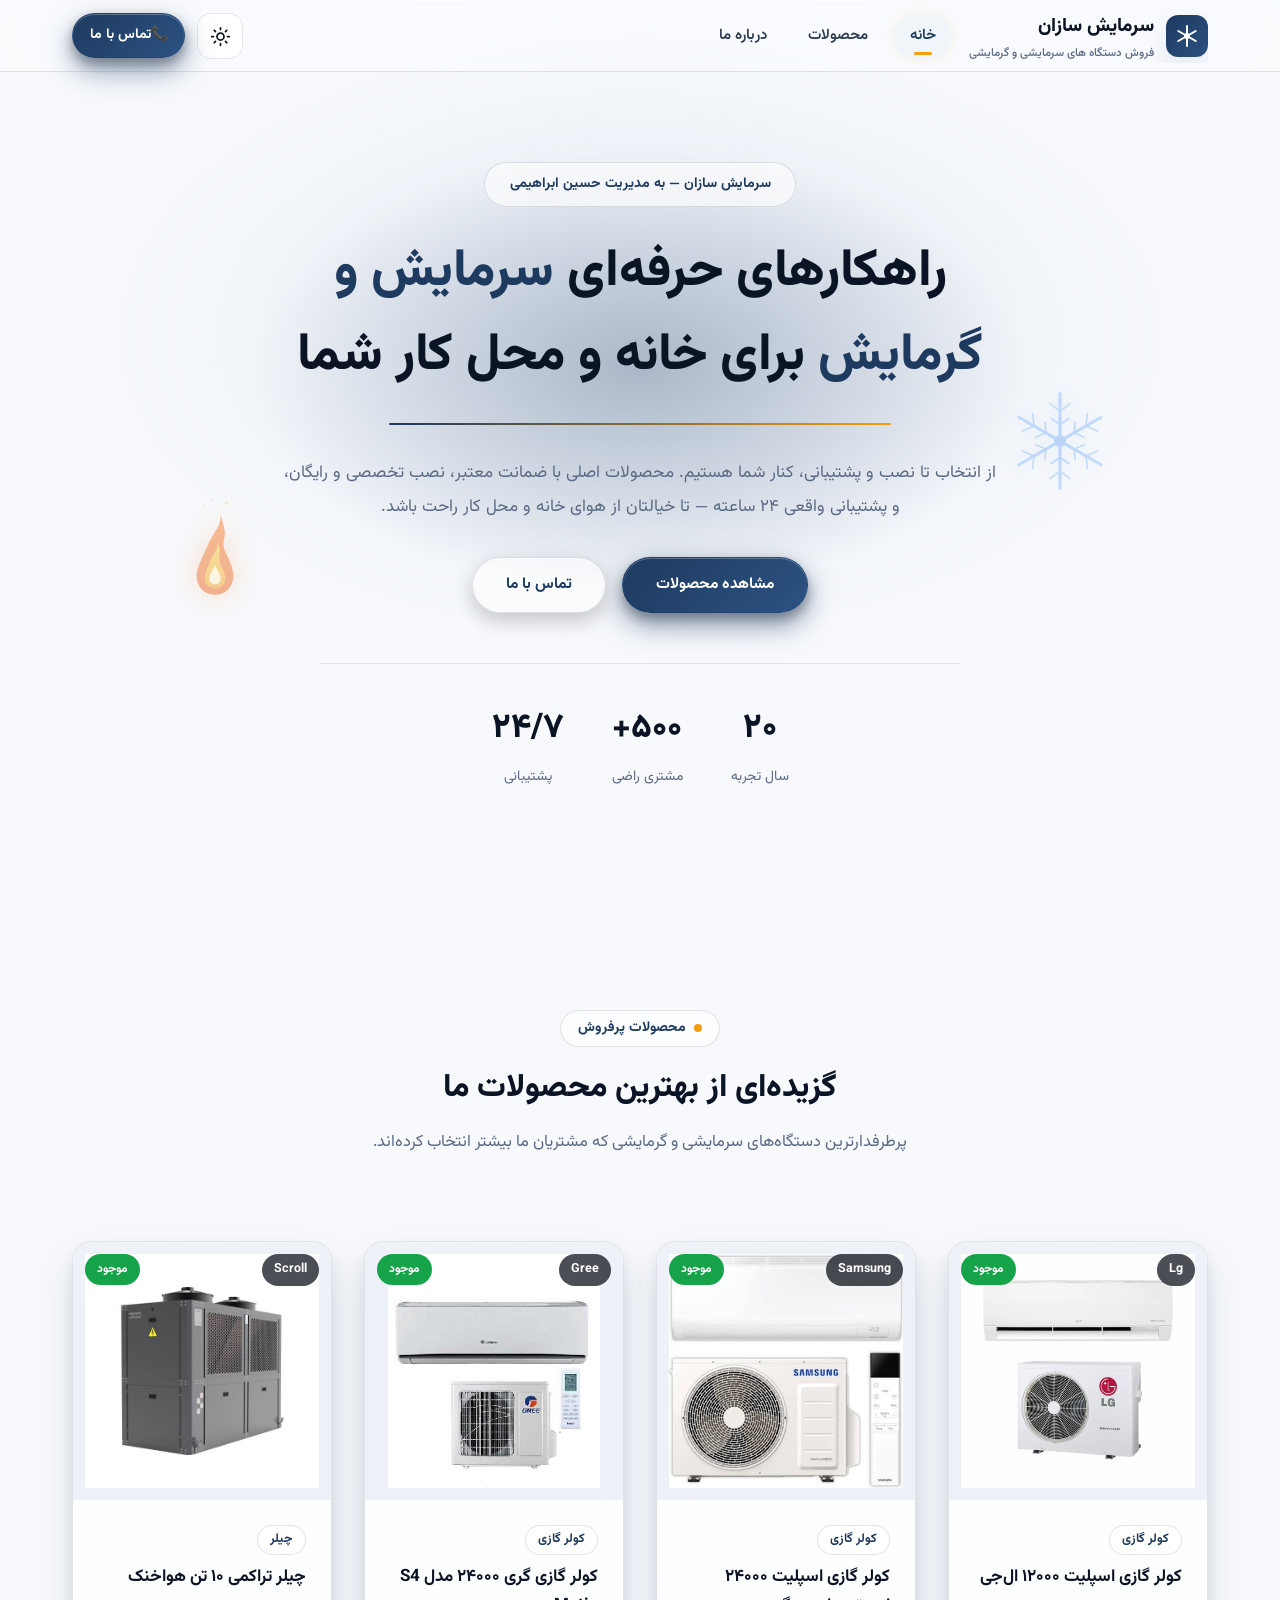
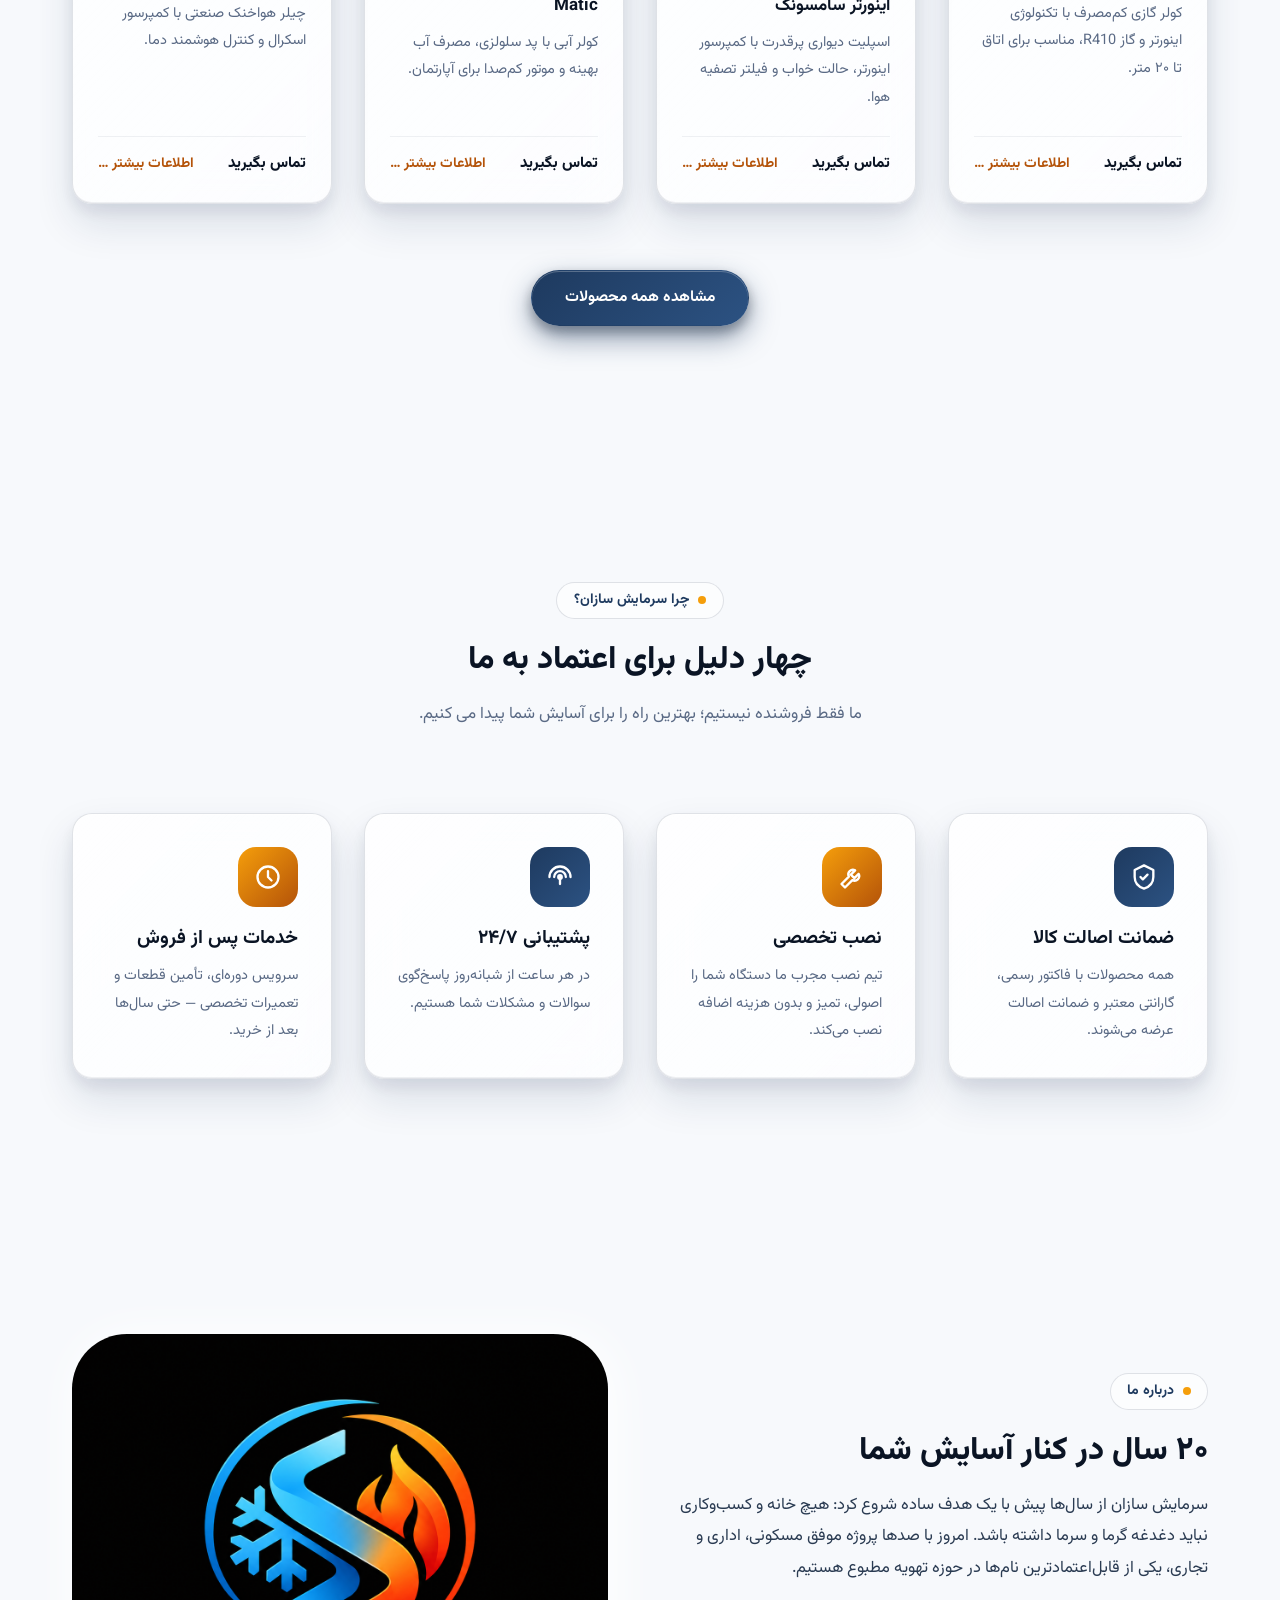
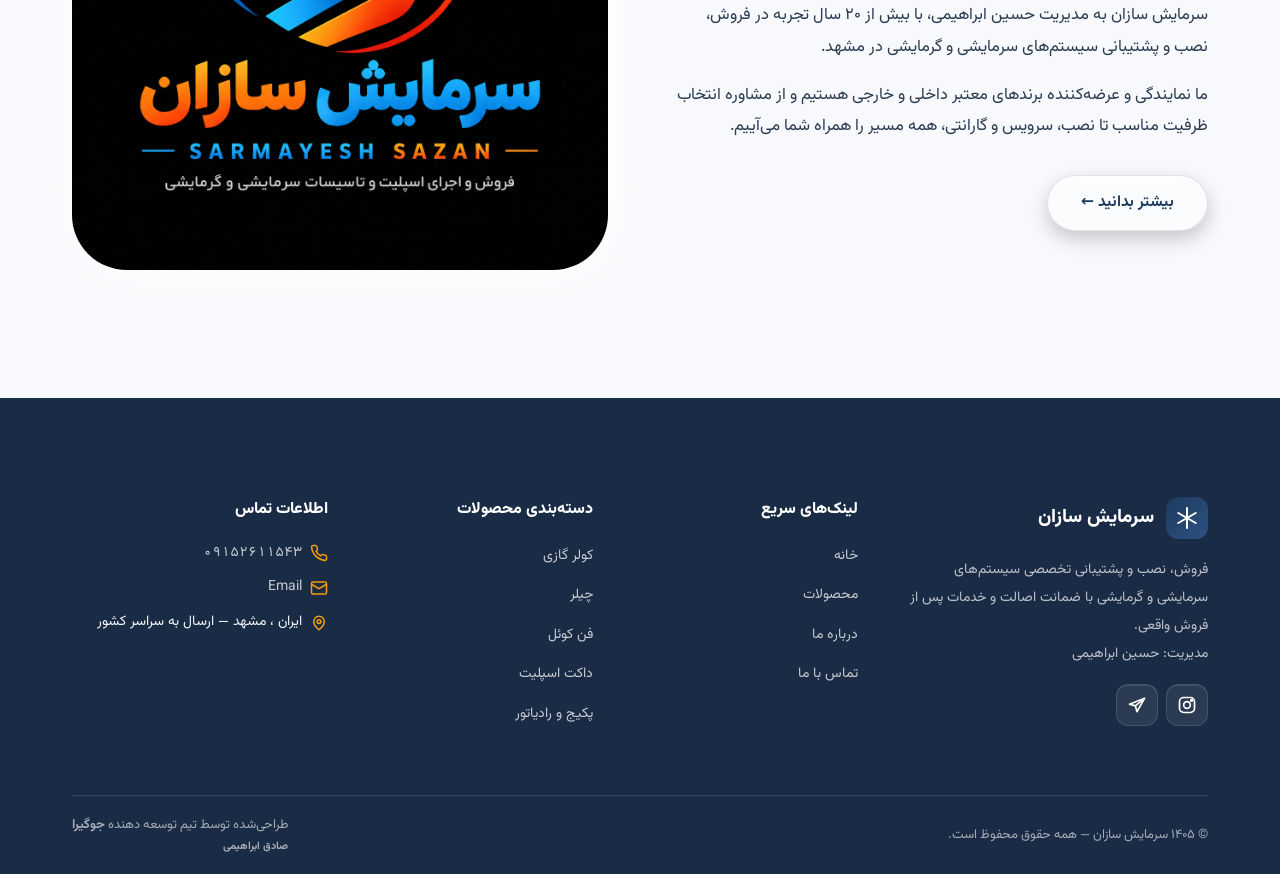
==== index.html @ de9384f1 "Add files via upload" ====
<!DOCTYPE html>
<html lang="fa" dir="rtl" data-theme="light">
<head>
  <meta charset="UTF-8">
  <meta name="viewport" content="width=device-width, initial-scale=1.0">
  <title>سرمایش سازان | حسین ابراهیمی — فروش و نصب کولر گازی، چیلر و فن کوئل در مشهد</title>
  <meta name="description" content="سرمایش سازان به مدیریت حسین ابراهیمی — بیش از ۲۰ سال تجربه در فروش، نصب و پشتیبانی کولر گازی، چیلر، فن کوئل، داکت اسپلیت و پکیج در مشهد. مشاوره رایگان، ضمانت اصالت، نصب تخصصی.">
  <meta name="keywords" content="سرمایش سازان, حسین ابراهیمی, کولر گازی مشهد, چیلر مشهد, فن کوئل, داکت اسپلیت, پکیج شوفاژ, رادیاتور, تهویه مطبوع, نصب کولر گازی">
  <meta name="author" content="حسین ابراهیمی">
  <link rel="canonical" href="https://sarmayeshsazan.ir/index.html">
  <meta property="og:type" content="website">
  <meta property="og:locale" content="fa_IR">
  <meta property="og:title" content="سرمایش سازان | حسین ابراهیمی — فروش و نصب کولر گازی، چیلر و فن کوئل در مشهد">
  <meta property="og:description" content="سرمایش سازان به مدیریت حسین ابراهیمی — بیش از ۲۰ سال تجربه در فروش، نصب و پشتیبانی کولر گازی، چیلر، فن کوئل، داکت اسپلیت و پکیج در مشهد.">
  <meta property="og:url" content="https://sarmayeshsazan.ir/">
  <meta name="theme-color" content="#ffffff" media="(prefers-color-scheme: light)">
  <meta name="theme-color" content="#060a12" media="(prefers-color-scheme: dark)">
  <link rel="icon" type="image/svg+xml" href="./img/favicon.svg">
  <link rel="preconnect" href="https://fonts.googleapis.com">
  <link rel="preconnect" href="https://fonts.gstatic.com" crossorigin>
  <link href="https://fonts.googleapis.com/css2?family=Vazirmatn:wght@400;500;600;700;800&display=swap" rel="stylesheet">
  <script>
    (function(){try{var t=localStorage.getItem('sarmayesh-theme');if(!t){t=window.matchMedia('(prefers-color-scheme: dark)').matches?'dark':'light';}document.documentElement.setAttribute('data-theme',t);}catch(e){}})();
  </script>
  <link rel="stylesheet" href="./css/tokens.css">
  <link rel="stylesheet" href="./css/reset.css">
  <link rel="stylesheet" href="./css/base.css">
  <link rel="stylesheet" href="./css/layout.css">
  <link rel="stylesheet" href="./css/navbar.css">
   <link rel="stylesheet" href="./css/hero.css">
  <link rel="stylesheet" href="./css/buttons.css">
  <link rel="stylesheet" href="./css/cards.css">
  <link rel="stylesheet" href="./css/forms.css">
  <link rel="stylesheet" href="./css/footer.css">
  <link rel="stylesheet" href="./css/theme-toggle.css">
  <link rel="stylesheet" href="./css/motion.css">
  <link rel="stylesheet" href="./css/animations.css">
  <link rel="stylesheet" href="./css/pages.css">
  <link rel="stylesheet" href="./css/hovers.css">
  <link rel="stylesheet" href="./css/liquid-glass.css">
  <link rel="stylesheet" href="./css/print.css">
  <script type="application/ld+json">
  {
    "@context": "https://schema.org",
    "@type": "HVACBusiness",
    "name": "سرمایش سازان",
    "alternateName": "Sarmayesh Sazan",
    "founder": {
      "@type": "Person",
      "name": "حسین ابراهیمی",
      "jobTitle": "مدیر"
    },
    "description": "فروش، نصب و پشتیبانی تخصصی سیستم‌های سرمایشی و گرمایشی — کولر گازی، چیلر، فن کوئل، داکت اسپلیت و پکیج در مشهد.",
    "url": "https://sarmayeshsazan.ir",
    "telephone": "+989152611543",
    "email": "info@sarmayeshsazan.ir",
    "address": {
      "@type": "PostalAddress",
      "addressLocality": "Mashhad",
      "addressRegion": "Razavi Khorasan",
      "addressCountry": "IR"
    },
    "areaServed": { "@type": "City", "name": "Mashhad" },
    "priceRange": "$$",
    "openingHours": "Mo-Sa 09:00-19:00",
    "keywords": "سرمایش سازان, حسین ابراهیمی, کولر گازی مشهد, چیلر, فن کوئل, تهویه مطبوع"
  }
  </script>
</head>
<body>
  <a class="skip-link" href="#main">پرش به محتوای اصلی</a>
  <header class="navbar active" id="navbar">
    <div class="container navbar__inner">
      <a href="./index.html" class="brand" aria-label="سرمایش سازان — صفحه اصلی">
        <span class="brand__icon" aria-hidden="true">
          <svg viewBox="0 0 24 24" fill="none" stroke="currentColor" stroke-width="2" stroke-linecap="round"><line x1="12" y1="2" x2="12" y2="22"/><line x1="3.3" y1="7" x2="20.7" y2="17"/><line x1="20.7" y1="7" x2="3.3" y2="17"/><circle cx="12" cy="12" r="2" fill="currentColor"/></svg>
        </span>
        <span class="brand__text">سرمایش سازان<small>فروش دستگاه های سرمایشی و گرمایشی</small></span>
      </a>
      <nav class="nav-links" id="navLinks" aria-label="ناوبری اصلی">
        <a href="./index.html" class="active" data-spy="home">خانه</a>
        <a href="./products.html" data-spy="products">محصولات</a>
        <a href="./about.html" data-spy="about">درباره ما</a>
        <div class="nav-links__cta">
          <a href="tel:+989152611543" class="btn btn--primary btn--phone">تماس با ما 📞</a>
        </div>
      </nav>
      <div class="navbar__actions">
        <button class="theme-toggle" id="themeToggle" aria-label="تغییر حالت روشن/تیره">
          <svg class="icon-sun" viewBox="0 0 24 24" fill="none" stroke="currentColor" stroke-width="2" stroke-linecap="round"><circle cx="12" cy="12" r="4"/><path d="M12 2v2M12 20v2M4.9 4.9l1.4 1.4M17.7 17.7l1.4 1.4M2 12h2M20 12h2M4.9 19.1l1.4-1.4M17.7 6.3l1.4-1.4"/></svg>
          <svg class="icon-moon" viewBox="0 0 24 24" fill="none" stroke="currentColor" stroke-width="2" stroke-linecap="round" stroke-linejoin="round"><path d="M21 12.8A9 9 0 1 1 11.2 3a7 7 0 0 0 9.8 9.8z"/></svg>
        </button>
        <a href="tel:+989152611543" class="btn btn--primary btn--sm btn--phone navbar__cta">تماس با ما📞</a>
        <button class="nav-toggle" id="navToggle" aria-label="باز کردن منو" aria-expanded="false" aria-controls="navLinks">
          <span></span><span></span><span></span>
        </button>
      </div>
    </div>
  </header>

  <main id="main">
    <section class="hero" id="home">
      <span class="hero__glow" aria-hidden="true"></span>
      <div class="container hero__grid">
        <div class="hero__text">
          <span class="hero__kicker" data-stagger style="--stagger-delay:.05s">سرمایش سازان — به مدیریت حسین ابراهیمی</span>
          <h1 data-stagger style="--stagger-delay:.15s">راهکارهای حرفه‌ای<span class="hl"> سرمایش و گرمایش </span>برای خانه و محل کار شما </h1>
          <span class="hero__rule" aria-hidden="true"></span>
          <br>
          <p class="lead" data-stagger style="--stagger-delay:.25s">از انتخاب تا نصب و پشتیبانی، کنار شما هستیم. محصولات اصلی با ضمانت معتبر، نصب تخصصی و رایگان، و پشتیبانی واقعی ۲۴ ساعته — تا خیالتان از هوای خانه و محل کار راحت باشد.</p>
          <div class="hero__btns" data-stagger style="--stagger-delay:.35s">
            <a href="./products.html" class="btn btn--primary">مشاهده محصولات</a>
            <a href="#contact" class="btn btn--ghost">تماس با ما</a>
          </div>
          <div class="hero__stats" data-stagger style="--stagger-delay:.45s">
            <div class="hero__stat"><b>۲۰<span></span><span></span></b><span>سال تجربه</span></div>
            <div class="hero__stat"><b>۵۰۰+<span></span><span></span></b><span>مشتری راضی</span></div>
            <div class="hero__stat"><b>۲۴/۷</b><span>پشتیبانی</span></div>
          </div>
        </div>
      </div>
      <span class="hero__icon hero__icon--cold" aria-hidden="true">
        <svg viewBox="0 0 96 96" fill="none" stroke-linecap="round">
          <defs>
            <linearGradient id="snowGrad" gradientUnits="userSpaceOnUse" x1="8" y1="8" x2="88" y2="88">
              <stop offset="0" stop-color="#93c5fd"/>
              <stop offset="1" stop-color="#3b82f6"/>
            </linearGradient>
            <g id="snowArm">
              <line x1="48" y1="48" x2="48" y2="10" stroke="url(#snowGrad)" stroke-width="2.5"/>
              <path d="M48 24l-8-6M48 24l8-6" stroke="url(#snowGrad)" stroke-width="1.25"/>
              <path d="M48 35l-7-5M48 35l7-5" stroke="url(#snowGrad)" stroke-width="1.25"/>
            </g>
          </defs>
          <use href="#snowArm"/>
          <use href="#snowArm" transform="rotate(60 48 48)"/>
          <use href="#snowArm" transform="rotate(120 48 48)"/>
          <use href="#snowArm" transform="rotate(180 48 48)"/>
          <use href="#snowArm" transform="rotate(240 48 48)"/>
          <use href="#snowArm" transform="rotate(300 48 48)"/>
          <polygon points="53,48 50.5,52.3 45.5,52.3 43,48 45.5,43.7 50.5,43.7" fill="url(#snowGrad)"/>
        </svg>
      </span>
      <span class="hero__icon hero__icon--warm" aria-hidden="true">
        <svg viewBox="0 0 96 96">
          <defs>
            <linearGradient id="flameOuter" x1="0" y1="0" x2="0" y2="1">
              <stop offset="0" stop-color="#f97316"/>
              <stop offset="1" stop-color="#ea580c"/>
            </linearGradient>
            <linearGradient id="flameInner" x1="0" y1="0" x2="0" y2="1">
              <stop offset="0" stop-color="#fbbf24"/>
              <stop offset="1" stop-color="#f59e0b"/>
            </linearGradient>
          </defs>
          <g fill="#fdba74">
            <circle cx="58" cy="8" r="1.8" opacity="0.5"/>
            <circle cx="46" cy="5" r="1.4" opacity="0.35"/>
            <circle cx="63" cy="4" r="1.1" opacity="0.25"/>
            <circle cx="38" cy="10" r="1.2" opacity="0.3"/>
          </g>
          <path fill="url(#flameOuter)" d="M52 14C56 26 46 34 42 44 36 58 32 64 32 72a16 16 0 0 0 32 0C64 62 58 54 56 48 54 42 58 36 56 30 55 24 53 19 52 14Z"/>
          <path fill="url(#flameInner)" d="M50 40C52 48 46 52 44 58 41 66 39 69 39 74a9 9 0 0 0 18 0C57 68 53 63 52 59 51 55 53 51 52 47 51 44 50 42 50 40Z"/>
          <ellipse cx="48" cy="83" rx="12" ry="3" fill="#ea580c" opacity="0.35"/>
          <path fill="#fef3c7" d="M48 62C50 67 53 70 53 74a5 5 0 0 1-10 0C43 70 46 67 48 62Z"/>
        </svg>
      </span>
    </section>

    <section class="section section--soft" id="featured">
      <div class="container">
        <div class="text-center reveal">
          <span class="section-label">محصولات پرفروش</span>
          <h2 class="section-title">گزیده‌ای از بهترین محصولات ما</h2>
          <p class="section-sub" style="margin-inline:auto">پرطرفدارترین دستگاه‌های سرمایشی و گرمایشی که مشتریان ما بیشتر انتخاب کرده‌اند.</p>
          <br>
        </div>
        <div class="cards cards--4" id="featuredGrid" aria-live="polite">
          <div class="skeleton" aria-hidden="true"><div class="skeleton__media shimmer"></div><div class="skeleton__line shimmer"></div><div class="skeleton__line shimmer" style="width:60%"></div></div>
          <div class="skeleton" aria-hidden="true"><div class="skeleton__media shimmer"></div><div class="skeleton__line shimmer"></div><div class="skeleton__line shimmer" style="width:60%"></div></div>
          <div class="skeleton" aria-hidden="true"><div class="skeleton__media shimmer"></div><div class="skeleton__line shimmer"></div><div class="skeleton__line shimmer" style="width:60%"></div></div>
          <div class="skeleton" aria-hidden="true"><div class="skeleton__media shimmer"></div><div class="skeleton__line shimmer"></div><div class="skeleton__line shimmer" style="width:60%"></div></div>
        </div>
        <div class="text-center reveal" style="margin-top:var(--space-8)">
          <a href="./products.html" class="btn btn--primary">مشاهده همه محصولات</a>
        </div>
      </div>
    </section>

    <section class="section" id="why">
      <div class="container">
        <div class="text-center reveal">
          <span class="section-label">چرا سرمایش سازان؟</span>
          <h2 class="section-title">چهار دلیل برای اعتماد به ما</h2>
          <p class="section-sub" style="margin-inline:auto">ما فقط فروشنده نیستیم؛ بهترین راه را برای آسایش  شما پیدا می کنیم.</p>
          <br>
        </div>
        <div class="cards cards--4">
          <article class="value-card reveal" style="--reveal-delay:0s">
            <div class="value-card__icon" aria-hidden="true"><svg viewBox="0 0 24 24" fill="none" stroke="currentColor" stroke-width="2" stroke-linecap="round" stroke-linejoin="round"><path d="M12 2l8 4v6c0 5-3.5 8.5-8 10-4.5-1.5-8-5-8-10V6z"/><path d="M9 12l2 2 4-4"/></svg></div>
            <h3>ضمانت اصالت کالا</h3><p>همه محصولات با فاکتور رسمی، گارانتی معتبر و ضمانت اصالت عرضه می‌شوند.</p>
          </article>
          <article class="value-card reveal" style="--reveal-delay:.1s">
            <div class="value-card__icon value-card__icon--amber" aria-hidden="true"><svg viewBox="0 0 24 24" fill="none" stroke="currentColor" stroke-width="2" stroke-linecap="round" stroke-linejoin="round"><path d="M14.7 6.3a4 4 0 0 0-5.4 5.4L3 18l3 3 6.3-6.3a4 4 0 0 0 5.4-5.4L14 13l-3-3z"/></svg></div>
            <h3>نصب تخصصی</h3><p>تیم نصب مجرب ما دستگاه شما را اصولی، تمیز و بدون هزینه اضافه نصب می‌کند.</p>
          </article>
          <article class="value-card reveal" style="--reveal-delay:.2s">
            <div class="value-card__icon" aria-hidden="true"><svg viewBox="0 0 24 24" fill="none" stroke="currentColor" stroke-width="2" stroke-linecap="round" stroke-linejoin="round"><path d="M3 12a9 9 0 0 1 18 0"/><path d="M7 12a5 5 0 0 1 10 0"/><circle cx="12" cy="12" r="1.5" fill="currentColor"/><path d="M12 13.5V18"/></svg></div>
            <h3>پشتیبانی ۲۴/۷</h3><p>در هر ساعت از شبانه‌روز پاسخ‌گوی سوالات و مشکلات شما هستیم.</p>
          </article>
          <article class="value-card reveal" style="--reveal-delay:.3s">
            <div class="value-card__icon value-card__icon--amber" aria-hidden="true"><svg viewBox="0 0 24 24" fill="none" stroke="currentColor" stroke-width="2" stroke-linecap="round" stroke-linejoin="round"><circle cx="12" cy="12" r="9"/><path d="M12 7v5l3 3"/></svg></div>
            <h3>خدمات پس از فروش</h3><p>سرویس دوره‌ای، تأمین قطعات و تعمیرات تخصصی — حتی سال‌ها بعد از خرید.</p>
          </article>
        </div>
      </div>
    </section>

    <section class="section section--soft" id="about-snippet">
      <div class="container split">
        <div class="reveal">
          <span class="section-label">درباره ما</span>
          <h2 class="section-title">۲۰ سال در کنار آسایش شما</h2>
          <p>سرمایش سازان از سال‌ها پیش با یک هدف ساده شروع کرد: هیچ خانه و کسب‌وکاری نباید دغدغه گرما و سرما داشته باشد. امروز با صدها پروژه موفق مسکونی، اداری و تجاری، یکی از قابل‌اعتمادترین نام‌ها در حوزه تهویه مطبوع هستیم.</p>
          <p style="margin-top:var(--space-4)">سرمایش سازان به مدیریت حسین ابراهیمی، با بیش از ۲۰ سال تجربه در فروش، نصب و پشتیبانی سیستم‌های سرمایشی و گرمایشی در مشهد.</p>
          <p style="margin-top:var(--space-4)">ما نمایندگی و عرضه‌کننده برندهای معتبر داخلی و خارجی هستیم و از مشاوره انتخاب ظرفیت مناسب تا نصب، سرویس و گارانتی، همه مسیر را همراه شما می‌آییم.</p>
          <div style="margin-top:var(--space-6)"><a href="./about.html" class="btn btn--ghost">بیشتر بدانید ←</a></div>
        </div>
        <div class="reveal" style="--reveal-delay:.15s">
          <img class="aks" src="img/Sarmyesh Sazan HVAC Emblem.png" alt="">
        </div>
      </div>
    </section>  
  </main>

  <footer class="footer">
    <div class="container">
      <div class="footer__grid">
        <div>
          <div class="footer__brand"><span class="brand__icon" aria-hidden="true"><svg viewBox="0 0 24 24" fill="none" stroke="currentColor" stroke-width="2" stroke-linecap="round" width="24" height="24"><line x1="12" y1="2" x2="12" y2="22"/><line x1="3.3" y1="7" x2="20.7" y2="17"/><line x1="20.7" y1="7" x2="3.3" y2="17"/></svg></span>سرمایش سازان</div>
          <p>فروش، نصب و پشتیبانی تخصصی سیستم‌های سرمایشی و گرمایشی با ضمانت اصالت و خدمات پس از فروش واقعی.<br>مدیریت: حسین ابراهیمی</p>
          <div class="socials">
            <a href="https://instagram.com/XXXXXXXX" target="_blank" rel="noopener" aria-label="اینستاگرام"><svg viewBox="0 0 24 24" fill="none" stroke="currentColor" stroke-width="2"><rect x="3" y="3" width="18" height="18" rx="5"/><circle cx="12" cy="12" r="4"/><circle cx="17.5" cy="6.5" r="1" fill="currentColor"/></svg></a>
            <a href="https://t.me/XXXXXXXX" target="_blank" rel="noopener" aria-label="تلگرام"><svg viewBox="0 0 24 24" fill="none" stroke="currentColor" stroke-width="2" stroke-linejoin="round"><path d="M21 4L3 11l7 2 2 7z"/><path d="M21 4L10 13"/></svg></a>          </div>
        </div>
        <div>
          <h4>لینک‌های سریع</h4>
          <ul><li><a href="./index.html">خانه</a></li><li><a href="./products.html">محصولات</a></li><li><a href="./about.html">درباره ما</a></li><li><a href="#contact">تماس با ما</a></li></ul>
        </div>
        <div>
          <h4>دسته‌بندی محصولات</h4>
          <ul><li><a href="./products.html?cat=split-ac">کولر گازی</a></li><li><a href="./products.html?cat=chiller">چیلر</a></li><li><a href="./products.html?cat=fan-coil">فن کوئل</a></li><li><a href="./products.html?cat=duct-split">داکت اسپلیت</a></li><li><a href="./products.html?cat=package">پکیج و رادیاتور</a></li></ul>
        </div>
        <div>
          <h4>اطلاعات تماس</h4>
          <ul class="contact-list">
            <li><svg viewBox="0 0 24 24" fill="none" stroke="currentColor" stroke-width="2"><path d="M22 16.9v3a2 2 0 0 1-2.2 2A19.8 19.8 0 0 1 2.1 4.2 2 2 0 0 1 4.1 2h3a2 2 0 0 1 2 1.7c.13.96.36 1.9.7 2.8a2 2 0 0 1-.45 2.1L8.1 9.9a16 16 0 0 0 6 6l1.3-1.25a2 2 0 0 1 2.1-.45c.9.34 1.84.57 2.8.7a2 2 0 0 1 1.7 2z"/></svg><a href="tel:+989152611543" class="btn--phone">۰۹۱۵۲۶۱۱۵۴۳</a></li>
            <li><svg viewBox="0 0 24 24" fill="none" stroke="currentColor" stroke-width="2"><rect x="2" y="4" width="20" height="16" rx="2"/><path d="M2 7l10 6 10-6"/></svg><a href="mailto:hoseinebrahimi160@gmail.com">Email</a></li>
            <li><svg viewBox="0 0 24 24" fill="none" stroke="currentColor" stroke-width="2"><path d="M12 21s7-5.5 7-11a7 7 0 1 0-14 0c0 5.5 7 11 7 11z"/><circle cx="12" cy="10" r="2.5"/></svg><span>ایران ، مشهد — ارسال به سراسر کشور</span></li>
          </ul>
        </div>
      </div>
      <div class="footer__bottom"><span>© ۱۴۰۵ سرمایش سازان — همه حقوق محفوظ است.</span><span>طراحی‌شده توسط تیم توسعه دهنده <b>جوگیرا</b><h5>صادق ابراهیمی</h5></span></div>
    </div>
  </footer>

  <button class="backtop" id="backtop" aria-label="بازگشت به بالا"><svg viewBox="0 0 24 24" fill="none" stroke="currentColor" stroke-width="2.5" stroke-linecap="round" stroke-linejoin="round"><path d="M12 19V5M5 12l7-7 7 7"/></svg></button>
  <script type="module" src="./js/main.js"></script>
</body>
</html>
---- css/tokens.css ----
:root {
  --space-1: 0.25rem;
  --space-2: 0.5rem;
  --space-3: 0.75rem;
  --space-4: 1rem;
  --space-5: 1.5rem;
  --space-6: 2rem;
  --space-7: 3rem;
  --space-8: 4rem;
  --space-9: 6rem;
  --space-10: 8rem;

  --section-pad: clamp(72px, 10vw, 128px);
  --section-title-gap: clamp(32px, 4vw, 56px);
  --card-gap: clamp(20px, 3vw, 32px);
  --grid-gap: 24px;
  --hero-top-space: clamp(80px, 12vw, 160px);

  --primary-50: #f0f5fa;
  --primary-100: #d9e6f2;
  --primary-300: #6b96c4;
  --primary-500: #1e3a5f;
  --primary-700: #0f2942;
  --primary-gradient: linear-gradient(135deg, #1e3a5f 0%, #2c5282 100%);
  --primary-gradient-soft: linear-gradient(135deg, rgba(30,58,95,0.08) 0%, rgba(44,82,130,0.08) 100%);

  --accent-500: #f59e0b;
  --accent-700: #b45309;
  --accent-soft: rgba(245, 158, 11, 0.12);

  --bg: #f7f9fc;
  --bg-soft: #f5f7fb;
  --surface: #ffffff;
  --surface-2: #eef2f8;

  --surface-3: #e2e8f0;
  --text: #0a1424;
  --body: #2a3b52;
  --muted: #5a6a85;
  --faint: #94a3b8;
  --border: rgba(15, 30, 60, 0.10);
  --border-soft: rgba(15, 30, 60, 0.06);
  --border-strong: rgba(15, 30, 60, 0.16);

  --success: #16a34a;
  --danger: #dc2626;
  --warning: #f59e0b;

  --shadow-sm: 0 1px 3px rgba(20, 40, 80, 0.07);
  --shadow-md: 0 10px 30px rgba(20, 40, 80, 0.10);
  --shadow-lg: 0 24px 60px rgba(20, 40, 80, 0.14);

  --glass-bg: rgba(247, 249, 252, 0.8);
  --glass-bg-scrolled: rgba(247, 249, 252, 0.92);

  --radius-sm: 8px;
  --radius-md: 14px;
  --radius-lg: 20px;
  --radius-xl: 28px;
  --radius-full: 999px;

  --font-main: "Vazirmatn", "IRANSans", "Segoe UI", Tahoma, system-ui, sans-serif;
  --fs-base: 16.5px;
  --lh-base: 1.9;
  --h1-size: clamp(30px, 5vw, 52px);
  --h2-size: clamp(22px, 3.2vw, 32px);
  --h3-size: 19px;

  --container-max: 1200px;
  --container-pad: clamp(20px, 4vw, 32px);
  --nav-height: 72px;

  --ease-out: cubic-bezier(0.22, 1, 0.36, 1);
  --dur-fast: 0.2s;
  --dur-base: 0.3s;
  --dur-slow: 0.6s;

  /* Liquid glass layer (tints only — no theme color changes) */
  --glass-tint: rgba(255, 255, 255, 0.55);
  --glass-tint-soft: rgba(255, 255, 255, 0.30);
  --glass-sheen: linear-gradient(135deg, rgba(255, 255, 255, 0.65) 0%, rgba(255, 255, 255, 0.30) 100%);
  --glass-line: rgba(15, 30, 60, 0.12);
  --glass-line-bright: rgba(15, 30, 60, 0.22);
  --glass-hi-line: rgba(255, 255, 255, 0.55);
  --glass-blur: blur(24px) saturate(160%);
  --glass-blur-hover: blur(28px) saturate(180%);
  --glass-shadow: inset 0 1px 0 rgba(255, 255, 255, 0.60), inset 0 -1px 0 rgba(15, 30, 60, 0.06), 0 20px 40px rgba(20, 40, 80, 0.12), 0 8px 16px rgba(20, 40, 80, 0.08);
  --glass-shadow-hover: inset 0 1px 0 rgba(255, 255, 255, 0.65), inset 0 -1px 0 rgba(15, 30, 60, 0.06), 0 28px 56px rgba(20, 40, 80, 0.18), 0 12px 24px rgba(20, 40, 80, 0.12);
}

[data-theme="dark"] {
  --bg: #060a12;
  --bg-soft: #0a1220;
  --surface: #0f1a2e;
  --surface-2: #16233b;
  --surface-3: #1e2d48;
  --text: #f1f5f9;
  --body: #cbd5e1;
  --muted: #94a3b8;
  --faint: #64748b;
  --border: rgba(148, 163, 184, 0.12);
  --border-soft: rgba(148, 163, 184, 0.08);
  --border-strong: rgba(148, 163, 184, 0.2);

  --primary-500: #3b82f6;
  --primary-700: #2563eb;
  --primary-300: #93c5fd;
  --primary-50: #0f1a2e;
  --primary-100: #16233b;
  --primary-gradient: linear-gradient(135deg, #1e3a5f 0%, #3b82f6 100%);

  --accent-500: #fbbf24;
  --accent-700: #f59e0b;
  --accent-soft: rgba(251, 191, 36, 0.12);

  --shadow-sm: 0 1px 3px rgba(0, 0, 0, 0.4);
  --shadow-md: 0 10px 30px rgba(0, 0, 0, 0.5);
  --shadow-lg: 0 24px 60px rgba(0, 0, 0, 0.6);

  --glass-bg: rgba(10, 18, 32, 0.75);
  --glass-bg-scrolled: rgba(10, 18, 32, 0.92);

  /* Liquid glass layer (dark — deep glass) */
  --glass-tint: rgba(20, 30, 50, 0.55);
  --glass-tint-soft: rgba(20, 30, 50, 0.35);
  --glass-sheen: linear-gradient(135deg, rgba(255, 255, 255, 0.08) 0%, rgba(255, 255, 255, 0.02) 100%);
  --glass-line: rgba(255, 255, 255, 0.14);
  --glass-line-bright: rgba(255, 255, 255, 0.22);
  --glass-hi-line: rgba(255, 255, 255, 0.35);
  --glass-blur: blur(28px) saturate(180%);
  --glass-blur-hover: blur(32px) saturate(180%);
  --glass-shadow: inset 0 1px 0 rgba(255, 255, 255, 0.10), inset 0 -1px 0 rgba(0, 0, 0, 0.20), 0 20px 40px rgba(0, 0, 0, 0.35), 0 8px 16px rgba(0, 0, 0, 0.20);
  --glass-shadow-hover: inset 0 1px 0 rgba(255, 255, 255, 0.12), inset 0 -1px 0 rgba(0, 0, 0, 0.20), 0 28px 56px rgba(0, 0, 0, 0.45), 0 12px 24px rgba(0, 0, 0, 0.28);
}

@media (max-width: 1024px) {
  :root {
    --section-pad: clamp(56px, 8vw, 96px);
  }
}

@media (max-width: 640px) {
  :root {
    --section-pad: clamp(48px, 10vw, 72px);
    --nav-height: 64px;
  }
}
---- css/base.css ----
html {
  font-size: var(--fs-base);
  background-color: var(--bg);
  color-scheme: light dark;
  overflow-x: clip;
}

body {
  font-family: var(--font-main);
  font-size: var(--fs-base);
  line-height: var(--lh-base);
  color: var(--body);
  background-color: var(--bg);
  transition: background-color var(--dur-base) ease, color var(--dur-base) ease;
  overflow-x: clip;
  overflow-x: hidden;
  max-width: 100vw;
}

h1, h2, h3, h4 {
  color: var(--text);
  line-height: 1.6;
  font-weight: 800;
}

h1 { font-size: var(--h1-size); font-weight: 800; }
h2 { font-size: var(--h2-size); font-weight: 800; }
h3 { font-size: var(--h3-size); font-weight: 700; }

p { margin-bottom: var(--space-4); }
p:last-child { margin-bottom: 0; }

.lead {
  font-size: 17px;
  color: var(--muted);
  max-width: 62ch;
  line-height: 2;
}

a {
  text-decoration: none;
  transition: color var(--dur-fast) ease;
}

::selection {
  background: var(--primary-500);
  color: #fff;
}

.skip-link {
  position: absolute;
  top: -100px;
  right: var(--space-4);
  z-index: 2000;
  background: var(--primary-500);
  color: #fff;
  padding: var(--space-2) var(--space-4);
  border-radius: var(--radius-md);
  font-weight: 700;
  transition: top var(--dur-fast) ease;
}
.skip-link:focus { top: var(--space-3); color: #fff; }

:focus-visible {
  outline: 3px solid var(--accent-500);
  outline-offset: 3px;
  border-radius: 4px;
}

.section-label {
  display: inline-flex;
  align-items: center;
  gap: var(--space-2);
  font-size: 14px;
  font-weight: 700;
  color: var(--primary-500);
  background: var(--primary-50);
  border: 1px solid var(--border);
  padding: var(--space-1) var(--space-4);
  border-radius: var(--radius-full);
  margin-bottom: var(--space-4);
}
[data-theme="dark"] .section-label { background: var(--surface-2); }

.section-label::before {
  content: "";
  width: 8px;
  height: 8px;
  border-radius: 50%;
  background: var(--accent-500);
  flex-shrink: 0;
}

.section-title { margin-bottom: var(--space-3); }
.section-sub {
  color: var(--muted);
  max-width: 62ch;
  margin-bottom: var(--section-title-gap);
}

.text-center { text-align: center; }
.text-center .section-sub { margin-inline: auto; }
---- css/layout.css ----
.container {
  width: 100%;
  max-width: var(--container-max);
  margin-inline: auto;
  padding-inline: var(--container-pad);
  min-width: 0;
  overflow-x: clip;
}

.section {
  padding-block: var(--section-pad);
  overflow-x: clip;
}

.section--soft { background: var(--bg); }
.section--tight { padding-block: clamp(40px, 6vw, 72px); }

.split {
  display: grid;
  grid-template-columns: 1fr 1fr;
  gap: clamp(32px, 5vw, 72px);
  align-items: center;
}
@media (max-width: 900px) {
  .split { grid-template-columns: 1fr; }
}

.grid { display: grid; gap: var(--grid-gap); }
.grid--2 { grid-template-columns: repeat(2, 1fr); }
.grid--3 { grid-template-columns: repeat(3, 1fr); }
.grid--4 { grid-template-columns: repeat(4, 1fr); }

@media (max-width: 1024px) {
  .grid--4 { grid-template-columns: repeat(2, 1fr); }
  .grid--3 { grid-template-columns: repeat(2, 1fr); }
}
@media (max-width: 640px) {
  .grid--2, .grid--3, .grid--4 { grid-template-columns: 1fr; }
}

.stack > * + * { margin-top: var(--space-4); }
.stack-lg > * + * { margin-top: var(--space-6); }

main { display: block; overflow-x: clip; }

.navbar .container { overflow: visible; }
---- css/navbar.css ----
.navbar {
  position: fixed;
  inset-inline: 0;
  top: 0;
  z-index: 1000;
  height: var(--nav-height);
  background: var(--glass-bg);
  backdrop-filter: blur(16px);
  -webkit-backdrop-filter: blur(16px);
  border-bottom: 1px solid transparent;
  transition: background-color var(--dur-base) ease, box-shadow var(--dur-base) ease, border-color var(--dur-base) ease;
}
.navbar.scrolled {
  background: var(--glass-bg-scrolled);
  border-bottom-color: var(--border);
  box-shadow: var(--shadow-md);
}

.navbar__inner {
  height: var(--nav-height);
  display: flex;
  align-items: center;
  justify-content: space-between;
  gap: var(--space-4);
  min-width: 0;
}

.brand {
  display: flex;
  align-items: center;
  gap: var(--space-3);
  font-weight: 800;
  font-size: 19px;
  color: var(--text);
  white-space: nowrap;
  min-width: 0;
  overflow: hidden;
  flex-shrink: 1;
}
.brand__icon {
  width: 42px;
  height: 42px;
  border-radius: 12px;
  background: var(--primary-gradient);
  display: grid;
  place-items: center;
  color: #fff;
  flex-shrink: 0;
  box-shadow: var(--shadow-md);
}
.brand__icon svg { width: 24px; height: 24px; }
.brand__text {
  min-width: 0;
  overflow: hidden;
  text-overflow: ellipsis;
}
.brand small {
  display: block;
  font-size: 11.5px;
  font-weight: 500;
  color: var(--muted);
  line-height: 1.5;
}

.nav-links { display: flex; align-items: center; gap: var(--space-2); }
.nav-links a {
  position: relative;
  padding: var(--space-2) var(--space-4);
  font-weight: 600;
  font-size: 15px;
  color: var(--body);
  border-radius: var(--radius-full);
  transition: color var(--dur-fast) ease, background var(--dur-fast) ease;
}
.nav-links a:hover { color: var(--primary-500); background: var(--primary-50); }
.nav-links a.active { color: var(--primary-500); background: var(--primary-50); }
.nav-links a.active::after {
  content: "";
  position: absolute;
  bottom: 4px;
  right: 50%;
  transform: translateX(50%);
  width: 18px;
  height: 3px;
  border-radius: 99px;
  background: var(--accent-500);
}

.navbar__actions { display: flex; align-items: center; gap: var(--space-3); flex-shrink: 0; margin-inline-start: auto; }

.nav-toggle {
  display: none;
  width: 44px;
  height: 44px;
  border-radius: 12px;
  border: 1px solid var(--border);
  background: var(--surface);
  place-items: center;
  flex-direction: column;
  gap: 5px;
}
.nav-toggle span {
  display: block;
  width: 20px;
  height: 2.5px;
  border-radius: 99px;
  background: var(--text);
  transition: transform var(--dur-base) var(--ease-out), opacity var(--dur-fast) ease;
}
.nav-toggle[aria-expanded="true"] span:nth-child(1) { transform: translateY(7.5px) rotate(45deg); }
.nav-toggle[aria-expanded="true"] span:nth-child(2) { opacity: 0; }
.nav-toggle[aria-expanded="true"] span:nth-child(3) { transform: translateY(-7.5px) rotate(-45deg); }

@media (max-width: 900px) {
  .navbar__inner { gap: 12px; }
  .brand { font-size: 17px; gap: 10px; }
  .brand__icon { width: 38px; height: 38px; border-radius: 11px; }
  .brand__icon svg { width: 21px; height: 21px; }
  .brand small { font-size: 11px; }
  .navbar__actions { gap: 10px; }
  .nav-links {
    position: fixed;
    top: calc(var(--nav-height) + 8px);
    inset-inline: 16px;
    flex-direction: column;
    align-items: stretch;
    background: var(--surface);
    border: 1px solid var(--border);
    border-radius: var(--radius-lg);
    box-shadow: var(--shadow-lg);
    padding: var(--space-4);
    padding-bottom: calc(var(--space-4) + env(safe-area-inset-bottom, 0px));
    padding-inline-start: calc(var(--space-4) + env(safe-area-inset-right, 0px));
    padding-inline-end: calc(var(--space-4) + env(safe-area-inset-left, 0px));
    gap: var(--space-1);
    opacity: 0;
    transform: translateY(-12px);
    pointer-events: none;
    transition: opacity var(--dur-base) var(--ease-out), transform var(--dur-base) var(--ease-out);
    max-height: calc(100dvh - var(--nav-height) - 24px);
    max-height: calc(100vh - var(--nav-height) - 24px);
    overflow-y: auto;
    overscroll-behavior: contain;
    -webkit-overflow-scrolling: touch;
  }
  .nav-links.open { opacity: 1; transform: none; pointer-events: auto; }
  .nav-links a { padding: var(--space-3) var(--space-4); font-size: 16px; }
  .nav-links__cta {
    display: flex;
    width: 100%;
    margin-top: var(--space-3);
    padding-top: var(--space-3);
    border-top: 1px solid var(--border-soft);
  }
  .nav-links__cta .btn { width: 100%; }
  .nav-toggle { display: grid; flex-shrink: 0; }
  .theme-toggle { flex-shrink: 0; }
  .navbar__cta { display: none; }
}

.nav-links__cta { display: none; }

@media (max-width: 767px) {
  .navbar__inner { overflow: hidden; }
  .brand { flex-shrink: 1; min-width: 0; }
  .brand__text {
    font-size: 13px;
    max-width: 32vw;
    overflow: hidden;
    text-overflow: ellipsis;
    white-space: nowrap;
  }
  .brand small { display: none; }
}

@media (max-width: 480px) {
  .navbar__inner { gap: 8px; overflow: hidden; }
  .brand { font-size: 15.5px; gap: 8px; }
  .brand__text { display: none; }
  .brand__icon { width: 34px; height: 34px; border-radius: 10px; }
  .brand__icon svg { width: 19px; height: 19px; }
  .navbar__actions { gap: 8px; }
  .theme-toggle { width: 42px; height: 42px; border-radius: 12px; }
  .nav-toggle { width: 42px; height: 42px; border-radius: 12px; }
  .nav-links { inset-inline: 12px; }
}

@media (max-width: 360px) {
  .brand { font-size: 14.5px; }
  .brand__icon { width: 32px; height: 32px; }
  .brand__icon svg { width: 18px; height: 18px; }
  .theme-toggle, .nav-toggle { width: 40px; height: 40px; }
}

@media (prefers-reduced-motion: reduce) {
  .nav-links { transition: none; }
}
---- css/hero.css ----
.hero {
  padding-top: calc(var(--nav-height) + clamp(48px, 7vw, 110px));
  padding-bottom: clamp(56px, 7vw, 96px);
  position: relative;
  background-color: var(--bg);
}

.hero__grid {
  display: block;
  max-width: 900px;
  margin-inline: auto;
  text-align: center;
}

.hero__text {
  max-width: 900px;
  margin-inline: auto;
  text-align: center;
}

.hero__kicker {
  display: inline-flex;
  align-items: center;
  gap: var(--space-2);
  font-size: 14px;
  font-weight: 700;
  color: var(--primary-500);
  background: var(--primary-50);
  border: 1px solid var(--border);
  padding: var(--space-2) var(--space-5);
  border-radius: var(--radius-full);
  margin-bottom: var(--space-5);
}

[data-theme="dark"] .hero__kicker { background: var(--surface-2); }

.hero h1 {
  margin-bottom: var(--space-5);
  text-wrap: balance;
}
.hero h1 .hl {
  color: var(--primary-500);
}
[data-theme="dark"] .hero h1 .hl { color: var(--primary-300); }

.hero .lead {
  max-width: 720px;
  margin-inline: auto;
  margin-bottom: var(--space-6);
}

.hero__btns {
  display: flex;
  gap: var(--space-4);
  justify-content: center;
  align-items: center;
  flex-wrap: wrap;
  margin-bottom: var(--space-7);
}

@media (max-width: 380px) {
  .hero__btns { gap: var(--space-3); }
  .hero__btns .btn { flex: 1 1 auto; white-space: normal; text-align: center; }
}

.hero__stats {
  display: flex;
  gap: clamp(24px, 4vw, 48px);
  justify-content: center;
  align-items: flex-start;
  flex-wrap: wrap;
  padding-top: var(--space-6);
  border-top: 1px solid var(--border);
  max-width: 640px;
  margin-inline: auto;
}
.hero__stat b { display: block; font-size: clamp(24px, 3vw, 34px); font-weight: 800; color: var(--text); }
.hero__stat span { font-size: 14px; color: var(--muted); }

.page-hero {
  padding-top: calc(var(--nav-height) + clamp(48px, 7vw, 96px));
  padding-bottom: clamp(40px, 6vw, 72px);
  background: var(--bg);
  border-bottom: 1px solid transparent;
  text-align: center;
}
.page-hero h1 { margin-bottom: var(--space-4); }
.page-hero .lead { margin-inline: auto; }
.breadcrumb {
  display: inline-flex;
  align-items: center;
  gap: var(--space-2);
  font-size: 14px;
  color: var(--muted);
  margin-bottom: var(--space-4);
  background: var(--surface);
  border: 1px solid var(--border);
  padding: var(--space-1) var(--space-4);
  border-radius: var(--radius-full);
}
.breadcrumb a:hover { color: var(--primary-500); }
.breadcrumb .sep { color: var(--faint); }


.aks{
  border-radius: 55px;
  box-shadow: white 5px 2px 50px 1px;

}

.hero__icon {
  position: absolute;
  z-index: 0;
  pointer-events: none;
}
.hero__icon svg {
  display: block;
  width: 100%;
  height: auto;
}

.hero__icon--cold {
  right: clamp(60px, 14vw, 160px);
  top: 50%;
  width: clamp(72px, 11vw, 120px);
  margin-top: calc(clamp(72px, 11vw, 120px) / -2);
  opacity: 0.55;
}
.hero__icon--cold svg {
  filter: drop-shadow(0 0 14px rgba(147, 197, 253, 0.55));
  animation: hero-spin-cw 28s linear infinite;
}
.hero__icon--warm {
  left: clamp(60px, 14vw, 160px);
  top: 56%;
  width: clamp(64px, 10vw, 110px);
  opacity: 0.6;
  animation: hero-wobble 4s ease-in-out infinite;
}
.hero__icon--warm svg {
  filter: drop-shadow(0 0 14px rgba(251, 146, 60, 0.6));
  animation: hero-spin-ccw 32s linear infinite;
}

.hero__glow {
  position: absolute;
  left: 50%;
  top: 42%;
  width: 60%;
  height: 50%;
  translate: -50% -50%;
  z-index: 0;
  pointer-events: none;
  background: radial-gradient(closest-side, color-mix(in srgb, var(--primary-500) 28%, transparent), transparent);
  animation: hero-breathe 6s ease-in-out infinite;
}

.hero__rule {
  display: block;
  width: 60%;
  max-width: 60%;
  height: 2px;
  margin: 24px auto 0;
  border-radius: 999px;
  background: linear-gradient(90deg, var(--primary-500), var(--accent-500));
  animation: hero-rule-grow 0.8s ease-out 0.45s backwards;
}

@media (max-width: 767px) {
  .hero__icon--cold {
    top: 84px;
    right: 16px;
    width: clamp(48px, 12vw, 72px);
    margin-top: 0;
    opacity: 0.5;
  }
  .hero__icon--cold svg {
    filter: drop-shadow(0 0 8px rgba(147, 197, 253, 0.45));
  }
  .hero__icon--warm {
    top: 84px;
    left: 16px;
    width: clamp(44px, 11vw, 68px);
    opacity: 0.5;
  }
}

[data-theme="light"] .hero__icon--cold { opacity: 0.4; }
[data-theme="light"] .hero__icon--cold svg { filter: drop-shadow(0 0 8px rgba(147, 197, 253, 0.35)); }
[data-theme="light"] .hero__icon--warm { opacity: 0.45; }

@media (prefers-reduced-motion: reduce) {
  .hero__icon,
  .hero__icon svg { animation: none; }
  .hero__glow { animation: none; opacity: 0.2; }
  .hero__rule { animation: none; width: 60%; }
}
---- css/buttons.css ----
.btn {
  position: relative;
  display: inline-flex;
  align-items: center;
  justify-content: center;
  gap: var(--space-2);
  padding: var(--space-3) var(--space-6);
  border-radius: var(--radius-full);
  font-weight: 700;
  font-size: 15.5px;
  border: 1.5px solid transparent;
  overflow: hidden;
  white-space: nowrap;
  transition: transform 0.25s ease, box-shadow 0.25s ease, background 0.25s ease, color 0.25s ease, border-color 0.25s ease;
  will-change: transform;
}
.btn:hover { transform: translateY(-2px); }
.btn:active { transform: scale(0.98); }

.btn::after {
  content: "";
  position: absolute;
  top: 0;
  bottom: 0;
  width: 60px;
  background: linear-gradient(105deg, transparent, rgba(255,255,255,0.45), transparent);
  right: -80px;
  transform: skewX(-20deg);
  transition: right 0.6s ease;
  pointer-events: none;
}
.btn:hover::after { right: calc(100% + 80px); }

.btn--primary {
  background: var(--primary-gradient);
  color: #fff;
  box-shadow: var(--shadow-md);
}
.btn--primary:hover { box-shadow: var(--shadow-lg), 0 0 24px color-mix(in srgb, var(--accent-500) 35%, transparent); }

.btn--ghost {
  background: var(--surface);
  color: var(--primary-500);
  border-color: var(--border-strong);
}
[data-theme="dark"] .btn--ghost { color: var(--text); }
.btn--ghost:hover { border-color: var(--primary-500); box-shadow: var(--shadow-md), 0 0 18px color-mix(in srgb, var(--primary-500) 25%, transparent); }

.btn--light {
  background: #fff;
  color: var(--primary-700);
}
.btn--light:hover { box-shadow: 0 12px 30px rgba(0,0,0,0.25), 0 0 18px rgba(255,255,255,0.35); }

.btn--outline-light {
  border-color: rgba(255,255,255,0.5);
  color: #fff;
}
.btn--outline-light:hover { background: rgba(255,255,255,0.14); box-shadow: 0 0 18px rgba(255,255,255,0.25); }

.btn--sm { padding: var(--space-2) var(--space-4); font-size: 14px; }
.btn--phone { direction: ltr; font-variant-numeric: tabular-nums; }

.backtop {
  position: fixed;
  bottom: 28px;
  left: 28px;
  width: 52px;
  height: 52px;
  border-radius: 16px;
  background: var(--primary-gradient);
  color: #fff;
  display: grid;
  place-items: center;
  box-shadow: var(--shadow-lg);
  opacity: 0;
  transform: translateY(16px);
  pointer-events: none;
  transition: opacity 0.25s ease, transform 0.25s ease, box-shadow 0.25s ease;
  z-index: 900;
}
.backtop.show { opacity: 1; transform: none; pointer-events: auto; }
.backtop.show:hover { transform: translateY(-2px); box-shadow: var(--shadow-lg), 0 0 20px color-mix(in srgb, var(--accent-500) 35%, transparent); }
.backtop.show:active { transform: scale(0.98); }
.backtop svg { width: 22px; height: 22px; }

@media (hover: none), (pointer: coarse) {
  .btn:hover, .backtop.show:hover { transform: none; box-shadow: var(--shadow-md); }
  .btn::after { display: none; }
  .btn:active, .backtop.show:active { transform: scale(0.98); }
}

@media (prefers-reduced-motion: reduce) {
  .btn, .backtop { transition: none; }
  .btn:hover, .backtop.show:hover { transform: none; }
  .btn::after { display: none; }
  .btn:active, .backtop.show:active { transform: none; }
}
---- css/cards.css ----
.cards {
  display: grid;
  gap: var(--card-gap);
  grid-auto-rows: 1fr;
  align-items: stretch;
}
.cards--4 { grid-template-columns: repeat(4, 1fr); }
.cards--3 { grid-template-columns: repeat(3, 1fr); }

@media (max-width: 1024px) {
  .cards--4 { grid-template-columns: repeat(2, 1fr); }
  .cards--3 { grid-template-columns: repeat(2, 1fr); }
}
@media (max-width: 640px) {
  .cards--3 { grid-template-columns: 1fr; }
}


.card {
  background: var(--glass-bg-scrolled);
  -webkit-backdrop-filter: blur(14px) saturate(140%);
  backdrop-filter: blur(14px) saturate(140%);
  border: 1px solid var(--border);
  border-radius: var(--radius-lg);
  box-shadow: var(--shadow-sm), inset 0 1px 0 rgba(255,255,255,0.06);
  display: flex;
  flex-direction: column;
  overflow: hidden;
  height: 100%;
  min-width: 0;
  transition: transform var(--dur-base) var(--ease-out), box-shadow var(--dur-base) ease, border-color var(--dur-base) ease;
  will-change: transform;
}
.card:hover {
  transform: translateY(-4px);
  box-shadow: var(--shadow-lg), inset 0 1px 0 rgba(255,255,255,0.08);
  border-color: var(--border-strong);
}
@supports not ((backdrop-filter: blur(1px)) or (-webkit-backdrop-filter: blur(1px))) {
  .card { background: var(--surface); }
}

.card__media {
  position: relative;
  display: flex;
  align-items: center;
  justify-content: center;
  aspect-ratio: 4 / 4;
  padding: 12px;
  overflow: hidden;
  background: var(--surface-2);
  border-radius: var(--radius-lg) var(--radius-lg) 0 0;
}

.card__media img {
  display: block;
  width: 100%;
  height: 100%;
  max-width: 100%;
  max-height: 100%;
  object-fit: contain;
  object-position: center;
}

@media (prefers-reduced-motion: no-preference) {
  .card__media img { transition: transform 0.6s var(--ease-out); }
  .card:hover .card__media img { transform: scale(1.03); }
}


.card__brand {
  position: absolute;
  top: 12px;
  right: 12px;
  background: rgba(6,10,18,0.72);
  -webkit-backdrop-filter: blur(8px);
  backdrop-filter: blur(8px);
  color: #fff;
  font-size: 12.5px;
  font-weight: 700;
  padding: 4px 12px;
  border-radius: var(--radius-full);
  z-index: 2;
}
.card__stock {
  position: absolute;
  top: 12px;
  left: 12px;
  background: var(--success);
  color: #fff;
  font-size: 12px;
  font-weight: 700;
  padding: 4px 12px;
  border-radius: var(--radius-full);
  z-index: 2;
}

.card__body {
  padding: var(--space-5);
  display: flex;
  flex-direction: column;
  flex: 1;
  gap: var(--space-2);
}
.card__cat {
  font-size: 12.5px;
  font-weight: 700;
  color: var(--primary-500);
  background: var(--primary-50);
  border-radius: var(--radius-full);
  padding: 2px 12px;
  align-self: flex-start;
}
[data-theme="dark"] .card__cat { background: var(--surface-2); }

.card__body h3 {
  font-size: 17px;
  line-height: 1.7;
  display: -webkit-box;
  -webkit-line-clamp: 2;
  -webkit-box-orient: vertical;
  overflow: hidden;
  overflow-wrap: anywhere;
}
.card__body p {
  font-size: 14.5px;
  color: var(--muted);
  line-height: 1.9;
  flex: 1;
  display: -webkit-box;
  -webkit-line-clamp: 3;
  -webkit-box-orient: vertical;
  overflow: hidden;
  overflow-wrap: anywhere;
}

.card__foot {
  margin-top: auto;
  padding-top: var(--space-3);
  border-top: 1px solid var(--border-soft);
  display: flex;
  align-items: center;
  justify-content: space-between;
  gap: var(--space-3);
}
.card__price { font-weight: 800; font-size: 15px; color: var(--text); }
.card__link {
  font-weight: 700;
  font-size: 14px;
  color: var(--accent-700);
  display: inline-flex;
  align-items: center;
  gap: 6px;
  transition: color 0.25s ease;
}
[data-theme="dark"] .card__link { color: var(--accent-500); }
.card__link:hover { color: var(--primary-500); }
[data-theme="dark"] .card__link:hover { color: var(--accent-700); }


.value-card {
  background: var(--glass-bg-scrolled);
  -webkit-backdrop-filter: blur(14px) saturate(140%);
  backdrop-filter: blur(14px) saturate(140%);
  border: 1px solid var(--border);
  border-radius: var(--radius-lg);
  padding: var(--space-6);
  box-shadow: var(--shadow-sm), inset 0 1px 0 rgba(255,255,255,0.06);
  transition: transform var(--dur-base) var(--ease-out), box-shadow var(--dur-base) ease;
}
.value-card:hover {
  transform: translateY(-4px);
  box-shadow: var(--shadow-md), inset 0 1px 0 rgba(255,255,255,0.08);
}
@supports not ((backdrop-filter: blur(1px)) or (-webkit-backdrop-filter: blur(1px))) {
  .value-card { background: var(--surface); }
}
.value-card__icon {
  width: 60px;
  height: 60px;
  border-radius: 18px;
  background: var(--primary-gradient);
  color: #fff;
  display: grid;
  place-items: center;
  margin-bottom: var(--space-4);
}
.value-card__icon svg { width: 28px; height: 28px; }
.value-card__icon--amber { background: linear-gradient(135deg, var(--accent-500), var(--accent-700)); }
.value-card h3 { margin-bottom: var(--space-2); }
.value-card p { font-size: 14.5px; color: var(--muted); margin: 0; }


.skeleton {
  border-radius: var(--radius-lg);
  background: var(--surface);
  border: 1px solid var(--border);
  overflow: hidden;
  height: 100%;
  min-width: 0;
}
.skeleton__media { aspect-ratio: 4/3; }
.skeleton__line { height: 14px; border-radius: 99px; margin: var(--space-3) var(--space-5); }
.skeleton .shimmer {
  background: linear-gradient(90deg, var(--surface-2) 25%, var(--surface-3) 50%, var(--surface-2) 75%);
  background-size: 200% 100%;
  animation: shimmer 1.4s infinite linear;
}

#featuredGrid { grid-template-columns: repeat(4, 1fr); }

@media (max-width: 1024px) and (min-width: 641px) {
  #featuredGrid { grid-template-columns: repeat(2, 1fr); }
  #featuredGrid .card__body { padding: var(--space-5); }
}

@media (max-width: 640px) {
  #featuredGrid {
    grid-template-columns: repeat(2, 1fr);
    gap: 12px;
  }
  #featuredGrid .card__media {
    aspect-ratio: 1 / 1;
    padding: 6px;
  }
  #featuredGrid .card__media img {
    object-fit: contain;
  }
  #featuredGrid .card__brand { top: 6px; right: 6px; font-size: 10.5px; padding: 2px 8px; }
  #featuredGrid .card__stock { top: 6px; left: 6px; font-size: 10.5px; padding: 2px 8px; }
  #featuredGrid .card__body { padding: 10px; gap: 5px; }
  #featuredGrid .card__cat { font-size: 10.5px; padding: 1px 8px; }
  #featuredGrid .card__body h3 { font-size: 13px; line-height: 1.65; -webkit-line-clamp: 2; min-height: 2.6em; }
  #featuredGrid .card__body p { font-size: 11.5px; line-height: 1.8; -webkit-line-clamp: 2; }
  #featuredGrid .card__foot {
    padding-top: 8px;
    gap: 6px;
    flex-direction: column;
    align-items: stretch;
    text-align: center;
  }
  #featuredGrid .card__price { font-size: 12px; }
  #featuredGrid .card__link { font-size: 12px; justify-content: center; }
  #featuredGrid .skeleton__media { aspect-ratio: 1 / 1; }
}


@media (max-width: 360px) {
  #featuredGrid { gap: 8px; }
  #featuredGrid .card__body { padding: 8px; }
  #featuredGrid .card__body h3 { font-size: 12px; }
  #featuredGrid .card__body p { font-size: 11px; -webkit-line-clamp: 2; }
  #featuredGrid .card__brand,
  #featuredGrid .card__stock { font-size: 9.5px; padding: 1px 6px; }
}


#productsGrid .card__media {
  aspect-ratio: 4 / 3;
  padding: 12px;
}
#productsGrid .card__media img { object-fit: contain; }

@media (max-width: 640px) {
  #productsGrid {
    grid-template-columns: 1fr;
    gap: 14px;
  }
  #productsGrid .card__media {
    aspect-ratio: 16 / 10;
    padding: 8px;
  }
  #productsGrid .card__body { padding: 14px; }
}


@media (prefers-reduced-motion: reduce) {
  .card, .value-card { transition: none; }
  .card:hover, .value-card:hover { transform: none; }
  .card__link { transition: none; }
  .card__media img { transition: none; }
  .card:hover .card__media img { transform: none; }
}
---- css/forms.css ----
.filterbar {
  position: sticky;
  top: var(--nav-height);
  z-index: 500;
  background: var(--glass-bg-scrolled);
  backdrop-filter: blur(14px);
  -webkit-backdrop-filter: blur(14px);
  border-block: 1px solid var(--border);
  padding-block: var(--space-4);
  margin-bottom: var(--space-7);
}

.filterbar__row {
  display: flex;
  flex-wrap: wrap;
  gap: var(--space-3);
  align-items: center;
}

.cat-tabs { display: flex; flex-wrap: wrap; gap: var(--space-2); flex: 1; }
.cat-tab {
  padding: var(--space-2) var(--space-4);
  border-radius: var(--radius-full);
  border: 1px solid var(--border);
  background: var(--surface);
  font-size: 14px;
  font-weight: 600;
  color: var(--body);
  transition: transform 0.25s ease, border-color 0.25s ease, color 0.25s ease, box-shadow 0.25s ease, background 0.25s ease;
}
.cat-tab:hover { border-color: var(--primary-500); color: var(--primary-500); transform: translateY(-2px); box-shadow: 0 0 14px color-mix(in srgb, var(--primary-500) 25%, transparent); }
.cat-tab:active { transform: scale(0.98); }
.cat-tab.active { background: var(--primary-gradient); color: #fff; border-color: transparent; box-shadow: var(--shadow-md); }
@media (hover: none), (pointer: coarse) {
  .cat-tab:hover { transform: none; box-shadow: none; }
}
@media (prefers-reduced-motion: reduce) {
  .cat-tab { transition: none; }
  .cat-tab:hover, .cat-tab:active { transform: none; }
}

.searchbox { position: relative; min-width: 220px; flex: 0 1 260px; }
.searchbox svg {
  position: absolute;
  left: 14px;
  top: 50%;
  transform: translateY(-50%);
  width: 18px;
  height: 18px;
  color: var(--faint);
  pointer-events: none;
}
.searchbox input {
  width: 100%;
  padding: var(--space-2) var(--space-4);
  padding-left: 40px;
  border-radius: var(--radius-full);
  border: 1.5px solid var(--border);
  background: var(--surface);
  font-size: 14.5px;
  transition: border-color var(--dur-fast) ease, box-shadow var(--dur-fast) ease;
}
.searchbox input:focus { outline: none; border-color: var(--primary-500); box-shadow: 0 0 0 4px rgba(59,130,246,0.12); }

.sortbox select {
  padding: var(--space-2) var(--space-4);
  border-radius: var(--radius-full);
  border: 1.5px solid var(--border);
  background: var(--surface);
  font-size: 14px;
  font-weight: 600;
  cursor: pointer;
}
.sortbox select:focus { outline: none; border-color: var(--primary-500); }

.result-count { font-size: 13.5px; color: var(--muted); }

@media (max-width: 640px) {
  .filterbar__row { gap: var(--space-2); }
  .cat-tabs { flex: 1 1 100%; }
  .cat-tab { font-size: 13px; padding: 6px 14px; }
  .searchbox { flex: 1 1 100%; min-width: 0; }
  .sortbox { flex: 1 1 100%; }
  .sortbox select { width: 100%; }
}

.empty-state {
  text-align: center;
  padding: var(--space-9) var(--space-5);
  border: 1.5px dashed var(--border-strong);
  border-radius: var(--radius-lg);
  background: var(--surface);
}
.empty-state svg { width: 64px; height: 64px; margin: 0 auto var(--space-4); color: var(--faint); }
.empty-state h3 { margin-bottom: var(--space-2); }
.empty-state p { color: var(--muted); font-size: 14.5px; }
---- css/footer.css ----
.footer {
  background: #1a2b45;
  color: #f1f5f9;
  padding-top: var(--space-9);
  margin-top: 0;
}
[data-theme="dark"] .footer { background: #04070e; border-top: 1px solid var(--border); }

.footer__grid {
  display: grid;
  grid-template-columns: 1.4fr 1fr 1fr 1.2fr;
  gap: clamp(28px, 4vw, 56px);
  padding-bottom: var(--space-8);
}
@media (max-width: 900px) { .footer__grid { grid-template-columns: 1fr 1fr; } }
@media (max-width: 560px) { .footer__grid { grid-template-columns: 1fr; } }

.footer h4 { color: #fff; font-size: 16px; margin-bottom: var(--space-4); }
.footer p { font-size: 14px; line-height: 2; color: rgba(255,255,255,0.7); }
.footer ul { display: grid; gap: var(--space-2); }
.footer ul a { font-size: 14px; color: rgba(255,255,255,0.75); transition: color var(--dur-fast) ease, padding var(--dur-fast) ease; }
.footer ul a:hover { color: var(--accent-500); padding-right: 6px; }

.footer__brand { display: flex; align-items: center; gap: var(--space-3); margin-bottom: var(--space-4); color: #fff; font-weight: 800; font-size: 19px; }
.footer__brand .brand__icon { box-shadow: none; }

.socials { display: flex; gap: var(--space-2); margin-top: var(--space-4); }
.socials a {
  width: 42px; height: 42px;
  border-radius: 12px;
  display: grid; place-items: center;
  background: rgba(255,255,255,0.1);
  color: #fff;
  transition: background var(--dur-fast) ease, transform var(--dur-fast) ease;
}
.socials a:hover { background: var(--accent-500); transform: translateY(-3px); }
.socials svg { width: 20px; height: 20px; }

.contact-list { display: grid; gap: var(--space-3); font-size: 14px; }
.contact-list li { display: flex; align-items: center; gap: var(--space-2); }
.contact-list svg { width: 18px; height: 18px; color: var(--accent-500); flex-shrink: 0; }
.contact-list a:hover { color: var(--accent-500); }

.footer__bottom {
  border-top: 1px solid rgba(255,255,255,0.12);
  padding-block: var(--space-4);
  display: flex;
  justify-content: space-between;
  align-items: center;
  gap: var(--space-3);
  flex-wrap: wrap;
  font-size: 13px;
  color: rgba(255,255,255,0.6);
}
---- css/theme-toggle.css ----
.theme-toggle {
  position: relative;
  width: 46px;
  height: 46px;
  border-radius: 14px;
  border: 1px solid var(--border);
  background: var(--surface);
  display: grid;
  place-items: center;
  color: var(--text);
  overflow: hidden;
  transition: border-color 0.25s ease, transform 0.25s ease, background 0.25s ease, box-shadow 0.25s ease;
}
.theme-toggle:hover { border-color: var(--accent-500); transform: translateY(-2px); box-shadow: 0 0 16px color-mix(in srgb, var(--accent-500) 30%, transparent); }
.theme-toggle:active { transform: scale(0.98); }
.theme-toggle svg { width: 21px; height: 21px; position: absolute; transition: transform 0.45s var(--ease-out), opacity 0.3s ease; }
.theme-toggle .icon-sun { transform: translateY(0) rotate(0); opacity: 1; }
.theme-toggle .icon-moon { transform: translateY(28px) rotate(90deg); opacity: 0; }
[data-theme="dark"] .theme-toggle .icon-sun { transform: translateY(-28px) rotate(-90deg); opacity: 0; }
[data-theme="dark"] .theme-toggle .icon-moon { transform: translateY(0) rotate(0); opacity: 1; }

@media (hover: none), (pointer: coarse) {
  .theme-toggle:hover { transform: none; box-shadow: none; }
  .theme-toggle:active { transform: scale(0.98); }
}

@media (prefers-reduced-motion: reduce) {
  .theme-toggle { transition: none; }
  .theme-toggle:hover, .theme-toggle:active { transform: none; }
  .theme-toggle svg { transition: none; }
}
---- css/motion.css ----
.reveal {
  opacity: 0;
  transform: translateY(28px);
  transition: opacity 0.7s var(--ease-out), transform 0.7s var(--ease-out);
  transition-delay: var(--reveal-delay, 0s);
  will-change: opacity, transform;
}
.reveal.visible { opacity: 1; transform: none; }

.hero [data-stagger] { opacity: 0; transform: translateY(24px); animation: fadeUp 0.8s var(--ease-out) forwards; animation-delay: var(--stagger-delay, 0s); }

@media (prefers-reduced-motion: reduce) {
  .reveal { opacity: 1; transform: none; transition: none; }
  .hero [data-stagger] { opacity: 1; transform: none; animation: none; }
}
---- css/animations.css ----
@keyframes fadeUp {
  from { opacity: 0; transform: translateY(24px); }
  to { opacity: 1; transform: translateY(0); }
}

@keyframes shimmer {
  from { background-position: 200% 0; }
  to { background-position: -200% 0; }
}

@keyframes hero-spin-cw {
  to { transform: rotate(360deg); }
}

@keyframes hero-spin-ccw {
  to { transform: rotate(-360deg); }
}

@keyframes hero-wobble {
  0%, 100% { transform: scale(1); }
  50% { transform: scale(1.08); }
}

@keyframes hero-breathe {
  0%, 100% { opacity: 0.15; }
  50% { opacity: 0.25; }
}

@keyframes hero-rule-grow {
  from { width: 0; }
  to { width: 60%; }
}

@media (prefers-reduced-motion: reduce) {
  .float-slow, .pulse-dot { animation: none; }
}
---- css/pages.css ----
.cta-band {
  background: var(--primary-gradient);
  border-radius: var(--radius-xl);
  padding: clamp(48px, 6vw, 80px) clamp(28px, 5vw, 72px);
  text-align: center;
  color: #fff;
  position: relative;
  overflow: hidden;
  box-shadow: var(--shadow-lg);
}
.cta-band::before {
  content: "";
  position: absolute;
  inset: 0;
  background:
    radial-gradient(circle at 85% 20%, rgba(245,158,11,0.35) 0%, transparent 45%),
    radial-gradient(circle at 10% 90%, rgba(147,197,253,0.25) 0%, transparent 50%);
  pointer-events: none;
}
.cta-band h2 { color: #fff; margin-bottom: var(--space-3); position: relative; }
.cta-band p { color: rgba(255,255,255,0.85); margin-bottom: var(--space-6); position: relative; }
.cta-band__btns { display: flex; gap: var(--space-4); justify-content: center; flex-wrap: wrap; position: relative; }

.cta-strip {
  background: var(--glass-bg-scrolled);
  -webkit-backdrop-filter: blur(14px) saturate(140%);
  backdrop-filter: blur(14px) saturate(140%);
  border: 1px solid var(--border);
  border-radius: var(--radius-lg);
  box-shadow: var(--shadow-sm), inset 0 1px 0 rgba(255,255,255,0.06);
  padding: var(--space-7) var(--space-6);
  display: flex;
  align-items: center;
  justify-content: space-between;
  gap: var(--space-5);
  flex-wrap: wrap;
}
@supports not ((backdrop-filter: blur(1px)) or (-webkit-backdrop-filter: blur(1px))) {
  .cta-strip { background: var(--surface); }
}
.cta-strip h3 { margin-bottom: var(--space-1); }
.cta-strip p { color: var(--muted); font-size: 14.5px; margin: 0; }

.check-list { display: grid; gap: var(--space-3); margin-top: var(--space-5); }
.check-list li { display: flex; gap: var(--space-3); align-items: flex-start; font-size: 15.5px; }
.check-list .check {
  width: 28px; height: 28px; flex-shrink: 0;
  border-radius: 50%;
  background: rgba(22,163,74,0.12);
  color: var(--success);
  display: grid; place-items: center;
  margin-top: 4px;
}
.check-list .check svg { width: 15px; height: 15px; }

.stats-band {
  background: var(--primary-gradient);
  border-radius: var(--radius-xl);
  padding: clamp(40px, 5vw, 64px);
  display: grid;
  grid-template-columns: repeat(4, 1fr);
  gap: var(--space-6);
  text-align: center;
  color: #fff;
}
@media (max-width: 768px) { .stats-band { grid-template-columns: repeat(2, 1fr); } }
@media (max-width: 380px) {
  .stats-band { gap: var(--space-4); padding: 32px 20px; }
  .cta-strip { padding: var(--space-5) var(--space-4); }
}
.stats-band b { display: block; font-size: clamp(26px, 3.5vw, 40px); font-weight: 800; }
.stats-band b .plus { color: var(--accent-500); }
.stats-band span { font-size: 14px; color: rgba(255,255,255,0.8); }

.about-visual {
  border-radius: var(--radius-xl);
  background: var(--primary-gradient);
  aspect-ratio: 1 / 1;
  position: relative;
  overflow: hidden;
  display: grid;
  place-items: center;
  box-shadow: var(--shadow-lg);
  min-height: 320px;
}
.about-visual::before {
  content: "";
  position: absolute; inset: 0;
  background: radial-gradient(circle at 70% 20%, rgba(245,158,11,0.3) 0%, transparent 50%);
}
.about-visual svg { width: 40%; height: auto; color: rgba(255,255,255,0.95); position: relative; }

.err-wrap { text-align: center; padding-top: calc(var(--nav-height) + var(--space-9)); padding-bottom: var(--section-pad); }
.err-code {
  font-size: clamp(90px, 18vw, 200px);
  font-weight: 800;
  line-height: 1;
  background: var(--primary-gradient);
  -webkit-background-clip: text;
  background-clip: text;
  color: transparent;
}
.err-wrap h1 { margin: var(--space-4) 0 var(--space-3); }
.err-wrap p { color: var(--muted); margin-bottom: var(--space-6); }
---- css/hovers.css ----
.card,
.value-card,
.socials a {
  transition: transform 0.3s cubic-bezier(0.22, 1, 0.36, 1),
    box-shadow 0.3s cubic-bezier(0.22, 1, 0.36, 1),
    border-color 0.3s ease;
  will-change: transform;
}

@media (hover: hover) and (pointer: fine) {
  .card:hover,
  .value-card:hover {
    transform: translateY(-4px);
    box-shadow: var(--shadow-lg);
    border-color: var(--border-strong);
  }
  .socials a:hover {
    transform: translateY(-4px);
  }
}

@media (hover: none), (pointer: coarse) {
  .card:hover,
  .value-card:hover,
  .socials a:hover {
    transform: none;
  }
  .card:active,
  .value-card:active,
  .socials a:active {
    transform: scale(0.98);
  }
}

@media (prefers-reduced-motion: reduce) {
  .card,
  .value-card,
  .socials a {
    transition: none;
  }
  .card:hover,
  .value-card:hover,
  .socials a:hover,
  .card:active,
  .value-card:active {
    transform: none;
  }
}
---- css/liquid-glass.css ----
.card,
.value-card,
.cta-strip,
.contact-card,
.filterbar {
  position: relative;
  isolation: isolate;
  background: var(--glass-sheen), var(--glass-tint);
  -webkit-backdrop-filter: var(--glass-blur);
  backdrop-filter: var(--glass-blur);
  border: 1px solid var(--glass-line);
  box-shadow: var(--glass-shadow);
}

.card::after,
.value-card::after,
.cta-strip::after,
.contact-card::after {
  content: "";
  position: absolute;
  top: 0;
  inset-inline: 14px;
  height: 1px;
  background: linear-gradient(90deg, transparent, var(--glass-hi-line), transparent);
  pointer-events: none;
}

@media (hover: hover) and (prefers-reduced-motion: no-preference) {
  .card,
  .value-card,
  .cta-strip {
    transition: transform var(--dur-base) var(--ease-out), box-shadow var(--dur-base) ease, border-color var(--dur-base) ease, backdrop-filter 0.35s ease, -webkit-backdrop-filter 0.35s ease;
  }
  .card:hover,
  .value-card:hover {
    -webkit-backdrop-filter: var(--glass-blur-hover);
    backdrop-filter: var(--glass-blur-hover);
    transform: translateY(-4px);
    box-shadow: var(--glass-shadow-hover);
    border-color: var(--glass-line-bright);
  }
}

.cta-band,
.stats-band {
  position: relative;
  isolation: isolate;
  -webkit-backdrop-filter: var(--glass-blur);
  backdrop-filter: var(--glass-blur);
  border: 1px solid var(--glass-line);
  box-shadow: var(--glass-shadow);
}
.cta-band::after {
  content: "";
  position: absolute;
  inset: 0;
  border-radius: inherit;
  background: var(--glass-sheen);
  box-shadow: inset 0 1px 0 rgba(255, 255, 255, 0.12);
  pointer-events: none;
}

.navbar {
  background: linear-gradient(180deg, rgba(255, 255, 255, 0.06), rgba(255, 255, 255, 0.02)), var(--glass-tint-soft);
  -webkit-backdrop-filter: blur(28px) saturate(180%);
  backdrop-filter: blur(28px) saturate(180%);
  border-bottom: 1px solid var(--glass-line);
}
.navbar::after {
  content: "";
  position: absolute;
  top: 0;
  inset-inline: 0;
  height: 1px;
  background: linear-gradient(90deg, transparent, var(--glass-hi-line), transparent);
  pointer-events: none;
}
.navbar.scrolled {
  -webkit-backdrop-filter: blur(32px) saturate(180%);
  backdrop-filter: blur(32px) saturate(180%);
  border-bottom-color: var(--glass-line);
  box-shadow: 0 12px 32px rgba(0, 0, 0, 0.25);
}

@media (hover: hover) {
  .nav-links a:hover {
    background: rgba(255, 255, 255, 0.08);
    border: 1px solid rgba(255, 255, 255, 0.10);
    border-radius: var(--radius-full);
  }
  [data-theme="light"] .nav-links a:hover {
    background: rgba(255, 255, 255, 0.65);
    border-color: var(--glass-line);
  }
}
.nav-links a.active {
  box-shadow: 0 0 14px var(--accent-soft), inset 0 1px 0 rgba(255, 255, 255, 0.10);
}

.btn--ghost {
  background: rgba(255, 255, 255, 0.06);
  -webkit-backdrop-filter: blur(14px) saturate(160%);
  backdrop-filter: blur(14px) saturate(160%);
  border: 1px solid var(--glass-line);
  box-shadow: inset 0 1px 0 rgba(255, 255, 255, 0.10), 0 8px 20px rgba(0, 0, 0, 0.20);
}
[data-theme="light"] .btn--ghost {
  background: rgba(255, 255, 255, 0.55);
}
.btn--primary {
  box-shadow: inset 0 1px 0 rgba(255, 255, 255, 0.25), 0 12px 28px rgba(30, 58, 95, 0.50), 0 6px 12px rgba(0, 0, 0, 0.30);
}
@media (hover: hover) {
  .btn:hover {
    border-color: var(--glass-line-bright);
  }
  .btn--primary:hover {
    box-shadow: inset 0 1px 0 rgba(255, 255, 255, 0.30), 0 16px 36px rgba(30, 58, 95, 0.55), 0 8px 16px rgba(0, 0, 0, 0.32);
  }
  .btn--ghost:hover {
    box-shadow: inset 0 1px 0 rgba(255, 255, 255, 0.14), 0 12px 28px rgba(0, 0, 0, 0.25);
  }
}

.hero__kicker,
.section-label,
.card__cat,
.cat-tab:not(.active),
.breadcrumb {
  background: rgba(255, 255, 255, 0.06);
  -webkit-backdrop-filter: blur(12px);
  backdrop-filter: blur(12px);
  border: 1px solid rgba(255, 255, 255, 0.12);
  box-shadow: inset 0 1px 0 rgba(255, 255, 255, 0.10);
  border-radius: var(--radius-full);
}
[data-theme="light"] .hero__kicker,
[data-theme="light"] .section-label,
[data-theme="light"] .card__cat,
[data-theme="light"] .cat-tab:not(.active),
[data-theme="light"] .breadcrumb {
  background: rgba(255, 255, 255, 0.60);
  border-color: var(--glass-line);
}

.searchbox input,
.sortbox select {
  background: rgba(255, 255, 255, 0.05);
  -webkit-backdrop-filter: blur(14px);
  backdrop-filter: blur(14px);
  border: 1px solid rgba(255, 255, 255, 0.12);
  border-radius: var(--radius-full);
}
[data-theme="light"] .searchbox input,
[data-theme="light"] .sortbox select {
  background: rgba(255, 255, 255, 0.60);
  border-color: var(--glass-line);
}
.searchbox input:focus {
  border-color: var(--accent-500);
  box-shadow: 0 0 0 4px var(--accent-soft), 0 0 18px var(--accent-soft);
}
.sortbox select:focus {
  border-color: var(--accent-500);
  box-shadow: 0 0 0 4px var(--accent-soft);
}

.hero::before {
  content: "";
  position: absolute;
  inset: 0;
  background: radial-gradient(ellipse 60% 50% at 50% 38%, rgba(60, 100, 160, 0.12) 0%, transparent 70%);
  pointer-events: none;
  z-index: 0;
}
.hero__grid {
  position: relative;
  z-index: 1;
}

.socials a {
  background: rgba(255, 255, 255, 0.08);
  -webkit-backdrop-filter: blur(12px);
  backdrop-filter: blur(12px);
  border: 1px solid rgba(255, 255, 255, 0.12);
  box-shadow: inset 0 1px 0 rgba(255, 255, 255, 0.10);
}

@supports not ((backdrop-filter: blur(1px)) or (-webkit-backdrop-filter: blur(1px))) {
  .card,
  .value-card,
  .cta-strip,
  .contact-card,
  .filterbar { background: var(--surface); }
  .navbar { background: var(--surface); }
  .navbar::after,
  .card::after,
  .value-card::after,
  .cta-strip::after,
  .contact-card::after,
  .hero::before,
  .cta-band::after { display: none; }
  .btn--ghost,
  .searchbox input,
  .sortbox select,
  .hero__kicker,
  .section-label,
  .card__cat,
  .cat-tab:not(.active),
  .breadcrumb,
  .socials a { background: var(--surface); }
}

@media (prefers-reduced-motion: reduce) {
  .card,
  .value-card,
  .cta-strip,
  .cta-band,
  .stats-band,
  .navbar,
  .filterbar { transition: none; }
  .card:hover,
  .value-card:hover {
    transform: none;
    -webkit-backdrop-filter: var(--glass-blur);
    backdrop-filter: var(--glass-blur);
    box-shadow: var(--glass-shadow);
  }
}
---- css/print.css ----
@media print {
  .navbar, .backtop, .filterbar, .cta-band, .footer .socials, .hero__btns { display: none !important; }
  body { font-size: 12pt; color: #000; background: #fff; }
  .section { padding-block: 24px; }
  .card, .value-card { break-inside: avoid; box-shadow: none; border: 1px solid #ccc; }
  a { text-decoration: none; color: #000; }
}
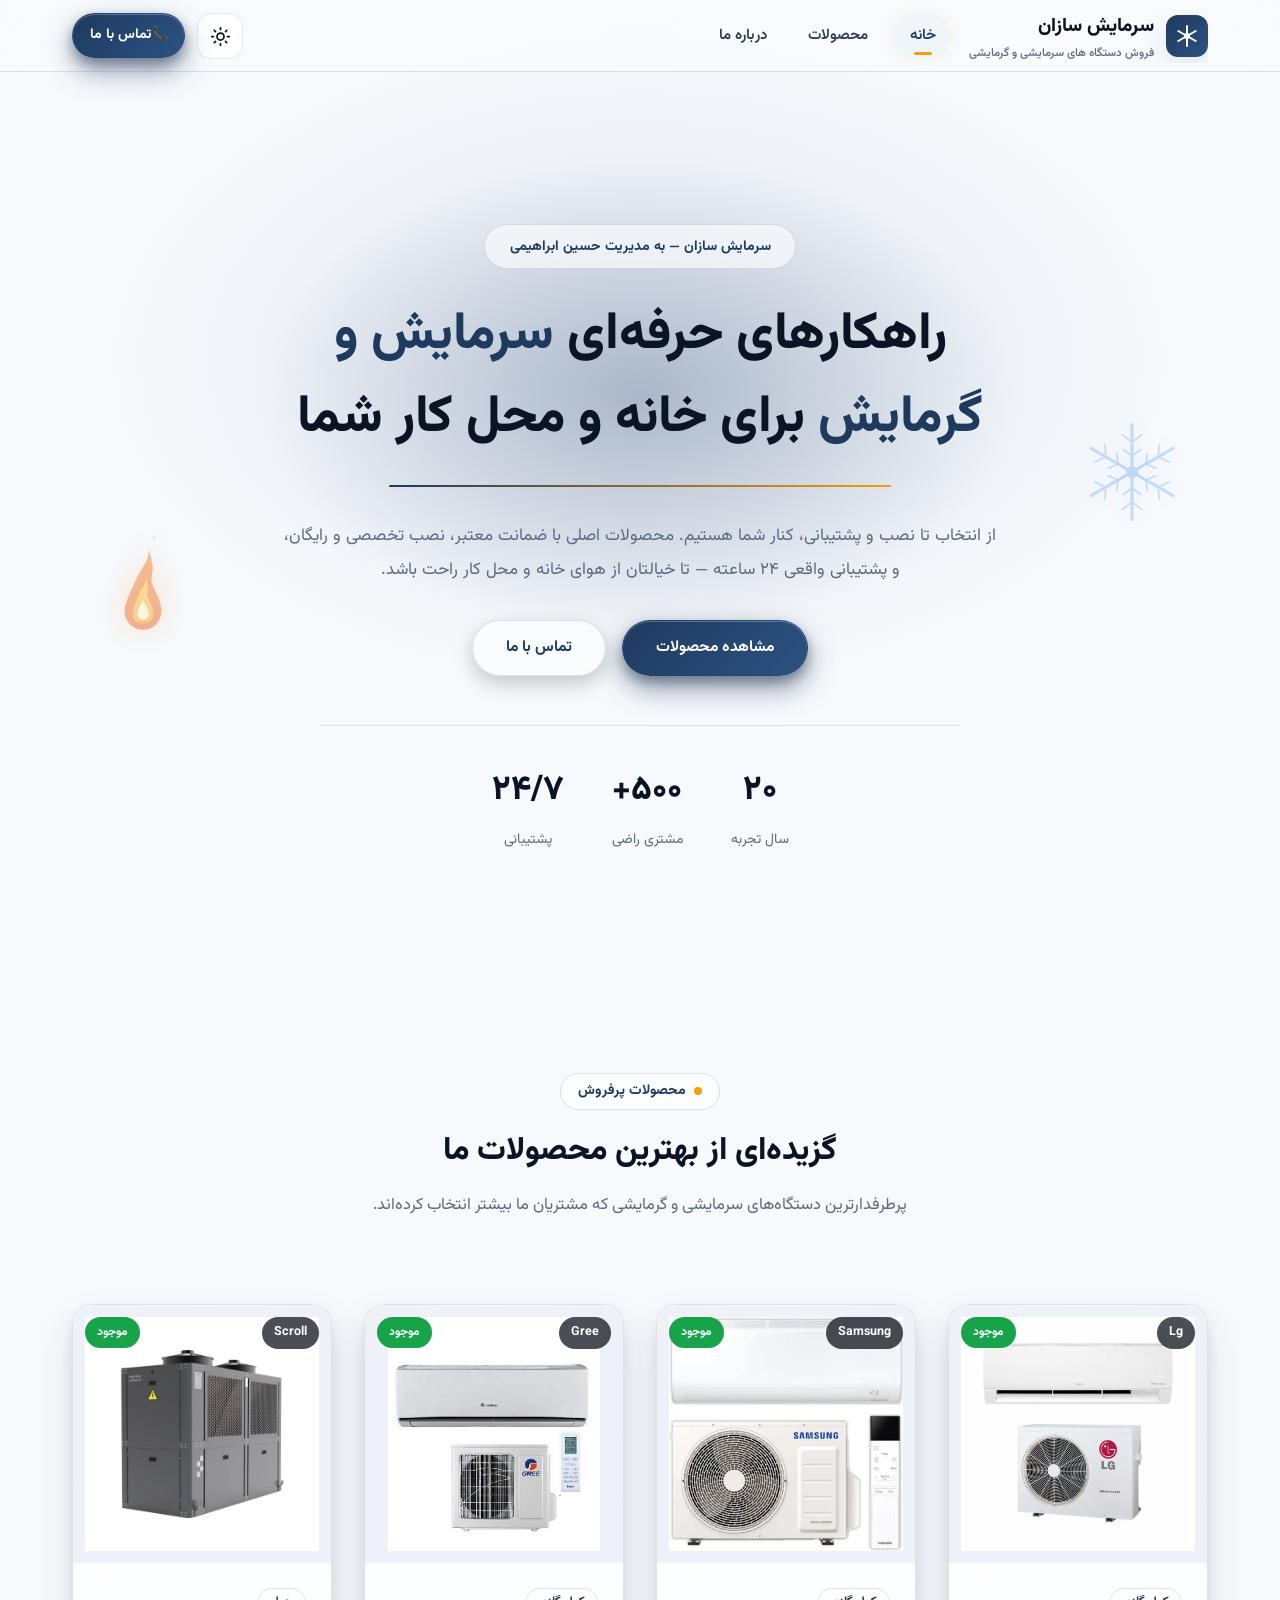
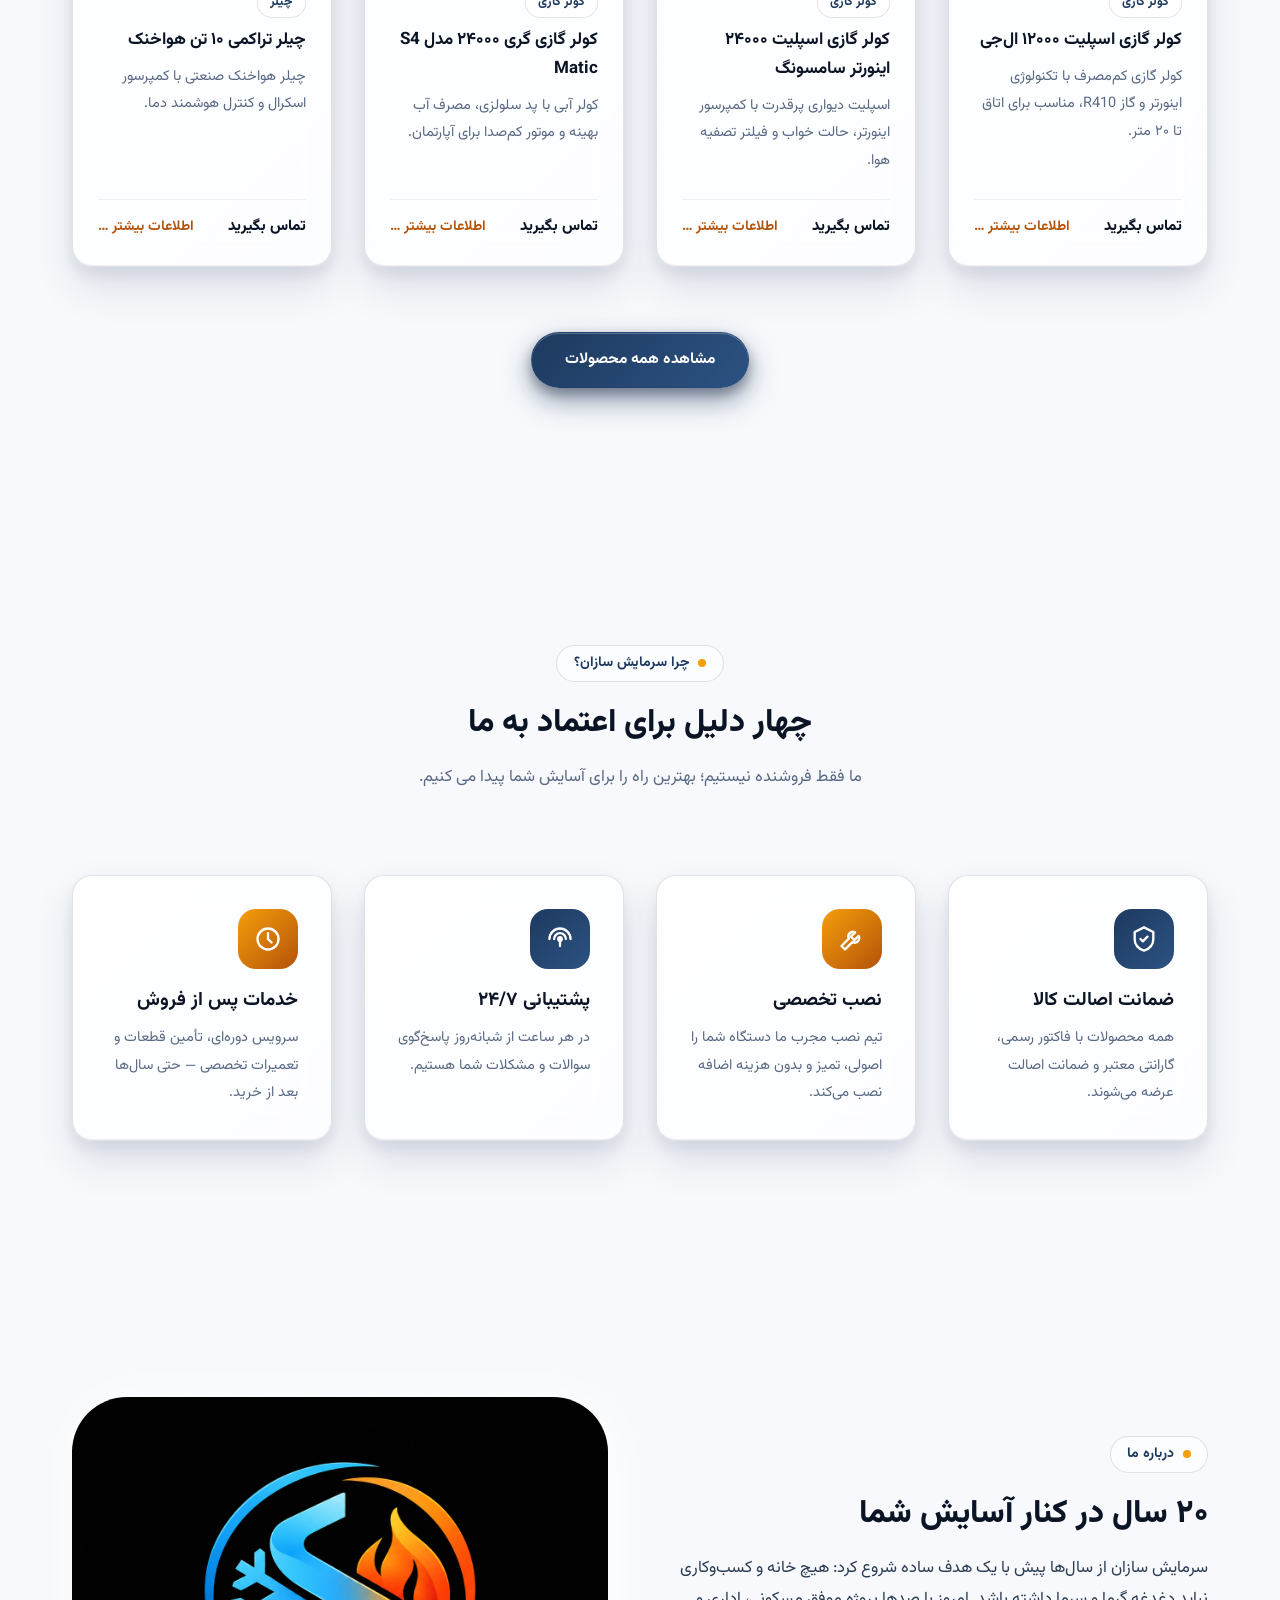
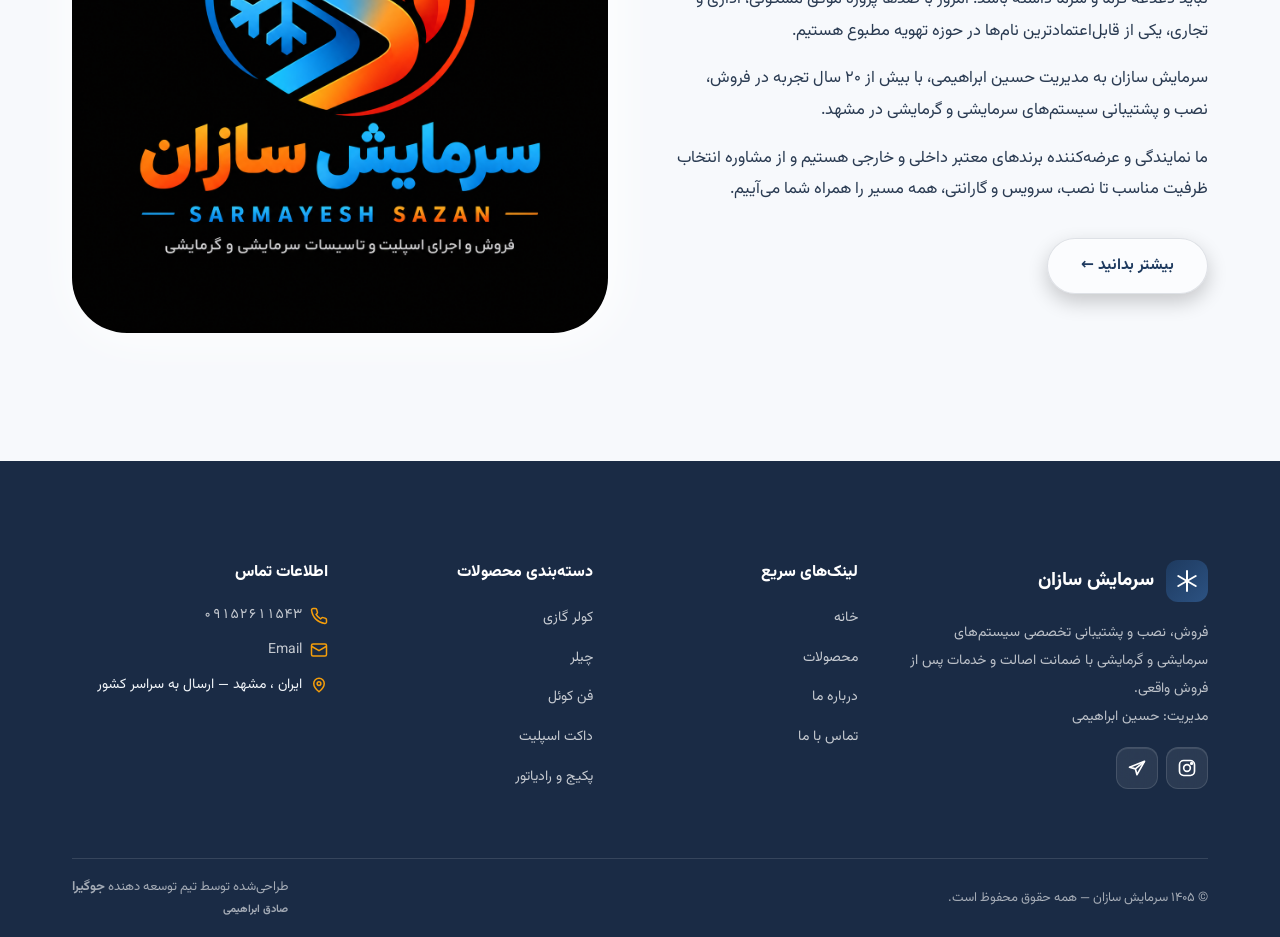
==== commit 2625a99c: "Update index.html" ====
--- a/index.html
+++ b/index.html
@@ -4,6 +4,7 @@
   <meta charset="UTF-8">
   <meta name="viewport" content="width=device-width, initial-scale=1.0">
   <title>سرمایش سازان | حسین ابراهیمی — فروش و نصب کولر گازی، چیلر و فن کوئل در مشهد</title>
+  <meta name="google-site-verification" content="ukJaQBSoXtSdcvjpI222dyyI6SG0qQvCDPKBcoKCMdQ" />
   <meta name="description" content="سرمایش سازان به مدیریت حسین ابراهیمی — بیش از ۲۰ سال تجربه در فروش، نصب و پشتیبانی کولر گازی، چیلر، فن کوئل، داکت اسپلیت و پکیج در مشهد. مشاوره رایگان، ضمانت اصالت، نصب تخصصی.">
   <meta name="keywords" content="سرمایش سازان, حسین ابراهیمی, کولر گازی مشهد, چیلر مشهد, فن کوئل, داکت اسپلیت, پکیج شوفاژ, رادیاتور, تهویه مطبوع, نصب کولر گازی">
   <meta name="author" content="حسین ابراهیمی">
@@ -103,6 +104,7 @@
       <span class="hero__glow" aria-hidden="true"></span>
       <div class="container hero__grid">
         <div class="hero__text">
+          <br><br>
           <span class="hero__kicker" data-stagger style="--stagger-delay:.05s">سرمایش سازان — به مدیریت حسین ابراهیمی</span>
           <h1 data-stagger style="--stagger-delay:.15s">راهکارهای حرفه‌ای<span class="hl"> سرمایش و گرمایش </span>برای خانه و محل کار شما </h1>
           <span class="hero__rule" aria-hidden="true"></span>
--- a/css/hero.css
+++ b/css/hero.css
@@ -121,7 +121,7 @@
 }
 
 .hero__icon--cold {
-  right: clamp(60px, 14vw, 160px);
+  right: clamp(28px, 7vw, 88px);
   top: 50%;
   width: clamp(72px, 11vw, 120px);
   margin-top: calc(clamp(72px, 11vw, 120px) / -2);
@@ -132,7 +132,7 @@
   animation: hero-spin-cw 28s linear infinite;
 }
 .hero__icon--warm {
-  left: clamp(60px, 14vw, 160px);
+  left: clamp(28px, 7vw, 88px);
   top: 56%;
   width: clamp(64px, 10vw, 110px);
   opacity: 0.6;
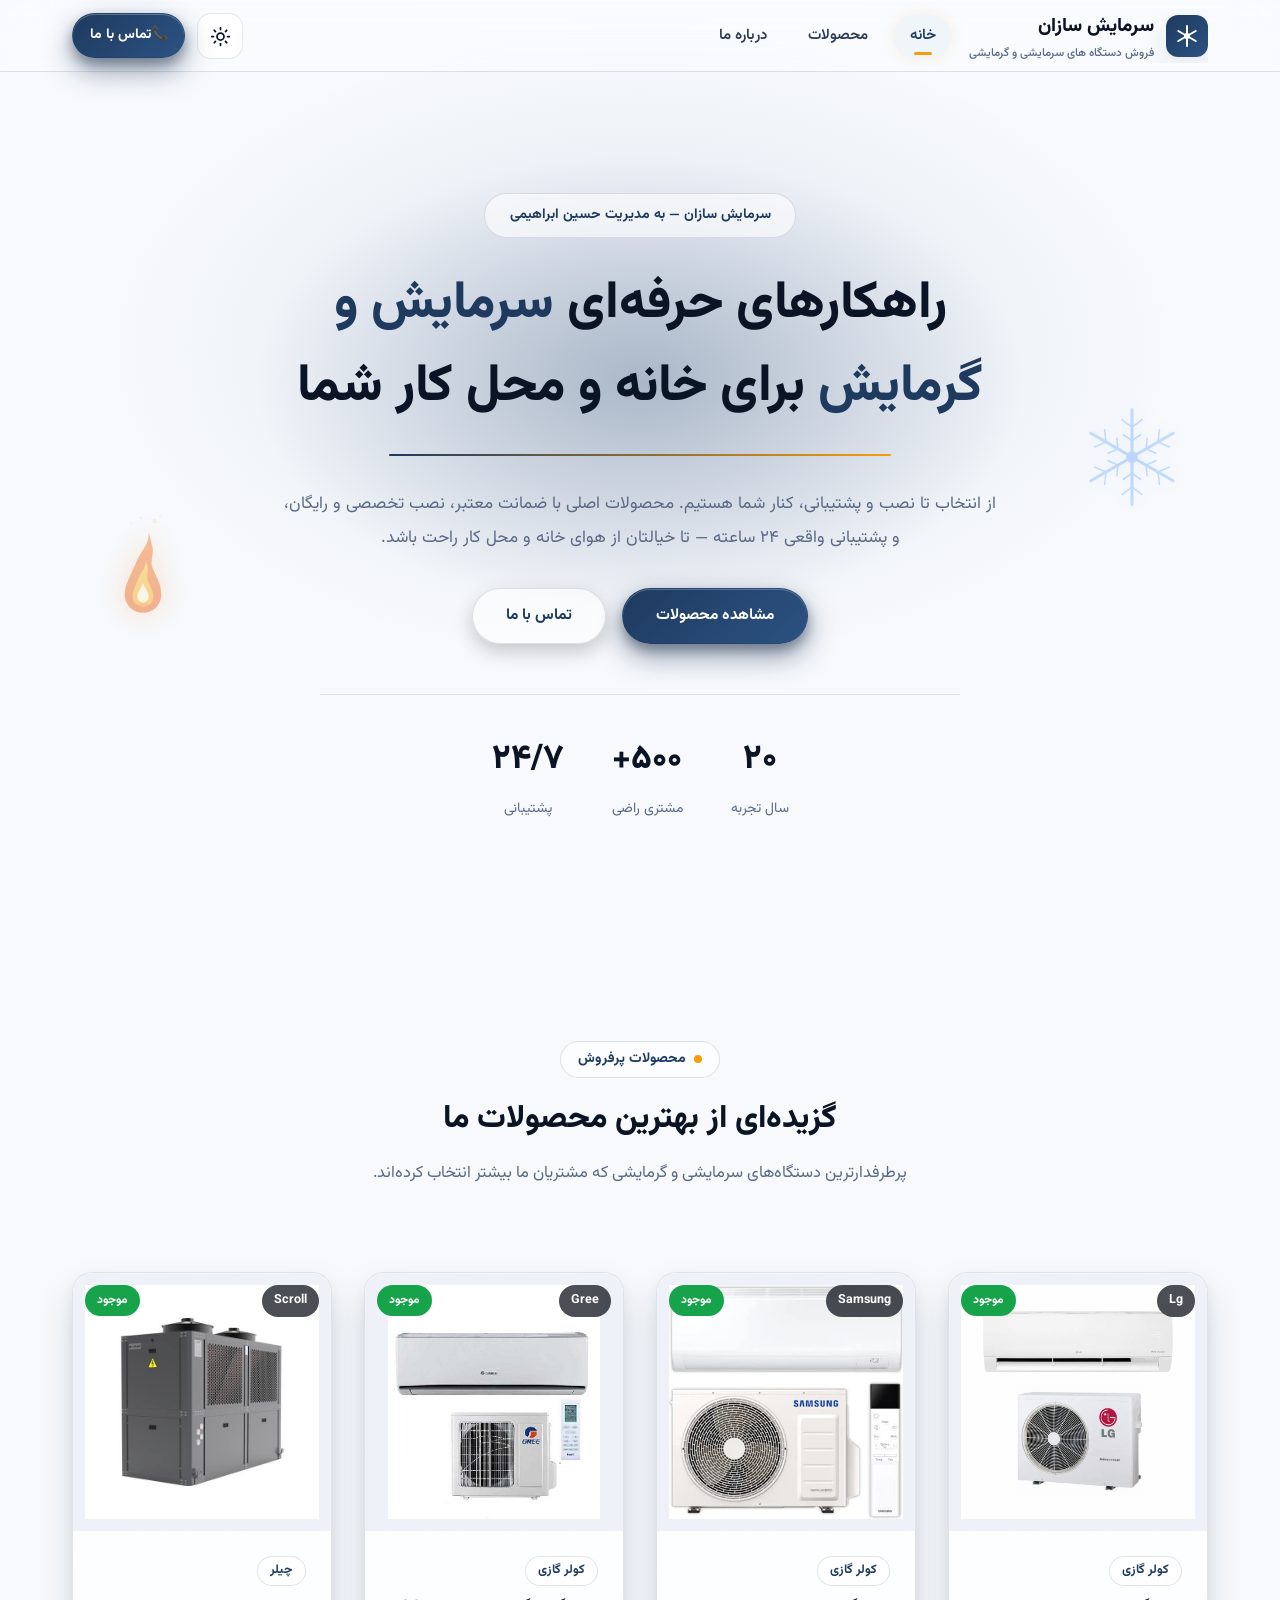
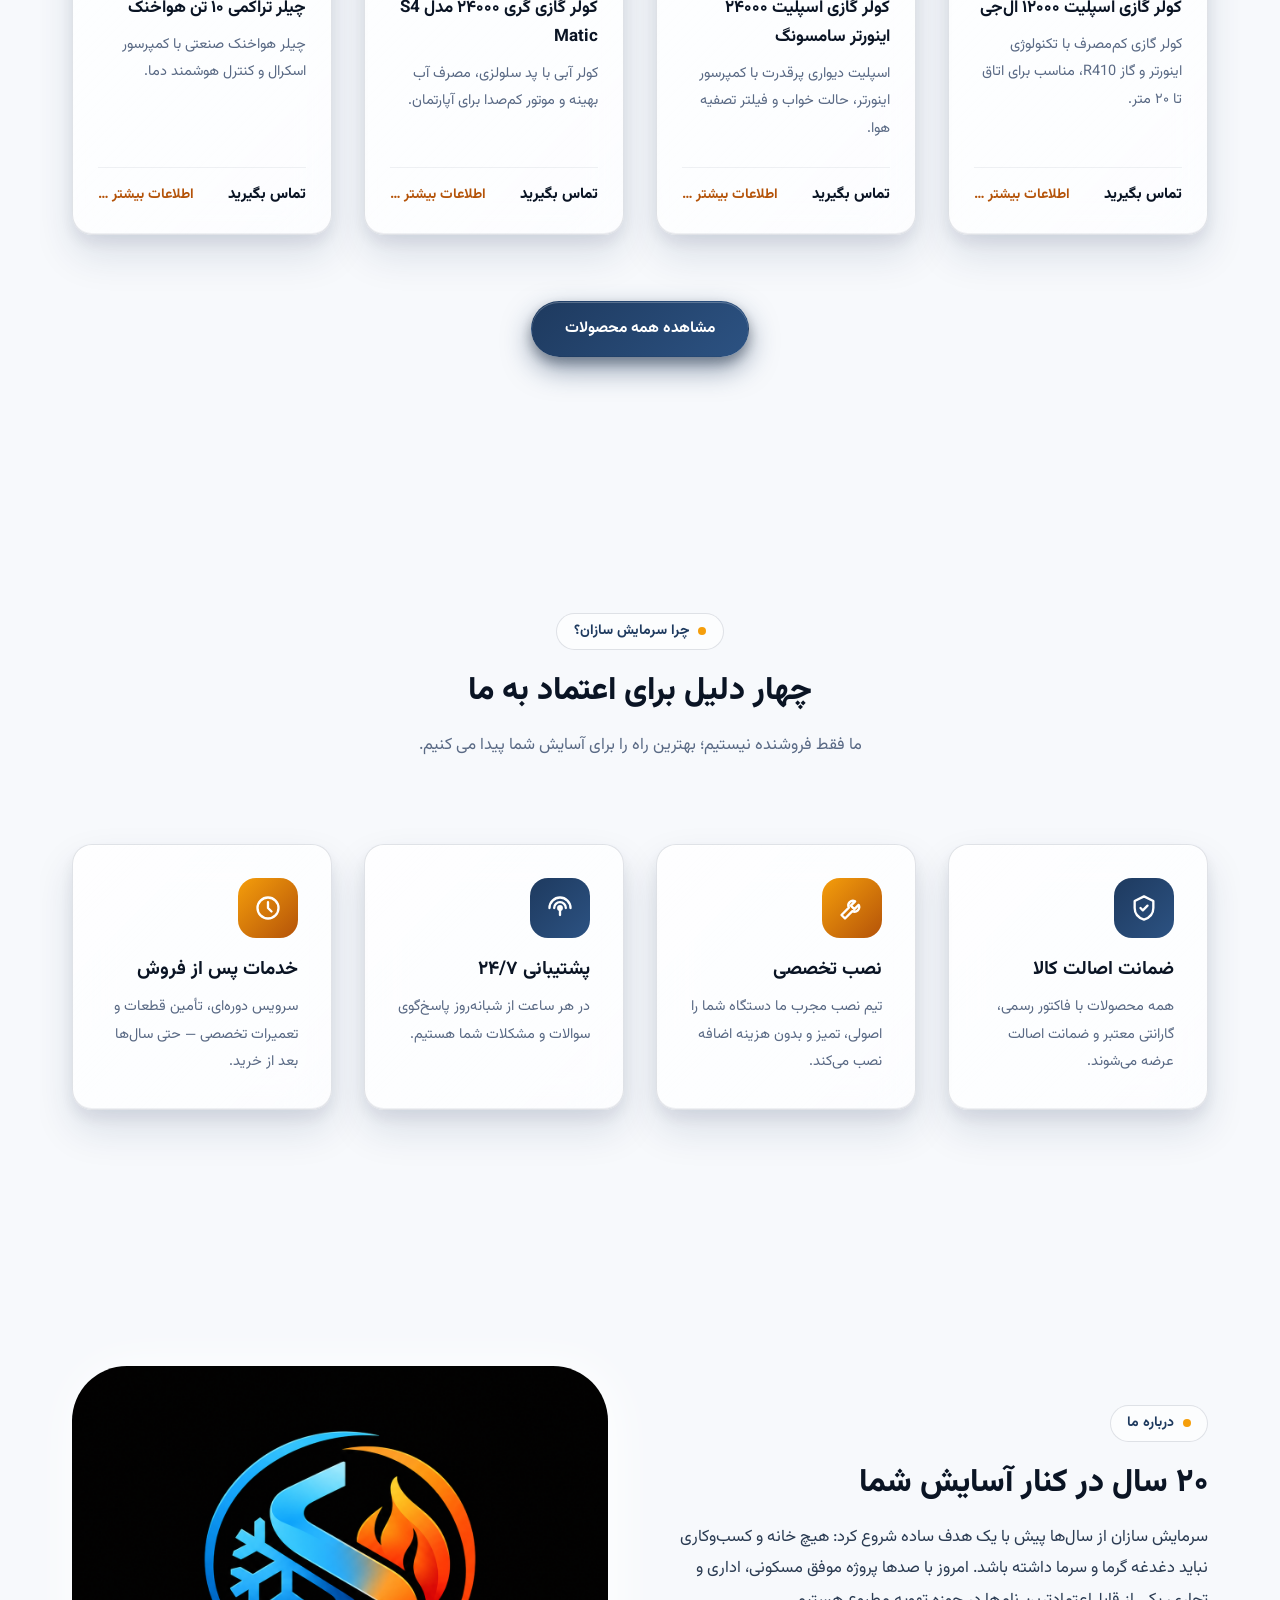
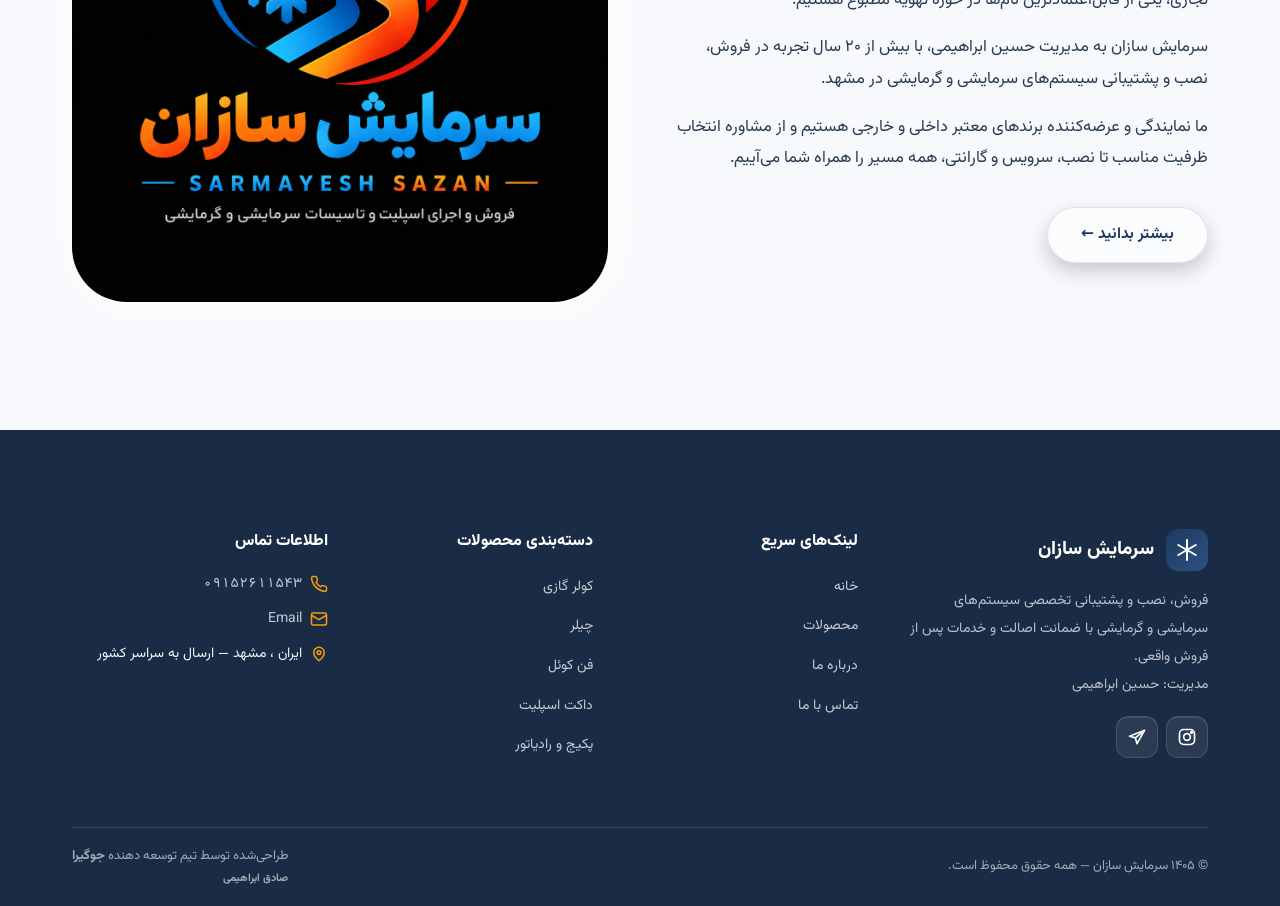
==== commit 128f7327: "Update index.html" ====
--- a/index.html
+++ b/index.html
@@ -104,7 +104,7 @@
       <span class="hero__glow" aria-hidden="true"></span>
       <div class="container hero__grid">
         <div class="hero__text">
-          <br><br>
+          <br>
           <span class="hero__kicker" data-stagger style="--stagger-delay:.05s">سرمایش سازان — به مدیریت حسین ابراهیمی</span>
           <h1 data-stagger style="--stagger-delay:.15s">راهکارهای حرفه‌ای<span class="hl"> سرمایش و گرمایش </span>برای خانه و محل کار شما </h1>
           <span class="hero__rule" aria-hidden="true"></span>
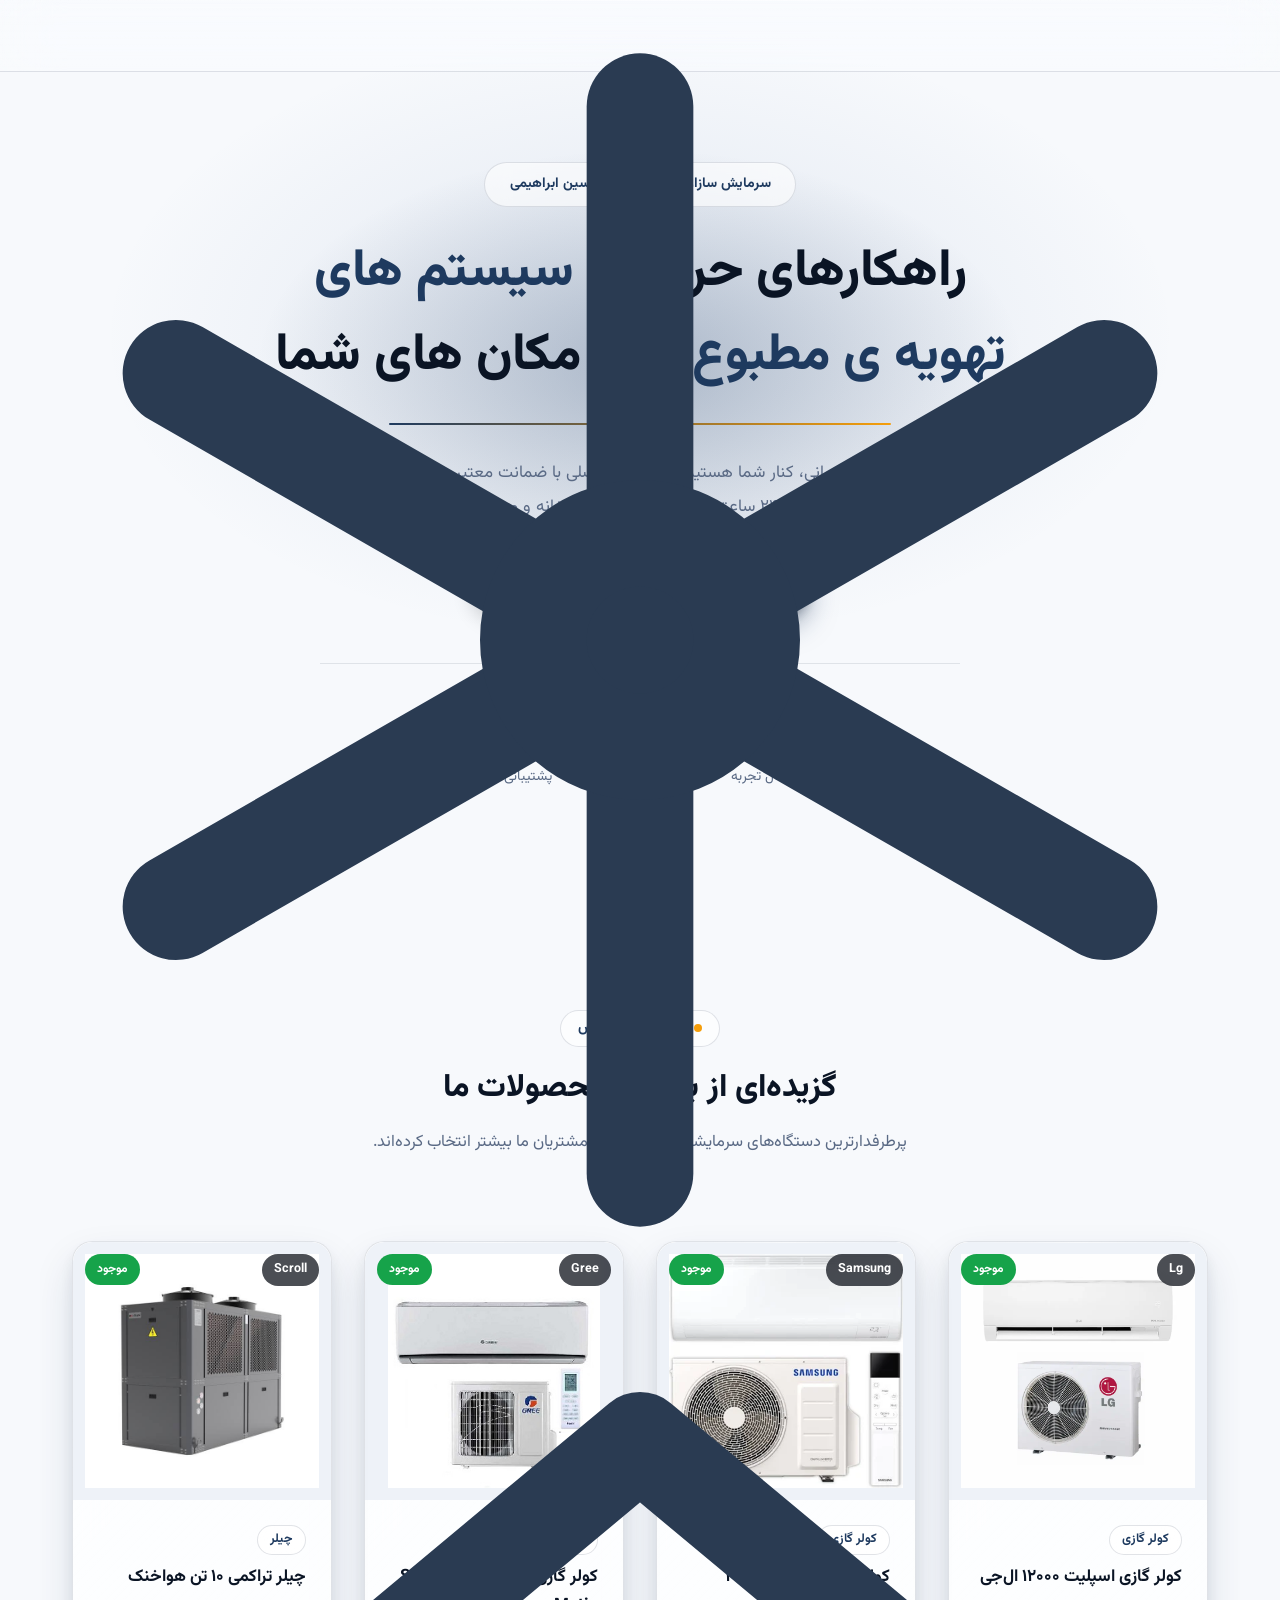
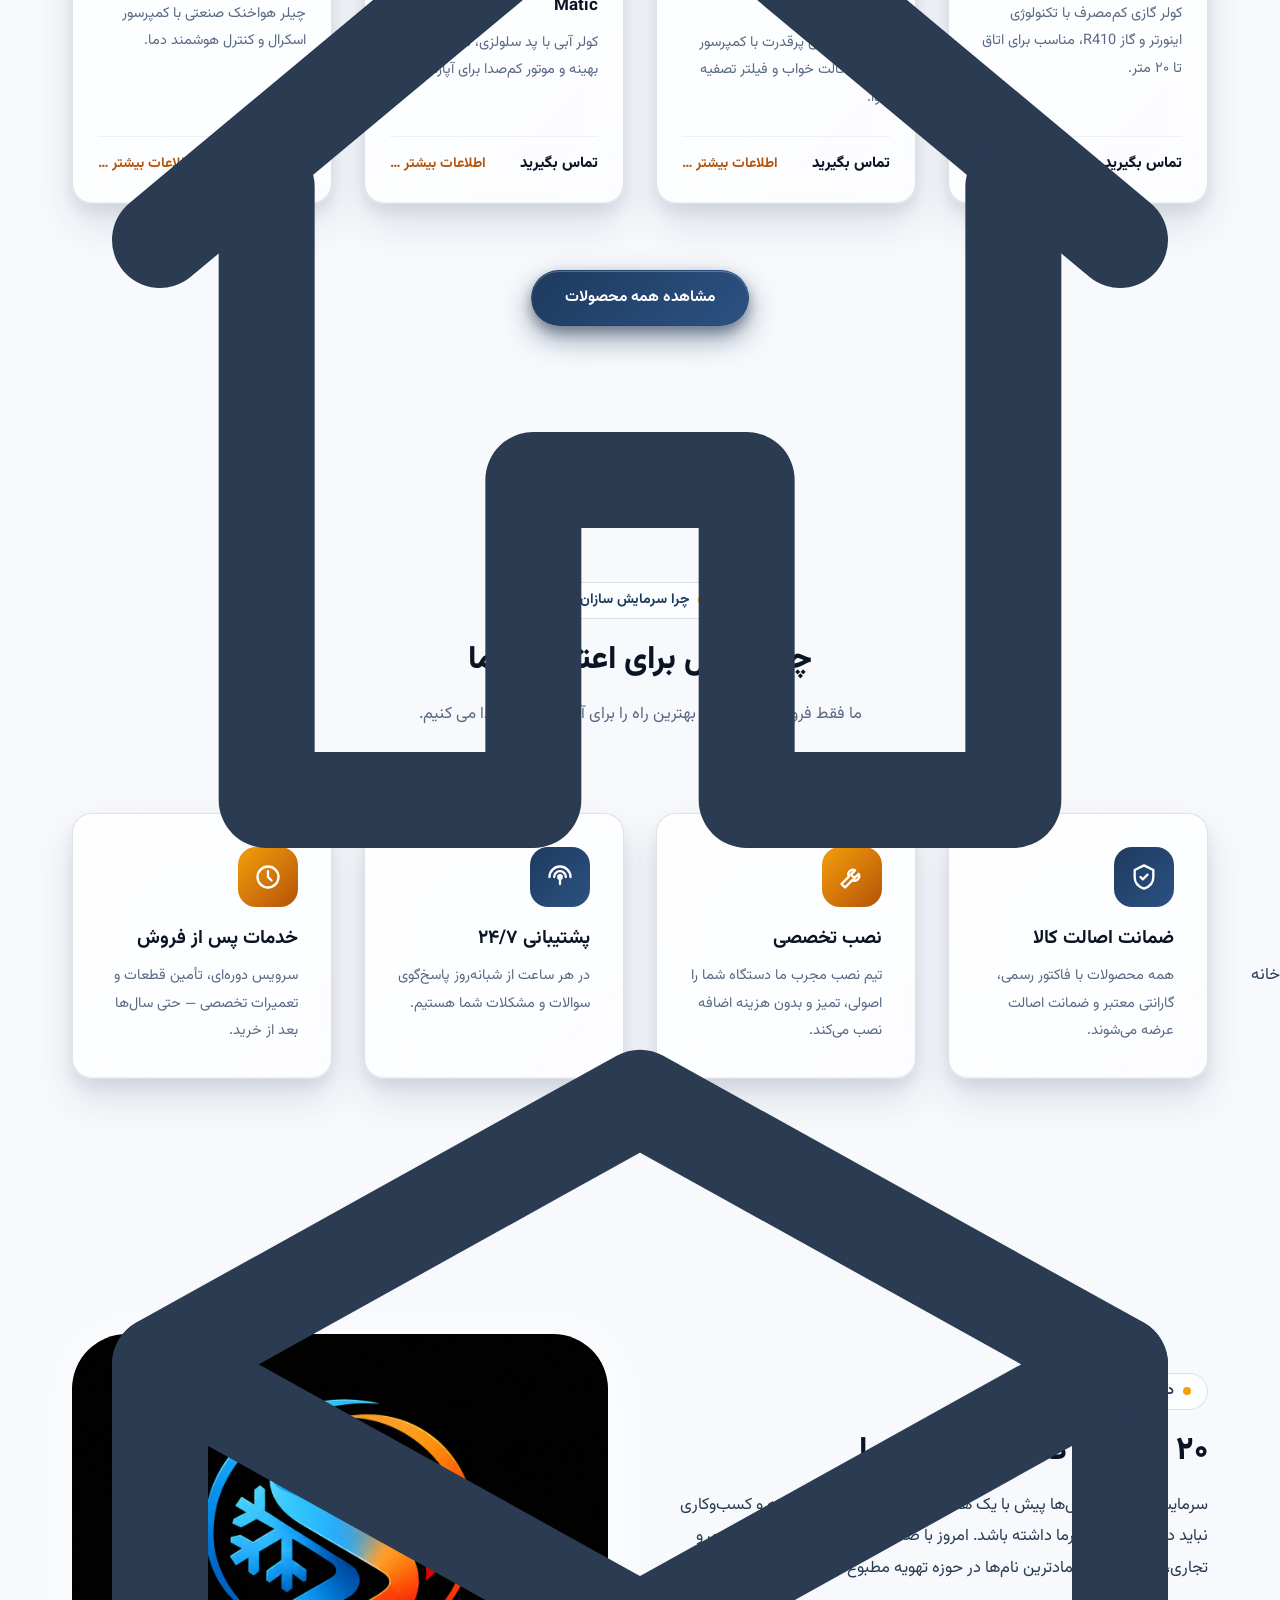
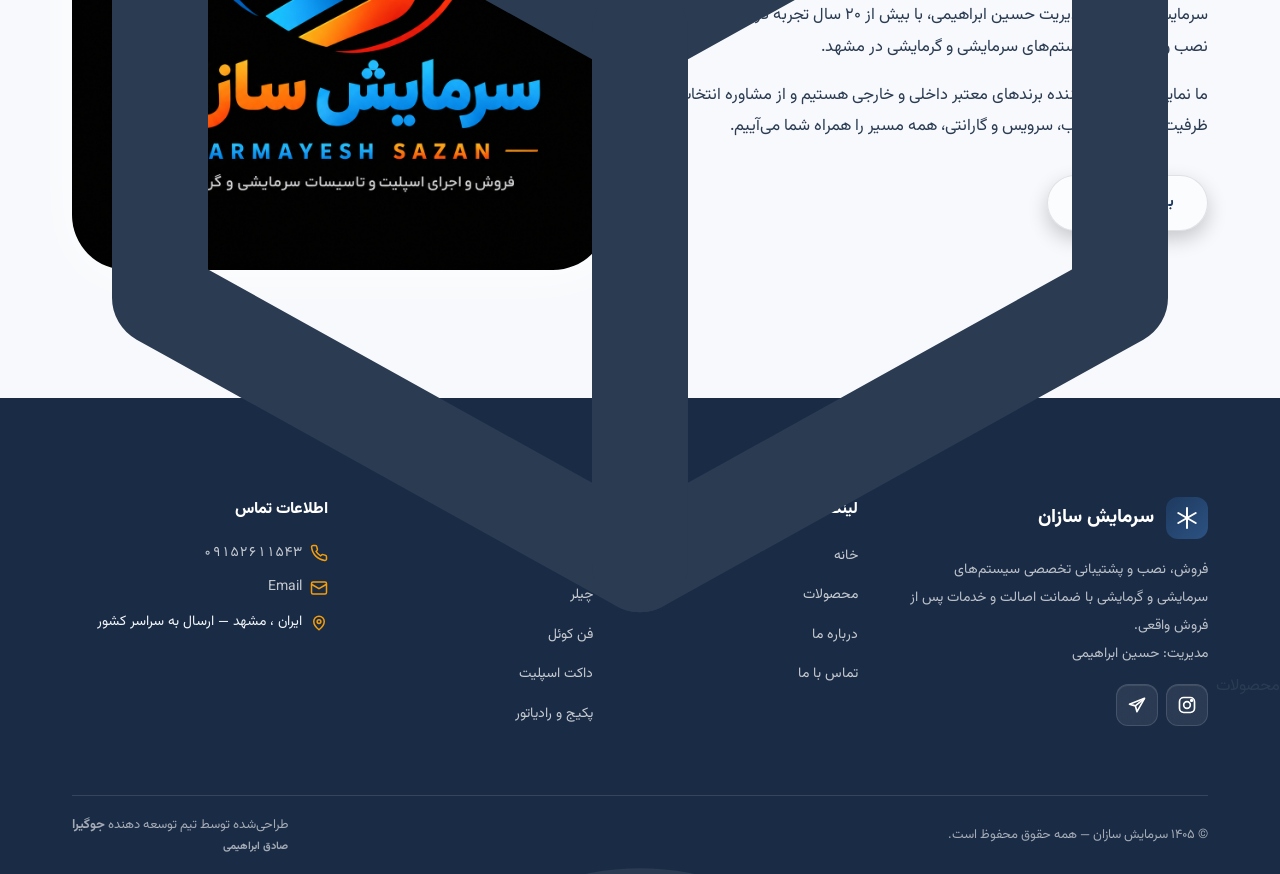
==== commit 6de06586: "Update index.html" ====
--- a/index.html
+++ b/index.html
@@ -3,8 +3,7 @@
 <head>
   <meta charset="UTF-8">
   <meta name="viewport" content="width=device-width, initial-scale=1.0">
-  <title>سرمایش سازان | حسین ابراهیمی — فروش و نصب کولر گازی، چیلر و فن کوئل در مشهد</title>
-  <meta name="google-site-verification" content="ukJaQBSoXtSdcvjpI222dyyI6SG0qQvCDPKBcoKCMdQ" />
+  <title>شرکت سرمایش سازان | طراحی - محاسبه - تولید کلیه ی سیستم های تهویه ی مطبوع و انواع سرد کننده ها </title>
   <meta name="description" content="سرمایش سازان به مدیریت حسین ابراهیمی — بیش از ۲۰ سال تجربه در فروش، نصب و پشتیبانی کولر گازی، چیلر، فن کوئل، داکت اسپلیت و پکیج در مشهد. مشاوره رایگان، ضمانت اصالت، نصب تخصصی.">
   <meta name="keywords" content="سرمایش سازان, حسین ابراهیمی, کولر گازی مشهد, چیلر مشهد, فن کوئل, داکت اسپلیت, پکیج شوفاژ, رادیاتور, تهویه مطبوع, نصب کولر گازی">
   <meta name="author" content="حسین ابراهیمی">
@@ -39,6 +38,9 @@
   <link rel="stylesheet" href="./css/pages.css">
   <link rel="stylesheet" href="./css/hovers.css">
   <link rel="stylesheet" href="./css/liquid-glass.css">
+  <link rel="stylesheet" href="./css/glass-blobs.css">
+  <link rel="stylesheet" href="./css/page-transitions.css">
+  <link rel="stylesheet" href="./css/stagger.css">
   <link rel="stylesheet" href="./css/print.css">
   <script type="application/ld+json">
   {
@@ -69,106 +71,56 @@
   </script>
 </head>
 <body>
+  <div class="glass-blobs" aria-hidden="true"><span class="glass-blobs__blue"></span><span class="glass-blobs__purple"></span><span class="glass-blobs__cyan"></span></div>
   <a class="skip-link" href="#main">پرش به محتوای اصلی</a>
-  <header class="navbar active" id="navbar">
-    <div class="container navbar__inner">
-      <a href="./index.html" class="brand" aria-label="سرمایش سازان — صفحه اصلی">
-        <span class="brand__icon" aria-hidden="true">
-          <svg viewBox="0 0 24 24" fill="none" stroke="currentColor" stroke-width="2" stroke-linecap="round"><line x1="12" y1="2" x2="12" y2="22"/><line x1="3.3" y1="7" x2="20.7" y2="17"/><line x1="20.7" y1="7" x2="3.3" y2="17"/><circle cx="12" cy="12" r="2" fill="currentColor"/></svg>
-        </span>
-        <span class="brand__text">سرمایش سازان<small>فروش دستگاه های سرمایشی و گرمایشی</small></span>
+  <header class="navbar" id="navbar" dir="rtl">
+    <div class="navbar__pill">
+      <a href="./index.html" class="navbar__brand" aria-label="سرمایش سازان — صفحه اصلی">
+        <svg viewBox="0 0 24 24" fill="none" stroke="currentColor" stroke-width="2" stroke-linecap="round" aria-hidden="true"><line x1="12" y1="2" x2="12" y2="22"/><line x1="3.3" y1="7" x2="20.7" y2="17"/><line x1="20.7" y1="7" x2="3.3" y2="17"/><circle cx="12" cy="12" r="2" fill="currentColor"/></svg>
       </a>
-      <nav class="nav-links" id="navLinks" aria-label="ناوبری اصلی">
-        <a href="./index.html" class="active" data-spy="home">خانه</a>
-        <a href="./products.html" data-spy="products">محصولات</a>
-        <a href="./about.html" data-spy="about">درباره ما</a>
-        <div class="nav-links__cta">
-          <a href="tel:+989152611543" class="btn btn--primary btn--phone">تماس با ما 📞</a>
-        </div>
+      <nav class="navbar__links" aria-label="ناوبری اصلی">
+        <a href="./index.html" class="navbar__item active" aria-current="page" aria-label="خانه">
+          <svg viewBox="0 0 24 24" fill="none" stroke="currentColor" stroke-width="1.8" stroke-linecap="round" stroke-linejoin="round" aria-hidden="true"><path d="M3 10.5 12 3l9 7.5"/><path d="M5 9.5V21h5v-6h4v6h5V9.5"/></svg>
+          <span>خانه</span>
+        </a>
+        <a href="./products.html" class="navbar__item" aria-label="محصولات">
+          <svg viewBox="0 0 24 24" fill="none" stroke="currentColor" stroke-width="1.8" stroke-linecap="round" stroke-linejoin="round" aria-hidden="true"><path d="M12 2 3 7v10l9 5 9-5V7z"/><path d="M3 7l9 5 9-5"/><path d="M12 12v10"/></svg>
+          <span>محصولات</span>
+        </a>
+        <a href="./about.html" class="navbar__item" aria-label="درباره ما">
+          <svg viewBox="0 0 24 24" fill="none" stroke="currentColor" stroke-width="1.8" stroke-linecap="round" stroke-linejoin="round" aria-hidden="true"><circle cx="12" cy="8" r="4"/><path d="M4 21c0-4 3.5-6 8-6s8 2 8 6"/></svg>
+          <span>درباره ما</span>
+        </a>
       </nav>
-      <div class="navbar__actions">
-        <button class="theme-toggle" id="themeToggle" aria-label="تغییر حالت روشن/تیره">
-          <svg class="icon-sun" viewBox="0 0 24 24" fill="none" stroke="currentColor" stroke-width="2" stroke-linecap="round"><circle cx="12" cy="12" r="4"/><path d="M12 2v2M12 20v2M4.9 4.9l1.4 1.4M17.7 17.7l1.4 1.4M2 12h2M20 12h2M4.9 19.1l1.4-1.4M17.7 6.3l1.4-1.4"/></svg>
-          <svg class="icon-moon" viewBox="0 0 24 24" fill="none" stroke="currentColor" stroke-width="2" stroke-linecap="round" stroke-linejoin="round"><path d="M21 12.8A9 9 0 1 1 11.2 3a7 7 0 0 0 9.8 9.8z"/></svg>
-        </button>
-        <a href="tel:+989152611543" class="btn btn--primary btn--sm btn--phone navbar__cta">تماس با ما📞</a>
-        <button class="nav-toggle" id="navToggle" aria-label="باز کردن منو" aria-expanded="false" aria-controls="navLinks">
-          <span></span><span></span><span></span>
-        </button>
-      </div>
+      <button class="theme-toggle" id="themeToggle" aria-label="تغییر حالت روشن/تیره">
+        <svg class="icon-sun" viewBox="0 0 24 24" fill="none" stroke="currentColor" stroke-width="2" stroke-linecap="round"><circle cx="12" cy="12" r="4"/><path d="M12 2v2M12 20v2M4.9 4.9l1.4 1.4M17.7 17.7l1.4 1.4M2 12h2M20 12h2M4.9 19.1l1.4-1.4M17.7 6.3l1.4-1.4"/></svg>
+        <svg class="icon-moon" viewBox="0 0 24 24" fill="none" stroke="currentColor" stroke-width="2" stroke-linecap="round" stroke-linejoin="round"><path d="M21 12.8A9 9 0 1 1 11.2 3a7 7 0 0 0 9.8 9.8z"/></svg>
+      </button>
     </div>
   </header>
-
   <main id="main">
     <section class="hero" id="home">
       <span class="hero__glow" aria-hidden="true"></span>
       <div class="container hero__grid">
-        <div class="hero__text">
-          <br>
-          <span class="hero__kicker" data-stagger style="--stagger-delay:.05s">سرمایش سازان — به مدیریت حسین ابراهیمی</span>
-          <h1 data-stagger style="--stagger-delay:.15s">راهکارهای حرفه‌ای<span class="hl"> سرمایش و گرمایش </span>برای خانه و محل کار شما </h1>
+        <div class="hero__text stagger-in">
+          <span class="hero__kicker">سرمایش سازان — به مدیریت حسین ابراهیمی</span>
+          <h1>راهکارهای حرفه‌ای <span class="hl">سیستم های تهویه ی مطبوع </span>برای مکان های شما </h1>
           <span class="hero__rule" aria-hidden="true"></span>
           <br>
-          <p class="lead" data-stagger style="--stagger-delay:.25s">از انتخاب تا نصب و پشتیبانی، کنار شما هستیم. محصولات اصلی با ضمانت معتبر، نصب تخصصی و رایگان، و پشتیبانی واقعی ۲۴ ساعته — تا خیالتان از هوای خانه و محل کار راحت باشد.</p>
-          <div class="hero__btns" data-stagger style="--stagger-delay:.35s">
+          <p class="lead">از انتخاب تا نصب و پشتیبانی، کنار شما هستیم. محصولات اصلی با ضمانت معتبر، نصب تخصصی و رایگان، و پشتیبانی واقعی ۲۴ ساعته — تا خیالتان از هوای خانه و محل کار راحت باشد.
+          </p>
+          <div class="hero__btns">
             <a href="./products.html" class="btn btn--primary">مشاهده محصولات</a>
             <a href="#contact" class="btn btn--ghost">تماس با ما</a>
           </div>
-          <div class="hero__stats" data-stagger style="--stagger-delay:.45s">
+          <div class="hero__stats">
             <div class="hero__stat"><b>۲۰<span></span><span></span></b><span>سال تجربه</span></div>
             <div class="hero__stat"><b>۵۰۰+<span></span><span></span></b><span>مشتری راضی</span></div>
             <div class="hero__stat"><b>۲۴/۷</b><span>پشتیبانی</span></div>
           </div>
         </div>
       </div>
-      <span class="hero__icon hero__icon--cold" aria-hidden="true">
-        <svg viewBox="0 0 96 96" fill="none" stroke-linecap="round">
-          <defs>
-            <linearGradient id="snowGrad" gradientUnits="userSpaceOnUse" x1="8" y1="8" x2="88" y2="88">
-              <stop offset="0" stop-color="#93c5fd"/>
-              <stop offset="1" stop-color="#3b82f6"/>
-            </linearGradient>
-            <g id="snowArm">
-              <line x1="48" y1="48" x2="48" y2="10" stroke="url(#snowGrad)" stroke-width="2.5"/>
-              <path d="M48 24l-8-6M48 24l8-6" stroke="url(#snowGrad)" stroke-width="1.25"/>
-              <path d="M48 35l-7-5M48 35l7-5" stroke="url(#snowGrad)" stroke-width="1.25"/>
-            </g>
-          </defs>
-          <use href="#snowArm"/>
-          <use href="#snowArm" transform="rotate(60 48 48)"/>
-          <use href="#snowArm" transform="rotate(120 48 48)"/>
-          <use href="#snowArm" transform="rotate(180 48 48)"/>
-          <use href="#snowArm" transform="rotate(240 48 48)"/>
-          <use href="#snowArm" transform="rotate(300 48 48)"/>
-          <polygon points="53,48 50.5,52.3 45.5,52.3 43,48 45.5,43.7 50.5,43.7" fill="url(#snowGrad)"/>
-        </svg>
-      </span>
-      <span class="hero__icon hero__icon--warm" aria-hidden="true">
-        <svg viewBox="0 0 96 96">
-          <defs>
-            <linearGradient id="flameOuter" x1="0" y1="0" x2="0" y2="1">
-              <stop offset="0" stop-color="#f97316"/>
-              <stop offset="1" stop-color="#ea580c"/>
-            </linearGradient>
-            <linearGradient id="flameInner" x1="0" y1="0" x2="0" y2="1">
-              <stop offset="0" stop-color="#fbbf24"/>
-              <stop offset="1" stop-color="#f59e0b"/>
-            </linearGradient>
-          </defs>
-          <g fill="#fdba74">
-            <circle cx="58" cy="8" r="1.8" opacity="0.5"/>
-            <circle cx="46" cy="5" r="1.4" opacity="0.35"/>
-            <circle cx="63" cy="4" r="1.1" opacity="0.25"/>
-            <circle cx="38" cy="10" r="1.2" opacity="0.3"/>
-          </g>
-          <path fill="url(#flameOuter)" d="M52 14C56 26 46 34 42 44 36 58 32 64 32 72a16 16 0 0 0 32 0C64 62 58 54 56 48 54 42 58 36 56 30 55 24 53 19 52 14Z"/>
-          <path fill="url(#flameInner)" d="M50 40C52 48 46 52 44 58 41 66 39 69 39 74a9 9 0 0 0 18 0C57 68 53 63 52 59 51 55 53 51 52 47 51 44 50 42 50 40Z"/>
-          <ellipse cx="48" cy="83" rx="12" ry="3" fill="#ea580c" opacity="0.35"/>
-          <path fill="#fef3c7" d="M48 62C50 67 53 70 53 74a5 5 0 0 1-10 0C43 70 46 67 48 62Z"/>
-        </svg>
-      </span>
     </section>
-
     <section class="section section--soft" id="featured">
       <div class="container">
         <div class="text-center reveal">
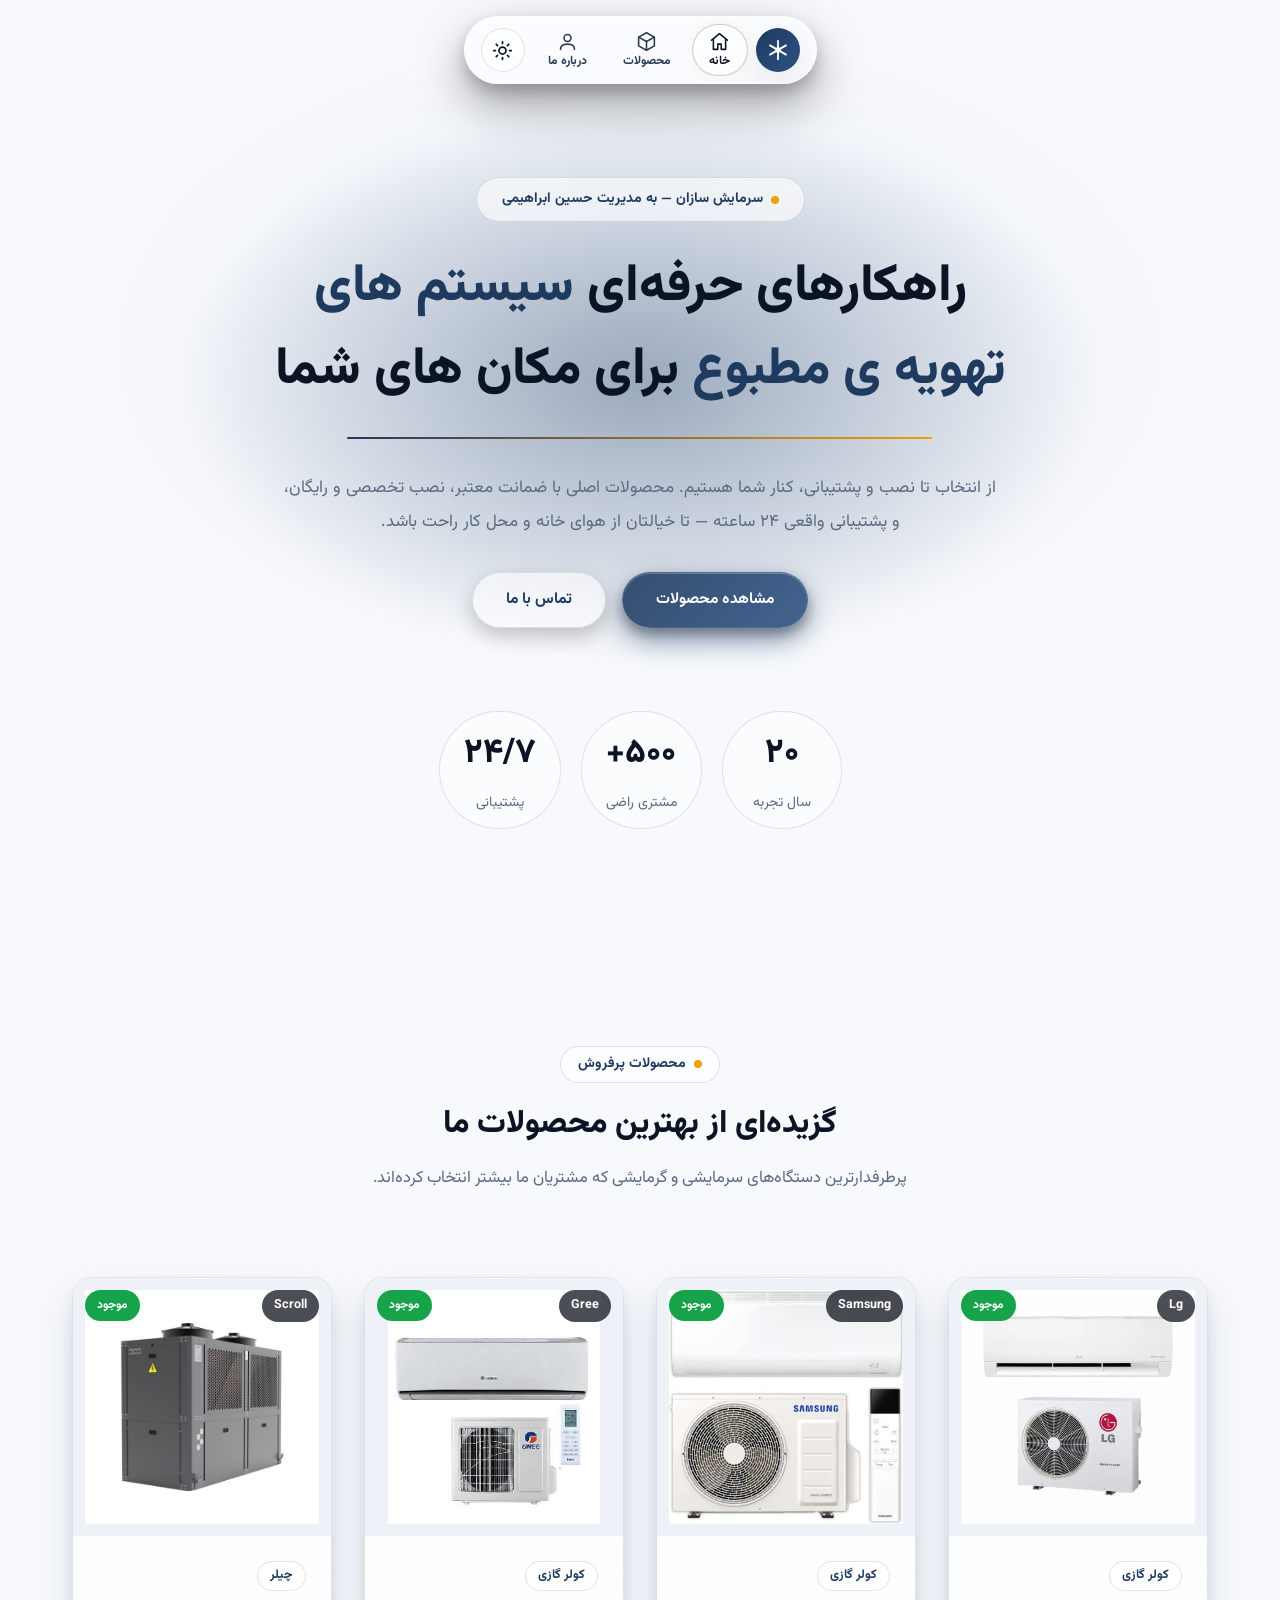
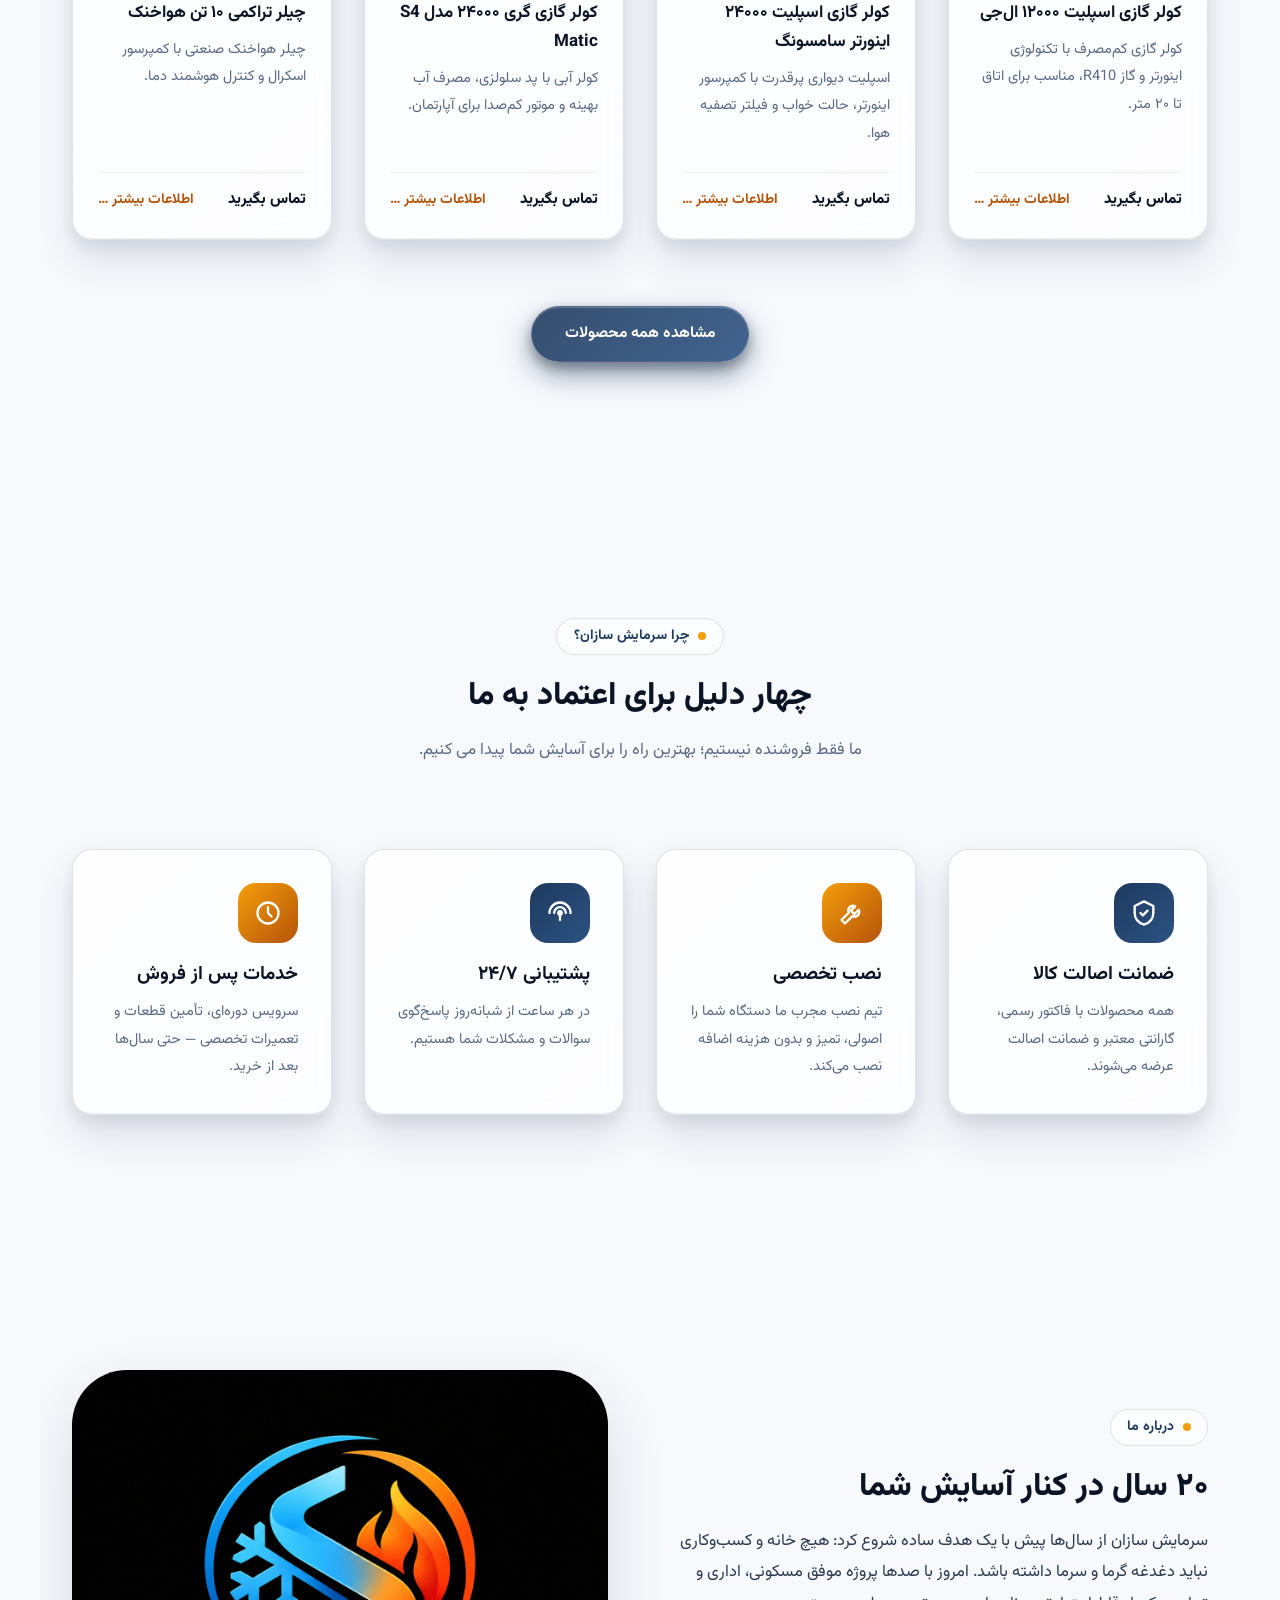
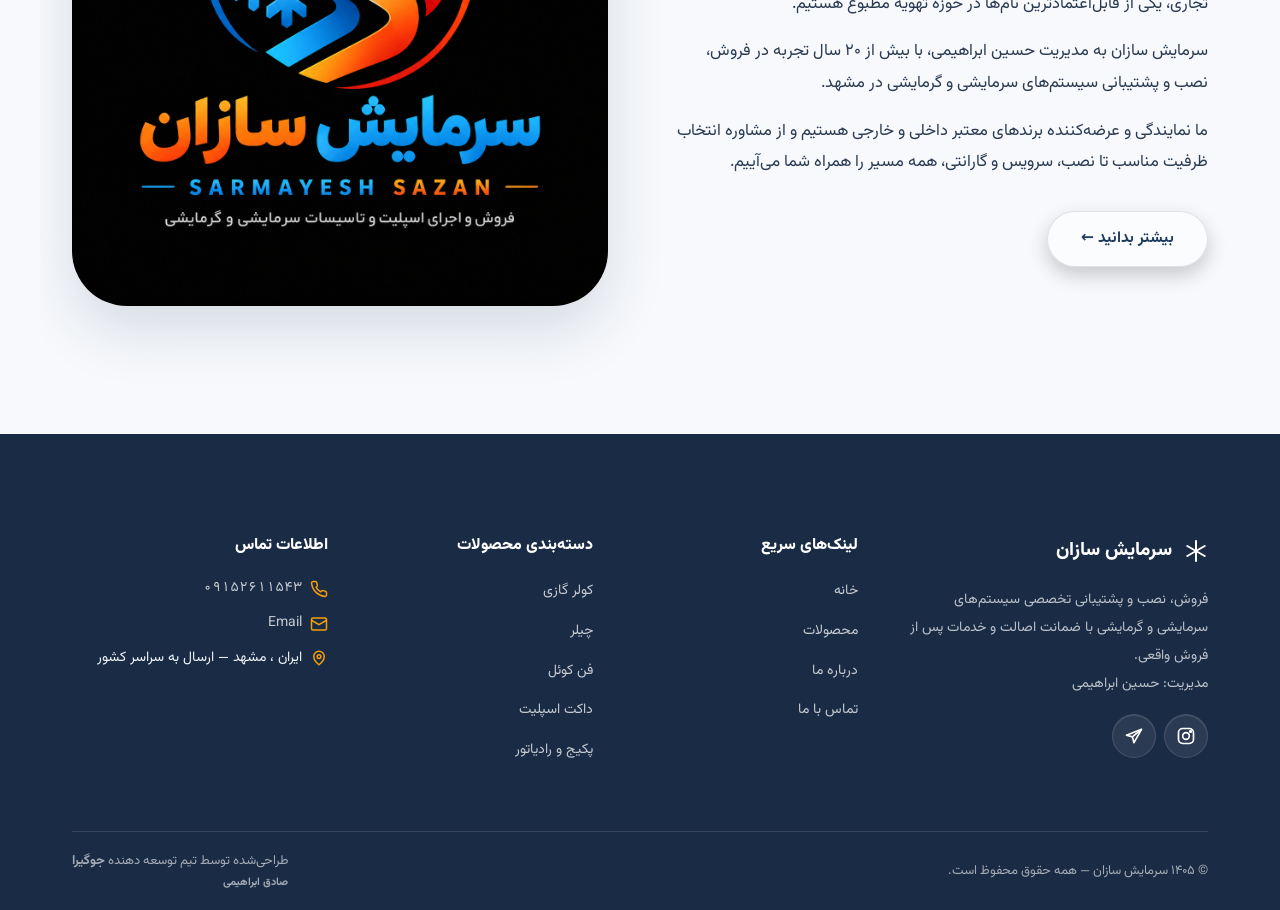
==== commit 02df14ef: "Update index.html" ====
--- a/index.html
+++ b/index.html
@@ -53,7 +53,8 @@
       "name": "حسین ابراهیمی",
       "jobTitle": "مدیر"
     },
-    "description": "فروش، نصب و پشتیبانی تخصصی سیستم‌های سرمایشی و گرمایشی — کولر گازی، چیلر، فن کوئل، داکت اسپلیت و پکیج در مشهد.",
+    "description": " 
+طراحی_ محاسبه_ساخت وتولید وفروش اجرای کلیه سیستمهای تهویه مطبوع وسردکننده ها شامل چیلر_روفتاپکیج_ وی آر اف_داکت اسپلیت_هواساز_کولر اسپلیت.",
     "url": "https://sarmayeshsazan.ir",
     "telephone": "+989152611543",
     "email": "info@sarmayeshsazan.ir",
--- a/css/tokens.css
+++ b/css/tokens.css
@@ -82,10 +82,23 @@
   --glass-line: rgba(15, 30, 60, 0.12);
   --glass-line-bright: rgba(15, 30, 60, 0.22);
   --glass-hi-line: rgba(255, 255, 255, 0.55);
-  --glass-blur: blur(24px) saturate(160%);
-  --glass-blur-hover: blur(28px) saturate(180%);
+  --glass-blur: blur(16px) saturate(160%);
+  --glass-blur-hover: blur(18px) saturate(180%);
   --glass-shadow: inset 0 1px 0 rgba(255, 255, 255, 0.60), inset 0 -1px 0 rgba(15, 30, 60, 0.06), 0 20px 40px rgba(20, 40, 80, 0.12), 0 8px 16px rgba(20, 40, 80, 0.08);
   --glass-shadow-hover: inset 0 1px 0 rgba(255, 255, 255, 0.65), inset 0 -1px 0 rgba(15, 30, 60, 0.06), 0 28px 56px rgba(20, 40, 80, 0.18), 0 12px 24px rgba(20, 40, 80, 0.12);
+  /* Floating pill + liquid-glass utilities (additive only) */
+  --glass-pill-bg: rgba(255, 255, 255, 0.55);
+  --glass-pill-bg-scrolled: rgba(255, 255, 255, 0.68);
+  --glass-pill-line: rgba(255, 255, 255, 0.14);
+  --glass-pill-blur: blur(30px) saturate(180%);
+  --glass-pill-shadow: inset 0 1px 0 rgba(255, 255, 255, 0.25), 0 20px 50px rgba(0, 0, 0, 0.35), 0 8px 16px rgba(0, 0, 0, 0.20);
+  --glass-pill-shadow-scrolled: inset 0 1px 0 rgba(255, 255, 255, 0.28), 0 24px 60px rgba(0, 0, 0, 0.42), 0 10px 20px rgba(0, 0, 0, 0.24);
+  --glass-btn-sheen: linear-gradient(135deg, rgba(255, 255, 255, 0.12), rgba(255, 255, 255, 0.04));
+  --glass-btn-blur: blur(12px) saturate(180%);
+  --glass-card-blur: blur(16px) saturate(180%);
+  --glass-input-blur: blur(18px);
+  --glass-chip-blur: blur(12px);
+  --glass-blob-opacity: 0.3;
 }
 
 [data-theme="dark"] {
@@ -127,10 +140,22 @@
   --glass-line: rgba(255, 255, 255, 0.14);
   --glass-line-bright: rgba(255, 255, 255, 0.22);
   --glass-hi-line: rgba(255, 255, 255, 0.35);
-  --glass-blur: blur(28px) saturate(180%);
-  --glass-blur-hover: blur(32px) saturate(180%);
+  --glass-blur: blur(16px) saturate(180%);
+  --glass-blur-hover: blur(18px) saturate(180%);
   --glass-shadow: inset 0 1px 0 rgba(255, 255, 255, 0.10), inset 0 -1px 0 rgba(0, 0, 0, 0.20), 0 20px 40px rgba(0, 0, 0, 0.35), 0 8px 16px rgba(0, 0, 0, 0.20);
   --glass-shadow-hover: inset 0 1px 0 rgba(255, 255, 255, 0.12), inset 0 -1px 0 rgba(0, 0, 0, 0.20), 0 28px 56px rgba(0, 0, 0, 0.45), 0 12px 24px rgba(0, 0, 0, 0.28);
+  --glass-pill-bg: rgba(255, 255, 255, 0.08);
+  --glass-pill-bg-scrolled: rgba(20, 30, 50, 0.62);
+  --glass-pill-line: rgba(255, 255, 255, 0.14);
+  --glass-pill-blur: blur(30px) saturate(180%);
+  --glass-pill-shadow: inset 0 1px 0 rgba(255, 255, 255, 0.25), 0 20px 50px rgba(0, 0, 0, 0.35), 0 8px 16px rgba(0, 0, 0, 0.20);
+  --glass-pill-shadow-scrolled: inset 0 1px 0 rgba(255, 255, 255, 0.28), 0 24px 60px rgba(0, 0, 0, 0.5), 0 10px 20px rgba(0, 0, 0, 0.3);
+  --glass-btn-sheen: linear-gradient(135deg, rgba(255, 255, 255, 0.12), rgba(255, 255, 255, 0.04));
+  --glass-btn-blur: blur(12px) saturate(180%);
+  --glass-card-blur: blur(16px) saturate(180%);
+  --glass-input-blur: blur(18px);
+  --glass-chip-blur: blur(12px);
+  --glass-blob-opacity: 0.5;
 }
 
 @media (max-width: 1024px) {
--- a/css/navbar.css
+++ b/css/navbar.css
@@ -1,197 +1,235 @@
+/* Floating liquid-glass pill navbar — RTL, mobile-flawless */
 .navbar {
   position: fixed;
+  top: 16px;
   inset-inline: 0;
-  top: 0;
   z-index: 1000;
-  height: var(--nav-height);
-  background: var(--glass-bg);
-  backdrop-filter: blur(16px);
-  -webkit-backdrop-filter: blur(16px);
-  border-bottom: 1px solid transparent;
-  transition: background-color var(--dur-base) ease, box-shadow var(--dur-base) ease, border-color var(--dur-base) ease;
-}
-.navbar.scrolled {
-  background: var(--glass-bg-scrolled);
-  border-bottom-color: var(--border);
-  box-shadow: var(--shadow-md);
-}
-
-.navbar__inner {
-  height: var(--nav-height);
+  display: flex;
+  justify-content: center;
+  pointer-events: none;
+  background: none;
+  border: none;
+  box-shadow: none;
+  height: auto;
+}
+
+.navbar__pill {
+  pointer-events: auto;
+  position: relative;
   display: flex;
   align-items: center;
   justify-content: space-between;
-  gap: var(--space-4);
+  flex-wrap: nowrap;
+  gap: clamp(2px, 1vw, 8px);
+  width: max-content;
+  max-width: min(720px, calc(100vw - 24px));
   min-width: 0;
-}
-
-.brand {
-  display: flex;
-  align-items: center;
-  gap: var(--space-3);
-  font-weight: 800;
-  font-size: 19px;
-  color: var(--text);
-  white-space: nowrap;
-  min-width: 0;
+  height: 68px;
+  padding: 8px clamp(8px, 2vw, 16px);
+  border-radius: 999px;
   overflow: hidden;
-  flex-shrink: 1;
-}
-.brand__icon {
-  width: 42px;
-  height: 42px;
-  border-radius: 12px;
-  background: var(--primary-gradient);
+  isolation: isolate;
+  background: var(--glass-pill-bg);
+  -webkit-backdrop-filter: var(--glass-pill-blur);
+  backdrop-filter: var(--glass-pill-blur);
+  border: 1px solid var(--glass-pill-line);
+  box-shadow: var(--glass-pill-shadow);
+  will-change: backdrop-filter;
+  transition: background-color var(--dur-base) ease, box-shadow var(--dur-base) ease, border-color var(--dur-base) ease;
+}
+
+.navbar__pill::before {
+  content: "";
+  position: absolute;
+  top: 0;
+  inset-inline: 12%;
+  height: 1px;
+  background: linear-gradient(90deg, transparent, rgba(255, 255, 255, 0.25), transparent);
+  pointer-events: none;
+}
+
+.navbar.scrolled .navbar__pill {
+  background: var(--glass-pill-bg-scrolled);
+  border-color: var(--glass-line);
+  box-shadow: var(--glass-pill-shadow-scrolled);
+}
+
+/* Brand icon — far right in RTL */
+.navbar__brand {
   display: grid;
   place-items: center;
+  width: 44px;
+  height: 44px;
+  min-width: 44px;
+  border-radius: 50%;
+  background: var(--primary-gradient);
   color: #fff;
   flex-shrink: 0;
   box-shadow: var(--shadow-md);
-}
-.brand__icon svg { width: 24px; height: 24px; }
-.brand__text {
+  transition: transform var(--dur-fast) ease;
+}
+.navbar__brand:hover { transform: translateY(-1px); }
+.navbar__brand:active { transform: scale(0.96); }
+.navbar__brand svg { width: 22px; height: 22px; }
+
+/* Center links */
+.navbar__links {
+  position: relative;
+  z-index: 1;
+  display: flex;
+  align-items: center;
+  justify-content: center;
+  flex-wrap: nowrap;
+  gap: clamp(1px, 0.8vw, 6px);
   min-width: 0;
+  flex: 1 1 auto;
+}
+
+.navbar__item {
+  position: relative;
+  display: flex;
+  flex-direction: column;
+  align-items: center;
+  justify-content: center;
+  gap: 2px;
+  min-width: 56px;
+  min-height: 44px;
+  padding: 6px clamp(6px, 1.6vw, 14px);
+  border-radius: 999px;
+  color: var(--body);
+  font-size: 12px;
+  font-weight: 700;
+  line-height: 1.4;
+  white-space: nowrap;
+  border: 1px solid transparent;
+  transition: background-color var(--dur-fast) ease, border-color var(--dur-fast) ease, color var(--dur-fast) ease;
+}
+.navbar__item svg {
+  width: 21px;
+  height: 21px;
+  min-width: 20px;
+  min-height: 20px;
+  flex-shrink: 0;
+}
+.navbar__item span {
+  font-size: 12px;
+  line-height: 1.3;
+  max-width: 100%;
   overflow: hidden;
   text-overflow: ellipsis;
 }
-.brand small {
-  display: block;
-  font-size: 11.5px;
-  font-weight: 500;
-  color: var(--muted);
-  line-height: 1.5;
-}
-
-.nav-links { display: flex; align-items: center; gap: var(--space-2); }
-.nav-links a {
-  position: relative;
-  padding: var(--space-2) var(--space-4);
-  font-weight: 600;
-  font-size: 15px;
-  color: var(--body);
-  border-radius: var(--radius-full);
-  transition: color var(--dur-fast) ease, background var(--dur-fast) ease;
-}
-.nav-links a:hover { color: var(--primary-500); background: var(--primary-50); }
-.nav-links a.active { color: var(--primary-500); background: var(--primary-50); }
-.nav-links a.active::after {
-  content: "";
-  position: absolute;
-  bottom: 4px;
-  right: 50%;
-  transform: translateX(50%);
-  width: 18px;
-  height: 3px;
-  border-radius: 99px;
-  background: var(--accent-500);
-}
-
-.navbar__actions { display: flex; align-items: center; gap: var(--space-3); flex-shrink: 0; margin-inline-start: auto; }
-
-.nav-toggle {
-  display: none;
+
+/* Hover: soft glass pill (fine pointers only so touch never sticks) */
+@media (hover: hover) and (pointer: fine) {
+  .navbar__item:hover {
+    background: rgba(255, 255, 255, 0.1);
+    border-color: rgba(255, 255, 255, 0.1);
+    color: var(--text);
+  }
+  [data-theme="light"] .navbar__item:hover {
+    background: rgba(255, 255, 255, 0.65);
+    border-color: var(--glass-line);
+  }
+}
+.navbar__item:active {
+  background: rgba(255, 255, 255, 0.14);
+  border-color: rgba(255, 255, 255, 0.16);
+  transform: scale(0.98);
+}
+/* Active item: static glass highlight (clearly visible, no animation) */
+.navbar__item.active {
+  background: rgba(255, 255, 255, 0.12);
+  border-color: rgba(255, 255, 255, 0.22);
+  color: var(--text);
+  box-shadow: inset 0 1px 0 rgba(255, 255, 255, 0.14), 0 0 14px var(--accent-soft);
+}
+[data-theme="light"] .navbar__item.active {
+  background: rgba(255, 255, 255, 0.7);
+  border-color: var(--glass-line-bright);
+}
+
+/* Theme toggle inside pill — far left in RTL */
+.navbar__pill .theme-toggle {
   width: 44px;
   height: 44px;
-  border-radius: 12px;
-  border: 1px solid var(--border);
-  background: var(--surface);
-  place-items: center;
-  flex-direction: column;
-  gap: 5px;
-}
-.nav-toggle span {
-  display: block;
-  width: 20px;
-  height: 2.5px;
-  border-radius: 99px;
-  background: var(--text);
-  transition: transform var(--dur-base) var(--ease-out), opacity var(--dur-fast) ease;
-}
-.nav-toggle[aria-expanded="true"] span:nth-child(1) { transform: translateY(7.5px) rotate(45deg); }
-.nav-toggle[aria-expanded="true"] span:nth-child(2) { opacity: 0; }
-.nav-toggle[aria-expanded="true"] span:nth-child(3) { transform: translateY(-7.5px) rotate(-45deg); }
-
+  min-width: 44px;
+  border-radius: 50%;
+  flex-shrink: 0;
+  background: rgba(255, 255, 255, 0.08);
+  -webkit-backdrop-filter: blur(12px) saturate(160%);
+  backdrop-filter: blur(12px) saturate(160%);
+  border: 1px solid rgba(255, 255, 255, 0.14);
+  box-shadow: inset 0 1px 0 rgba(255, 255, 255, 0.12);
+}
+[data-theme="light"] .navbar__pill .theme-toggle {
+  background: rgba(255, 255, 255, 0.6);
+  border-color: var(--glass-line);
+}
+
+/* Legacy selectors kept harmless (no hamburger / no CTA in pill) */
+.nav-toggle,
+.navbar__cta,
+.nav-links__cta,
+.navbar__inner,
+.navbar__actions { display: none !important; }
+
+/* Focus visibility */
+.navbar__pill a:focus-visible,
+.navbar__pill button:focus-visible {
+  outline: 3px solid var(--accent-500);
+  outline-offset: 2px;
+}
+
+/* Tablet */
 @media (max-width: 900px) {
-  .navbar__inner { gap: 12px; }
-  .brand { font-size: 17px; gap: 10px; }
-  .brand__icon { width: 38px; height: 38px; border-radius: 11px; }
-  .brand__icon svg { width: 21px; height: 21px; }
-  .brand small { font-size: 11px; }
-  .navbar__actions { gap: 10px; }
-  .nav-links {
-    position: fixed;
-    top: calc(var(--nav-height) + 8px);
-    inset-inline: 16px;
-    flex-direction: column;
-    align-items: stretch;
-    background: var(--surface);
-    border: 1px solid var(--border);
-    border-radius: var(--radius-lg);
-    box-shadow: var(--shadow-lg);
-    padding: var(--space-4);
-    padding-bottom: calc(var(--space-4) + env(safe-area-inset-bottom, 0px));
-    padding-inline-start: calc(var(--space-4) + env(safe-area-inset-right, 0px));
-    padding-inline-end: calc(var(--space-4) + env(safe-area-inset-left, 0px));
-    gap: var(--space-1);
-    opacity: 0;
-    transform: translateY(-12px);
-    pointer-events: none;
-    transition: opacity var(--dur-base) var(--ease-out), transform var(--dur-base) var(--ease-out);
-    max-height: calc(100dvh - var(--nav-height) - 24px);
-    max-height: calc(100vh - var(--nav-height) - 24px);
-    overflow-y: auto;
-    overscroll-behavior: contain;
-    -webkit-overflow-scrolling: touch;
-  }
-  .nav-links.open { opacity: 1; transform: none; pointer-events: auto; }
-  .nav-links a { padding: var(--space-3) var(--space-4); font-size: 16px; }
-  .nav-links__cta {
-    display: flex;
-    width: 100%;
-    margin-top: var(--space-3);
-    padding-top: var(--space-3);
-    border-top: 1px solid var(--border-soft);
-  }
-  .nav-links__cta .btn { width: 100%; }
-  .nav-toggle { display: grid; flex-shrink: 0; }
-  .theme-toggle { flex-shrink: 0; }
-  .navbar__cta { display: none; }
-}
-
-.nav-links__cta { display: none; }
-
+  .navbar__pill { max-width: calc(100vw - 24px); }
+}
+
+/* Mobile ≤767px — 5 items, no wrap, no overflow */
 @media (max-width: 767px) {
-  .navbar__inner { overflow: hidden; }
-  .brand { flex-shrink: 1; min-width: 0; }
-  .brand__text {
-    font-size: 13px;
-    max-width: 32vw;
-    overflow: hidden;
-    text-overflow: ellipsis;
-    white-space: nowrap;
-  }
-  .brand small { display: none; }
-}
-
-@media (max-width: 480px) {
-  .navbar__inner { gap: 8px; overflow: hidden; }
-  .brand { font-size: 15.5px; gap: 8px; }
-  .brand__text { display: none; }
-  .brand__icon { width: 34px; height: 34px; border-radius: 10px; }
-  .brand__icon svg { width: 19px; height: 19px; }
-  .navbar__actions { gap: 8px; }
-  .theme-toggle { width: 42px; height: 42px; border-radius: 12px; }
-  .nav-toggle { width: 42px; height: 42px; border-radius: 12px; }
-  .nav-links { inset-inline: 12px; }
-}
-
+  .navbar { top: 12px; }
+  .navbar__pill {
+    height: 64px;
+    padding: 6px clamp(6px, 2vw, 10px);
+    gap: clamp(1px, 1vw, 6px);
+    justify-content: space-between;
+    max-width: calc(100vw - 24px);
+    -webkit-backdrop-filter: blur(20px) saturate(180%);
+    backdrop-filter: blur(20px) saturate(180%);
+  }
+  .navbar__brand { width: 42px; height: 42px; min-width: 42px; }
+  .navbar__brand svg { width: 21px; height: 21px; }
+  .navbar__links { gap: 0; }
+  .navbar__item {
+    min-width: 52px;
+    min-height: 44px;
+    padding: 5px clamp(4px, 1.8vw, 10px);
+    font-size: 11.5px;
+  }
+  .navbar__item svg { width: 20px; height: 20px; }
+  .navbar__item span { font-size: 11.5px; }
+  .navbar__pill .theme-toggle { width: 42px; height: 42px; min-width: 42px; }
+}
+
+/* Very small ≤360px — hide brand icon, keep 3 labeled items + toggle (never overflow) */
 @media (max-width: 360px) {
-  .brand { font-size: 14.5px; }
-  .brand__icon { width: 32px; height: 32px; }
-  .brand__icon svg { width: 18px; height: 18px; }
-  .theme-toggle, .nav-toggle { width: 40px; height: 40px; }
+  .navbar__pill { height: 60px; padding: 5px 8px; gap: 2px; }
+  .navbar__brand { display: none; }
+  .navbar__item { min-width: 52px; padding: 5px 7px; font-size: 11px; }
+  .navbar__item span { font-size: 11px; }
+  .navbar__item svg { width: 20px; height: 20px; }
+  .navbar__pill .theme-toggle { width: 40px; height: 40px; min-width: 40px; }
+}
+
+/* Fallback when backdrop-filter unsupported */
+@supports not ((backdrop-filter: blur(1px)) or (-webkit-backdrop-filter: blur(1px))) {
+  .navbar__pill { background: var(--surface); border-color: var(--border); box-shadow: var(--shadow-md); }
+  .navbar__pill::before { display: none; }
 }
 
 @media (prefers-reduced-motion: reduce) {
-  .nav-links { transition: none; }
-}
+  .navbar__pill,
+  .navbar__item,
+  .navbar__brand { transition: none; }
+  .navbar__item:active { transform: none; }
+}
--- a/css/hero.css
+++ b/css/hero.css
@@ -1,9 +1,9 @@
 
 .hero {
-  padding-top: calc(var(--nav-height) + clamp(48px, 7vw, 110px));
+  padding-top: calc(var(--nav-height) + 24px + var(--space-4) + clamp(32px, 5vw, 72px));
   padding-bottom: clamp(56px, 7vw, 96px);
   position: relative;
-  background-color: var(--bg);
+  background-color: transparent;
 }
 
 .hero__grid {
@@ -26,14 +26,26 @@
   font-size: 14px;
   font-weight: 700;
   color: var(--primary-500);
-  background: var(--primary-50);
-  border: 1px solid var(--border);
+  background: rgba(255, 255, 255, 0.55);
+  border: 1px solid var(--glass-line);
+  -webkit-backdrop-filter: var(--glass-chip-blur);
+  backdrop-filter: var(--glass-chip-blur);
+  box-shadow: inset 0 1px 0 rgba(255, 255, 255, 0.35);
   padding: var(--space-2) var(--space-5);
   border-radius: var(--radius-full);
   margin-bottom: var(--space-5);
 }
 
-[data-theme="dark"] .hero__kicker { background: var(--surface-2); }
+.hero__kicker::before {
+  content: "";
+  width: 8px;
+  height: 8px;
+  border-radius: 50%;
+  background: var(--accent-500);
+  flex-shrink: 0;
+}
+
+[data-theme="dark"] .hero__kicker { background: rgba(255, 255, 255, 0.06); border-color: rgba(255, 255, 255, 0.12); }
 
 .hero h1 {
   margin-bottom: var(--space-5);
@@ -66,22 +78,36 @@
 
 .hero__stats {
   display: flex;
-  gap: clamp(24px, 4vw, 48px);
+  gap: clamp(12px, 2vw, 20px);
   justify-content: center;
-  align-items: flex-start;
+  align-items: stretch;
   flex-wrap: wrap;
   padding-top: var(--space-6);
-  border-top: 1px solid var(--border);
-  max-width: 640px;
+  max-width: 720px;
   margin-inline: auto;
+}
+.hero__stat {
+  background: rgba(255, 255, 255, 0.55);
+  border: 1px solid var(--glass-line);
+  -webkit-backdrop-filter: var(--glass-chip-blur);
+  backdrop-filter: var(--glass-chip-blur);
+  box-shadow: inset 0 1px 0 rgba(255, 255, 255, 0.35);
+  border-radius: var(--radius-full);
+  padding: 10px 24px;
+  min-width: 120px;
+}
+[data-theme="dark"] .hero__stat {
+  background: rgba(255, 255, 255, 0.06);
+  border-color: rgba(255, 255, 255, 0.12);
+  box-shadow: inset 0 1px 0 rgba(255, 255, 255, 0.10);
 }
 .hero__stat b { display: block; font-size: clamp(24px, 3vw, 34px); font-weight: 800; color: var(--text); }
 .hero__stat span { font-size: 14px; color: var(--muted); }
 
 .page-hero {
-  padding-top: calc(var(--nav-height) + clamp(48px, 7vw, 96px));
+  padding-top: calc(var(--nav-height) + 24px + var(--space-4) + clamp(24px, 4vw, 56px));
   padding-bottom: clamp(40px, 6vw, 72px);
-  background: var(--bg);
+  background: transparent;
   border-bottom: 1px solid transparent;
   text-align: center;
 }
@@ -105,61 +131,39 @@
 
 .aks{
   border-radius: 55px;
-  box-shadow: white 5px 2px 50px 1px;
+  box-shadow: 0 24px 60px rgba(20, 40, 80, 0.14);
 
-}
-
-.hero__icon {
-  position: absolute;
-  z-index: 0;
-  pointer-events: none;
-}
-.hero__icon svg {
-  display: block;
-  width: 100%;
-  height: auto;
-}
-
-.hero__icon--cold {
-  right: clamp(28px, 7vw, 88px);
-  top: 50%;
-  width: clamp(72px, 11vw, 120px);
-  margin-top: calc(clamp(72px, 11vw, 120px) / -2);
-  opacity: 0.55;
-}
-.hero__icon--cold svg {
-  filter: drop-shadow(0 0 14px rgba(147, 197, 253, 0.55));
-  animation: hero-spin-cw 28s linear infinite;
-}
-.hero__icon--warm {
-  left: clamp(28px, 7vw, 88px);
-  top: 56%;
-  width: clamp(64px, 10vw, 110px);
-  opacity: 0.6;
-  animation: hero-wobble 4s ease-in-out infinite;
-}
-.hero__icon--warm svg {
-  filter: drop-shadow(0 0 14px rgba(251, 146, 60, 0.6));
-  animation: hero-spin-ccw 32s linear infinite;
 }
 
 .hero__glow {
   position: absolute;
   left: 50%;
   top: 42%;
-  width: 60%;
-  height: 50%;
+  width: 72%;
+  height: 60%;
   translate: -50% -50%;
   z-index: 0;
   pointer-events: none;
-  background: radial-gradient(closest-side, color-mix(in srgb, var(--primary-500) 28%, transparent), transparent);
+  background: radial-gradient(closest-side, color-mix(in srgb, var(--primary-500) 36%, transparent), transparent);
   animation: hero-breathe 6s ease-in-out infinite;
+}
+
+/* Soft fade of the hero bottom edge into the next section — no hard line */
+.hero::after {
+  content: "";
+  position: absolute;
+  inset-inline: 0;
+  bottom: 0;
+  height: 120px;
+  background: linear-gradient(to bottom, transparent, var(--bg));
+  pointer-events: none;
+  z-index: 0;
 }
 
 .hero__rule {
   display: block;
-  width: 60%;
-  max-width: 60%;
+  width: 70%;
+  max-width: 70%;
   height: 2px;
   margin: 24px auto 0;
   border-radius: 999px;
@@ -168,31 +172,15 @@
 }
 
 @media (max-width: 767px) {
-  .hero__icon--cold {
-    top: 84px;
-    right: 16px;
-    width: clamp(48px, 12vw, 72px);
-    margin-top: 0;
-    opacity: 0.5;
+  .hero {
+    padding-top: calc(72px + 24px + var(--space-4) + 28px);
   }
-  .hero__icon--cold svg {
-    filter: drop-shadow(0 0 8px rgba(147, 197, 253, 0.45));
-  }
-  .hero__icon--warm {
-    top: 84px;
-    left: 16px;
-    width: clamp(44px, 11vw, 68px);
-    opacity: 0.5;
+  .page-hero {
+    padding-top: calc(72px + 24px + var(--space-4) + 20px);
   }
 }
 
-[data-theme="light"] .hero__icon--cold { opacity: 0.4; }
-[data-theme="light"] .hero__icon--cold svg { filter: drop-shadow(0 0 8px rgba(147, 197, 253, 0.35)); }
-[data-theme="light"] .hero__icon--warm { opacity: 0.45; }
-
 @media (prefers-reduced-motion: reduce) {
-  .hero__icon,
-  .hero__icon svg { animation: none; }
   .hero__glow { animation: none; opacity: 0.2; }
-  .hero__rule { animation: none; width: 60%; }
+  .hero__rule { animation: none; width: 70%; }
 }
--- a/css/buttons.css
+++ b/css/buttons.css
@@ -1,4 +1,3 @@
-
 .btn {
   position: relative;
   display: inline-flex;
@@ -6,16 +5,25 @@
   justify-content: center;
   gap: var(--space-2);
   padding: var(--space-3) var(--space-6);
-  border-radius: var(--radius-full);
+  border-radius: 999px;
   font-weight: 700;
   font-size: 15.5px;
-  border: 1.5px solid transparent;
+  border: 1px solid rgba(255, 255, 255, 0.20);
   overflow: hidden;
   white-space: nowrap;
+  background: linear-gradient(135deg, rgba(255, 255, 255, 0.14), rgba(255, 255, 255, 0.04));
+  -webkit-backdrop-filter: blur(12px) saturate(180%);
+  backdrop-filter: blur(12px) saturate(180%);
+  box-shadow:
+    inset 0 1px 0 rgba(255, 255, 255, 0.30),
+    inset 0 -1px 0 rgba(0, 0, 0, 0.15),
+    0 12px 28px rgba(0, 0, 0, 0.30);
   transition: transform 0.25s ease, box-shadow 0.25s ease, background 0.25s ease, color 0.25s ease, border-color 0.25s ease;
   will-change: transform;
 }
-.btn:hover { transform: translateY(-2px); }
+@media (hover: hover) and (pointer: fine) {
+  .btn:hover { transform: translateY(-2px); border-color: rgba(255, 255, 255, 0.35); box-shadow: inset 0 1px 0 rgba(255, 255, 255, 0.35), inset 0 -1px 0 rgba(0, 0, 0, 0.15), 0 16px 36px rgba(0, 0, 0, 0.38); }
+}
 .btn:active { transform: scale(0.98); }
 
 .btn::after {
@@ -30,34 +38,60 @@
   transition: right 0.6s ease;
   pointer-events: none;
 }
-.btn:hover::after { right: calc(100% + 80px); }
+@media (hover: hover) and (pointer: fine) {
+  .btn:hover::after { right: calc(100% + 80px); }
+}
 
 .btn--primary {
   background: var(--primary-gradient);
   color: #fff;
-  box-shadow: var(--shadow-md);
+  box-shadow:
+    inset 0 1px 0 rgba(255, 255, 255, 0.30),
+    inset 0 -1px 0 rgba(0, 0, 0, 0.15),
+    0 12px 28px rgba(0, 0, 0, 0.30);
 }
-.btn--primary:hover { box-shadow: var(--shadow-lg), 0 0 24px color-mix(in srgb, var(--accent-500) 35%, transparent); }
+.btn--primary::before {
+  /* NOTE: pseudo-elements cannot blur the parent, so this overlay is a tint-only glass layer. */
+  content: "";
+  position: absolute;
+  inset: 0;
+  border-radius: inherit;
+  background: rgba(255, 255, 255, 0.10);
+  pointer-events: none;
+}
+@media (hover: hover) and (pointer: fine) {
+  .btn--primary:hover { border-color: rgba(255, 255, 255, 0.35); box-shadow: inset 0 1px 0 rgba(255, 255, 255, 0.35), inset 0 -1px 0 rgba(0, 0, 0, 0.15), 0 16px 36px rgba(30, 58, 95, 0.55), 0 8px 16px rgba(0, 0, 0, 0.32); }
+}
 
 .btn--ghost {
-  background: var(--surface);
+  background: linear-gradient(135deg, rgba(255, 255, 255, 0.14), rgba(255, 255, 255, 0.04));
   color: var(--primary-500);
-  border-color: var(--border-strong);
+  border: 1px solid rgba(255, 255, 255, 0.20);
+  -webkit-backdrop-filter: blur(12px) saturate(180%);
+  backdrop-filter: blur(12px) saturate(180%);
 }
+[data-theme="light"] .btn--ghost { background: linear-gradient(135deg, rgba(255, 255, 255, 0.14), rgba(255, 255, 255, 0.04)), rgba(255, 255, 255, 0.55); }
 [data-theme="dark"] .btn--ghost { color: var(--text); }
-.btn--ghost:hover { border-color: var(--primary-500); box-shadow: var(--shadow-md), 0 0 18px color-mix(in srgb, var(--primary-500) 25%, transparent); }
 
 .btn--light {
-  background: #fff;
+  background: linear-gradient(135deg, rgba(255, 255, 255, 0.14), rgba(255, 255, 255, 0.04)), rgba(255, 255, 255, 0.85);
   color: var(--primary-700);
+  border: 1px solid rgba(255, 255, 255, 0.20);
+  -webkit-backdrop-filter: blur(12px) saturate(180%);
+  backdrop-filter: blur(12px) saturate(180%);
 }
-.btn--light:hover { box-shadow: 0 12px 30px rgba(0,0,0,0.25), 0 0 18px rgba(255,255,255,0.35); }
-
 .btn--outline-light {
-  border-color: rgba(255,255,255,0.5);
+  border: 1px solid rgba(255, 255, 255, 0.20);
   color: #fff;
+  background: linear-gradient(135deg, rgba(255, 255, 255, 0.14), rgba(255, 255, 255, 0.04));
+  -webkit-backdrop-filter: blur(12px) saturate(180%);
+  backdrop-filter: blur(12px) saturate(180%);
 }
-.btn--outline-light:hover { background: rgba(255,255,255,0.14); box-shadow: 0 0 18px rgba(255,255,255,0.25); }
+@media (hover: hover) and (pointer: fine) {
+  .btn--outline-light:hover { background: rgba(255, 255, 255, 0.14); border-color: rgba(255, 255, 255, 0.35); box-shadow: inset 0 1px 0 rgba(255, 255, 255, 0.35), 0 0 18px rgba(255, 255, 255, 0.25); }
+  .btn--light:hover { border-color: rgba(255, 255, 255, 0.35); box-shadow: inset 0 1px 0 rgba(255, 255, 255, 0.35), 0 12px 30px rgba(0,0,0,0.25), 0 0 18px rgba(255,255,255,0.35); }
+  .btn--ghost:hover { border-color: rgba(255, 255, 255, 0.35); }
+}
 
 .btn--sm { padding: var(--space-2) var(--space-4); font-size: 14px; }
 .btn--phone { direction: ltr; font-variant-numeric: tabular-nums; }
@@ -68,12 +102,18 @@
   left: 28px;
   width: 52px;
   height: 52px;
-  border-radius: 16px;
+  border-radius: 999px;
   background: var(--primary-gradient);
+  border: 1px solid rgba(255, 255, 255, 0.20);
+  -webkit-backdrop-filter: blur(12px) saturate(180%);
+  backdrop-filter: blur(12px) saturate(180%);
   color: #fff;
   display: grid;
   place-items: center;
-  box-shadow: var(--shadow-lg);
+  box-shadow:
+    inset 0 1px 0 rgba(255, 255, 255, 0.30),
+    inset 0 -1px 0 rgba(0, 0, 0, 0.15),
+    0 12px 28px rgba(0, 0, 0, 0.30);
   opacity: 0;
   transform: translateY(16px);
   pointer-events: none;
@@ -81,14 +121,23 @@
   z-index: 900;
 }
 .backtop.show { opacity: 1; transform: none; pointer-events: auto; }
-.backtop.show:hover { transform: translateY(-2px); box-shadow: var(--shadow-lg), 0 0 20px color-mix(in srgb, var(--accent-500) 35%, transparent); }
+@media (hover: hover) and (pointer: fine) {
+  .backtop.show:hover { transform: translateY(-2px); border-color: rgba(255, 255, 255, 0.35); box-shadow: inset 0 1px 0 rgba(255, 255, 255, 0.35), 0 16px 36px rgba(0, 0, 0, 0.38), 0 0 20px color-mix(in srgb, var(--accent-500) 35%, transparent); }
+}
 .backtop.show:active { transform: scale(0.98); }
 .backtop svg { width: 22px; height: 22px; }
 
 @media (hover: none), (pointer: coarse) {
-  .btn:hover, .backtop.show:hover { transform: none; box-shadow: var(--shadow-md); }
+  .btn:hover, .backtop.show:hover { transform: none; }
   .btn::after { display: none; }
   .btn:active, .backtop.show:active { transform: scale(0.98); }
+}
+
+@supports not ((backdrop-filter: blur(1px)) or (-webkit-backdrop-filter: blur(1px))) {
+  .btn, .btn--ghost, .btn--outline-light, .btn--light { background: var(--surface); border-color: var(--border-strong); box-shadow: var(--shadow-md); }
+  .btn--primary { background: var(--primary-gradient); }
+  .btn--primary::before { display: none; }
+  .backtop { background: var(--primary-gradient); }
 }
 
 @media (prefers-reduced-motion: reduce) {
--- a/css/cards.css
+++ b/css/cards.css
@@ -17,30 +17,45 @@
 
 
 .card {
-  background: var(--glass-bg-scrolled);
-  -webkit-backdrop-filter: blur(14px) saturate(140%);
-  backdrop-filter: blur(14px) saturate(140%);
-  border: 1px solid var(--border);
+  background: linear-gradient(135deg, rgba(255, 255, 255, 0.10), rgba(255, 255, 255, 0.02)), var(--glass-sheen), var(--glass-tint);
+  -webkit-backdrop-filter: blur(16px) saturate(180%);
+  backdrop-filter: blur(16px) saturate(180%);
+  border: 1px solid rgba(255, 255, 255, 0.16);
   border-radius: var(--radius-lg);
-  box-shadow: var(--shadow-sm), inset 0 1px 0 rgba(255,255,255,0.06);
+  box-shadow:
+    inset 0 1px 0 rgba(255, 255, 255, 0.25),
+    inset 0 -1px 0 rgba(0, 0, 0, 0.15),
+    0 24px 48px rgba(0, 0, 0, 0.35),
+    0 8px 16px rgba(0, 0, 0, 0.20);
   display: flex;
   flex-direction: column;
   overflow: hidden;
+  isolation: isolate;
   height: 100%;
   min-width: 0;
   transition: transform var(--dur-base) var(--ease-out), box-shadow var(--dur-base) ease, border-color var(--dur-base) ease;
-  will-change: transform;
-}
-.card:hover {
-  transform: translateY(-4px);
-  box-shadow: var(--shadow-lg), inset 0 1px 0 rgba(255,255,255,0.08);
-  border-color: var(--border-strong);
+}
+@media (hover: hover) and (pointer: fine) {
+  .card:hover {
+    transform: translateY(-4px);
+    box-shadow:
+      inset 0 1px 0 rgba(255, 255, 255, 0.30),
+      inset 0 -1px 0 rgba(0, 0, 0, 0.15),
+      0 32px 64px rgba(0, 0, 0, 0.42),
+      0 12px 24px rgba(0, 0, 0, 0.26);
+    border-color: rgba(255, 255, 255, 0.22);
+  }
+}
+@media (hover: none), (pointer: coarse) {
+  .card:hover { transform: none; }
+  .card:active { transform: scale(0.98); }
 }
 @supports not ((backdrop-filter: blur(1px)) or (-webkit-backdrop-filter: blur(1px))) {
-  .card { background: var(--surface); }
+  .card { background: var(--surface); border-color: var(--border); box-shadow: var(--shadow-md); }
 }
 
 .card__media {
+  /* MUST STAY SOLID so product photos remain crisp — glass must not leak into the image area. */
   position: relative;
   display: flex;
   align-items: center;
@@ -49,6 +64,8 @@
   padding: 12px;
   overflow: hidden;
   background: var(--surface-2);
+  -webkit-backdrop-filter: none;
+  backdrop-filter: none;
   border-radius: var(--radius-lg) var(--radius-lg) 0 0;
 }
 
@@ -64,6 +81,8 @@
 
 @media (prefers-reduced-motion: no-preference) {
   .card__media img { transition: transform 0.6s var(--ease-out); }
+}
+@media (hover: hover) and (pointer: fine) and (prefers-reduced-motion: no-preference) {
   .card:hover .card__media img { transform: scale(1.03); }
 }
 
@@ -159,21 +178,37 @@
 
 
 .value-card {
-  background: var(--glass-bg-scrolled);
-  -webkit-backdrop-filter: blur(14px) saturate(140%);
-  backdrop-filter: blur(14px) saturate(140%);
-  border: 1px solid var(--border);
+  background: linear-gradient(135deg, rgba(255, 255, 255, 0.10), rgba(255, 255, 255, 0.02)), var(--glass-sheen), var(--glass-tint);
+  -webkit-backdrop-filter: blur(16px) saturate(180%);
+  backdrop-filter: blur(16px) saturate(180%);
+  border: 1px solid rgba(255, 255, 255, 0.16);
   border-radius: var(--radius-lg);
   padding: var(--space-6);
-  box-shadow: var(--shadow-sm), inset 0 1px 0 rgba(255,255,255,0.06);
-  transition: transform var(--dur-base) var(--ease-out), box-shadow var(--dur-base) ease;
-}
-.value-card:hover {
-  transform: translateY(-4px);
-  box-shadow: var(--shadow-md), inset 0 1px 0 rgba(255,255,255,0.08);
+  box-shadow:
+    inset 0 1px 0 rgba(255, 255, 255, 0.25),
+    inset 0 -1px 0 rgba(0, 0, 0, 0.15),
+    0 24px 48px rgba(0, 0, 0, 0.35),
+    0 8px 16px rgba(0, 0, 0, 0.20);
+  isolation: isolate;
+  transition: transform var(--dur-base) var(--ease-out), box-shadow var(--dur-base) ease, border-color var(--dur-base) ease;
+}
+@media (hover: hover) and (pointer: fine) {
+  .value-card:hover {
+    transform: translateY(-4px);
+    box-shadow:
+      inset 0 1px 0 rgba(255, 255, 255, 0.30),
+      inset 0 -1px 0 rgba(0, 0, 0, 0.15),
+      0 32px 64px rgba(0, 0, 0, 0.42),
+      0 12px 24px rgba(0, 0, 0, 0.26);
+    border-color: rgba(255, 255, 255, 0.22);
+  }
+}
+@media (hover: none), (pointer: coarse) {
+  .value-card:hover { transform: none; }
+  .value-card:active { transform: scale(0.98); }
 }
 @supports not ((backdrop-filter: blur(1px)) or (-webkit-backdrop-filter: blur(1px))) {
-  .value-card { background: var(--surface); }
+  .value-card { background: var(--surface); border-color: var(--border); box-shadow: var(--shadow-md); }
 }
 .value-card__icon {
   width: 60px;
@@ -280,4 +315,4 @@
   .card__link { transition: none; }
   .card__media img { transition: none; }
   .card:hover .card__media img { transform: none; }
-}+}
--- a/css/forms.css
+++ b/css/forms.css
@@ -1,13 +1,17 @@
 .filterbar {
   position: sticky;
-  top: var(--nav-height);
+  top: calc(var(--nav-height) + 24px);
   z-index: 500;
-  background: var(--glass-bg-scrolled);
-  backdrop-filter: blur(14px);
-  -webkit-backdrop-filter: blur(14px);
-  border-block: 1px solid var(--border);
+  background: var(--glass-sheen), var(--glass-tint);
+  backdrop-filter: var(--glass-card-blur);
+  -webkit-backdrop-filter: var(--glass-card-blur);
+  border-block: 1px solid var(--glass-line);
+  box-shadow: var(--glass-shadow);
   padding-block: var(--space-4);
   margin-bottom: var(--space-7);
+}
+@supports not ((backdrop-filter: blur(1px)) or (-webkit-backdrop-filter: blur(1px))) {
+  .filterbar { background: var(--surface); }
 }
 
 .filterbar__row {
@@ -17,18 +21,27 @@
   align-items: center;
 }
 
-.cat-tabs { display: flex; flex-wrap: wrap; gap: var(--space-2); flex: 1; }
+.cat-tabs { display: flex; flex-wrap: wrap; gap: var(--space-2); flex: 1; min-width: 0; }
 .cat-tab {
   padding: var(--space-2) var(--space-4);
-  border-radius: var(--radius-full);
-  border: 1px solid var(--border);
-  background: var(--surface);
+  border-radius: 999px;
+  border: 1px solid rgba(255, 255, 255, 0.20);
+  background: linear-gradient(135deg, rgba(255, 255, 255, 0.14), rgba(255, 255, 255, 0.04));
+  -webkit-backdrop-filter: blur(20px) saturate(180%);
+  backdrop-filter: blur(20px) saturate(180%);
+  box-shadow:
+    inset 0 1px 0 rgba(255, 255, 255, 0.30),
+    inset 0 -1px 0 rgba(0, 0, 0, 0.15),
+    0 12px 28px rgba(0, 0, 0, 0.30);
   font-size: 14px;
   font-weight: 600;
   color: var(--body);
   transition: transform 0.25s ease, border-color 0.25s ease, color 0.25s ease, box-shadow 0.25s ease, background 0.25s ease;
 }
-.cat-tab:hover { border-color: var(--primary-500); color: var(--primary-500); transform: translateY(-2px); box-shadow: 0 0 14px color-mix(in srgb, var(--primary-500) 25%, transparent); }
+[data-theme="light"] .cat-tab { background: linear-gradient(135deg, rgba(255, 255, 255, 0.14), rgba(255, 255, 255, 0.04)), rgba(255, 255, 255, 0.6); border-color: rgba(255, 255, 255, 0.20); }
+@media (hover: hover) and (pointer: fine) {
+  .cat-tab:hover { border-color: rgba(255, 255, 255, 0.35); color: var(--primary-500); transform: translateY(-2px); box-shadow: inset 0 1px 0 rgba(255, 255, 255, 0.35), 0 16px 36px rgba(0, 0, 0, 0.38); }
+}
 .cat-tab:active { transform: scale(0.98); }
 .cat-tab.active { background: var(--primary-gradient); color: #fff; border-color: transparent; box-shadow: var(--shadow-md); }
 @media (hover: none), (pointer: coarse) {
@@ -39,7 +52,7 @@
   .cat-tab:hover, .cat-tab:active { transform: none; }
 }
 
-.searchbox { position: relative; min-width: 220px; flex: 0 1 260px; }
+.searchbox { position: relative; min-width: 0; flex: 0 1 260px; }
 .searchbox svg {
   position: absolute;
   left: 14px;
@@ -55,27 +68,41 @@
   padding: var(--space-2) var(--space-4);
   padding-left: 40px;
   border-radius: var(--radius-full);
-  border: 1.5px solid var(--border);
-  background: var(--surface);
+  border: 1px solid rgba(255, 255, 255, 0.14);
+  background: rgba(255, 255, 255, 0.05);
+  -webkit-backdrop-filter: var(--glass-input-blur);
+  backdrop-filter: var(--glass-input-blur);
+  box-shadow: inset 0 1px 0 rgba(255, 255, 255, 0.10);
   font-size: 14.5px;
+  color: var(--text);
   transition: border-color var(--dur-fast) ease, box-shadow var(--dur-fast) ease;
 }
-.searchbox input:focus { outline: none; border-color: var(--primary-500); box-shadow: 0 0 0 4px rgba(59,130,246,0.12); }
+[data-theme="light"] .searchbox input { background: rgba(255, 255, 255, 0.6); border-color: var(--glass-line); }
+.searchbox input:focus { outline: none; border-color: var(--accent-500); box-shadow: 0 0 0 4px var(--accent-soft), 0 0 18px var(--accent-soft); }
 
 .sortbox select {
   padding: var(--space-2) var(--space-4);
   border-radius: var(--radius-full);
-  border: 1.5px solid var(--border);
-  background: var(--surface);
+  border: 1px solid rgba(255, 255, 255, 0.14);
+  background: rgba(255, 255, 255, 0.05);
+  -webkit-backdrop-filter: var(--glass-input-blur);
+  backdrop-filter: var(--glass-input-blur);
+  box-shadow: inset 0 1px 0 rgba(255, 255, 255, 0.10);
   font-size: 14px;
   font-weight: 600;
+  color: var(--text);
   cursor: pointer;
 }
-.sortbox select:focus { outline: none; border-color: var(--primary-500); }
+[data-theme="light"] .sortbox select { background: rgba(255, 255, 255, 0.6); border-color: var(--glass-line); }
+.sortbox select:focus { outline: none; border-color: var(--accent-500); box-shadow: 0 0 0 4px var(--accent-soft); }
+@supports not ((backdrop-filter: blur(1px)) or (-webkit-backdrop-filter: blur(1px))) {
+  .cat-tab, .searchbox input, .sortbox select { background: var(--surface); border-color: var(--border-strong); box-shadow: var(--shadow-md); }
+}
 
 .result-count { font-size: 13.5px; color: var(--muted); }
 
 @media (max-width: 640px) {
+  .filterbar { top: calc(var(--nav-height) + 16px); }
   .filterbar__row { gap: var(--space-2); }
   .cat-tabs { flex: 1 1 100%; }
   .cat-tab { font-size: 13px; padding: 6px 14px; }
--- a/css/footer.css
+++ b/css/footer.css
@@ -26,15 +26,34 @@
 
 .socials { display: flex; gap: var(--space-2); margin-top: var(--space-4); }
 .socials a {
-  width: 42px; height: 42px;
-  border-radius: 12px;
+  width: 44px; height: 44px;
+  min-width: 44px; min-height: 44px;
+  border-radius: 50%;
   display: grid; place-items: center;
-  background: rgba(255,255,255,0.1);
+  background: rgba(255, 255, 255, 0.08);
+  -webkit-backdrop-filter: var(--glass-chip-blur);
+  backdrop-filter: var(--glass-chip-blur);
+  border: 1px solid rgba(255, 255, 255, 0.14);
+  box-shadow: inset 0 1px 0 rgba(255, 255, 255, 0.12);
   color: #fff;
-  transition: background var(--dur-fast) ease, transform var(--dur-fast) ease;
+  transition: background var(--dur-fast) ease, transform var(--dur-fast) ease, border-color var(--dur-fast) ease;
 }
-.socials a:hover { background: var(--accent-500); transform: translateY(-3px); }
+@media (hover: hover) and (pointer: fine) {
+  .socials a:hover { background: var(--accent-500); border-color: transparent; transform: translateY(-3px); }
+}
+@media (hover: none), (pointer: coarse) {
+  .socials a:hover { transform: none; }
+  .socials a:active { transform: scale(0.96); }
+}
 .socials svg { width: 20px; height: 20px; }
+@supports not ((backdrop-filter: blur(1px)) or (-webkit-backdrop-filter: blur(1px))) {
+  .socials a { background: rgba(255, 255, 255, 0.1); }
+}
+
+@media (prefers-reduced-motion: reduce) {
+  .socials a { transition: none; }
+  .socials a:hover { transform: none; }
+}
 
 .contact-list { display: grid; gap: var(--space-3); font-size: 14px; }
 .contact-list li { display: flex; align-items: center; gap: var(--space-2); }
--- a/css/animations.css
+++ b/css/animations.css
@@ -9,19 +9,6 @@
   to { background-position: -200% 0; }
 }
 
-@keyframes hero-spin-cw {
-  to { transform: rotate(360deg); }
-}
-
-@keyframes hero-spin-ccw {
-  to { transform: rotate(-360deg); }
-}
-
-@keyframes hero-wobble {
-  0%, 100% { transform: scale(1); }
-  50% { transform: scale(1.08); }
-}
-
 @keyframes hero-breathe {
   0%, 100% { opacity: 0.15; }
   50% { opacity: 0.25; }
@@ -29,7 +16,7 @@
 
 @keyframes hero-rule-grow {
   from { width: 0; }
-  to { width: 60%; }
+  to { width: 70%; }
 }
 
 @media (prefers-reduced-motion: reduce) {
--- a/css/pages.css
+++ b/css/pages.css
@@ -1,12 +1,20 @@
 .cta-band {
-  background: var(--primary-gradient);
+  background: linear-gradient(135deg, rgba(255, 255, 255, 0.10), rgba(255, 255, 255, 0.02)), var(--primary-gradient);
   border-radius: var(--radius-xl);
   padding: clamp(48px, 6vw, 80px) clamp(28px, 5vw, 72px);
   text-align: center;
   color: #fff;
   position: relative;
+  isolation: isolate;
   overflow: hidden;
-  box-shadow: var(--shadow-lg);
+  -webkit-backdrop-filter: blur(16px) saturate(180%);
+  backdrop-filter: blur(16px) saturate(180%);
+  border: 1px solid rgba(255, 255, 255, 0.16);
+  box-shadow:
+    inset 0 1px 0 rgba(255, 255, 255, 0.25),
+    inset 0 -1px 0 rgba(0, 0, 0, 0.15),
+    0 24px 48px rgba(0, 0, 0, 0.35),
+    0 8px 16px rgba(0, 0, 0, 0.20);
 }
 .cta-band::before {
   content: "";
@@ -14,29 +22,57 @@
   inset: 0;
   background:
     radial-gradient(circle at 85% 20%, rgba(245,158,11,0.35) 0%, transparent 45%),
-    radial-gradient(circle at 10% 90%, rgba(147,197,253,0.25) 0%, transparent 50%);
+    radial-gradient(circle at 10% 90%, rgba(147,197,253,0.25) 0%, transparent 50%),
+    var(--glass-sheen);
+  box-shadow: inset 0 1px 0 rgba(255, 255, 255, 0.25);
   pointer-events: none;
 }
-.cta-band h2 { color: #fff; margin-bottom: var(--space-3); position: relative; }
-.cta-band p { color: rgba(255,255,255,0.85); margin-bottom: var(--space-6); position: relative; }
-.cta-band__btns { display: flex; gap: var(--space-4); justify-content: center; flex-wrap: wrap; position: relative; }
+.cta-band h2 { color: #fff; margin-bottom: var(--space-3); position: relative; z-index: 1; }
+.cta-band p { color: rgba(255,255,255,0.85); margin-bottom: var(--space-6); position: relative; z-index: 1; }
+.cta-band__btns { display: flex; gap: var(--space-4); justify-content: center; flex-wrap: wrap; position: relative; z-index: 1; }
 
 .cta-strip {
-  background: var(--glass-bg-scrolled);
-  -webkit-backdrop-filter: blur(14px) saturate(140%);
-  backdrop-filter: blur(14px) saturate(140%);
-  border: 1px solid var(--border);
+  background: linear-gradient(135deg, rgba(255, 255, 255, 0.10), rgba(255, 255, 255, 0.02)), var(--glass-sheen), var(--glass-tint);
+  -webkit-backdrop-filter: blur(16px) saturate(180%);
+  backdrop-filter: blur(16px) saturate(180%);
+  border: 1px solid rgba(255, 255, 255, 0.16);
   border-radius: var(--radius-lg);
-  box-shadow: var(--shadow-sm), inset 0 1px 0 rgba(255,255,255,0.06);
+  box-shadow:
+    inset 0 1px 0 rgba(255, 255, 255, 0.25),
+    inset 0 -1px 0 rgba(0, 0, 0, 0.15),
+    0 24px 48px rgba(0, 0, 0, 0.35),
+    0 8px 16px rgba(0, 0, 0, 0.20);
+  isolation: isolate;
   padding: var(--space-7) var(--space-6);
   display: flex;
   align-items: center;
   justify-content: space-between;
   gap: var(--space-5);
   flex-wrap: wrap;
+  transition: transform var(--dur-base) var(--ease-out), box-shadow var(--dur-base) ease, border-color var(--dur-base) ease;
+}
+@media (hover: hover) and (pointer: fine) {
+  .cta-strip:hover {
+    transform: translateY(-4px);
+    border-color: rgba(255, 255, 255, 0.22);
+    box-shadow:
+      inset 0 1px 0 rgba(255, 255, 255, 0.30),
+      inset 0 -1px 0 rgba(0, 0, 0, 0.15),
+      0 32px 64px rgba(0, 0, 0, 0.42),
+      0 12px 24px rgba(0, 0, 0, 0.26);
+  }
+}
+@media (hover: none), (pointer: coarse) {
+  .cta-strip:hover { transform: none; }
+  .cta-strip:active { transform: scale(0.98); }
 }
 @supports not ((backdrop-filter: blur(1px)) or (-webkit-backdrop-filter: blur(1px))) {
-  .cta-strip { background: var(--surface); }
+  .cta-strip, .cta-band, .stats-band { background: var(--surface); border-color: var(--border); box-shadow: var(--shadow-md); }
+  .cta-band::before { display: none; }
+}
+@media (prefers-reduced-motion: reduce) {
+  .cta-strip, .cta-band, .stats-band { transition: none; }
+  .cta-strip:hover { transform: none; }
 }
 .cta-strip h3 { margin-bottom: var(--space-1); }
 .cta-strip p { color: var(--muted); font-size: 14.5px; margin: 0; }
@@ -54,7 +90,7 @@
 .check-list .check svg { width: 15px; height: 15px; }
 
 .stats-band {
-  background: var(--primary-gradient);
+  background: linear-gradient(135deg, rgba(255, 255, 255, 0.10), rgba(255, 255, 255, 0.02)), var(--primary-gradient);
   border-radius: var(--radius-xl);
   padding: clamp(40px, 5vw, 64px);
   display: grid;
@@ -62,6 +98,17 @@
   gap: var(--space-6);
   text-align: center;
   color: #fff;
+  position: relative;
+  isolation: isolate;
+  overflow: hidden;
+  -webkit-backdrop-filter: blur(16px) saturate(180%);
+  backdrop-filter: blur(16px) saturate(180%);
+  border: 1px solid rgba(255, 255, 255, 0.16);
+  box-shadow:
+    inset 0 1px 0 rgba(255, 255, 255, 0.25),
+    inset 0 -1px 0 rgba(0, 0, 0, 0.15),
+    0 24px 48px rgba(0, 0, 0, 0.35),
+    0 8px 16px rgba(0, 0, 0, 0.20);
 }
 @media (max-width: 768px) { .stats-band { grid-template-columns: repeat(2, 1fr); } }
 @media (max-width: 380px) {
@@ -90,7 +137,7 @@
 }
 .about-visual svg { width: 40%; height: auto; color: rgba(255,255,255,0.95); position: relative; }
 
-.err-wrap { text-align: center; padding-top: calc(var(--nav-height) + var(--space-9)); padding-bottom: var(--section-pad); }
+.err-wrap { text-align: center; padding-top: calc(var(--nav-height) + 24px + var(--space-9)); padding-bottom: var(--section-pad); }
 .err-code {
   font-size: clamp(90px, 18vw, 200px);
   font-weight: 800;
--- a/css/liquid-glass.css
+++ b/css/liquid-glass.css
@@ -1,3 +1,18 @@
+/* Central liquid-glass layer — strong glass utilities site-wide */
+.glass {
+  position: relative;
+  isolation: isolate;
+  background: var(--glass-sheen), var(--glass-tint);
+  -webkit-backdrop-filter: var(--glass-blur);
+  backdrop-filter: var(--glass-blur);
+  border: 1px solid var(--glass-line);
+  box-shadow: var(--glass-shadow);
+}
+.glass--strong {
+  -webkit-backdrop-filter: var(--glass-card-blur);
+  backdrop-filter: var(--glass-card-blur);
+}
+
 .card,
 .value-card,
 .cta-strip,
@@ -6,8 +21,8 @@
   position: relative;
   isolation: isolate;
   background: var(--glass-sheen), var(--glass-tint);
-  -webkit-backdrop-filter: var(--glass-blur);
-  backdrop-filter: var(--glass-blur);
+  -webkit-backdrop-filter: var(--glass-card-blur);
+  backdrop-filter: var(--glass-card-blur);
   border: 1px solid var(--glass-line);
   box-shadow: var(--glass-shadow);
 }
@@ -25,28 +40,34 @@
   pointer-events: none;
 }
 
-@media (hover: hover) and (prefers-reduced-motion: no-preference) {
+@media (hover: hover) and (pointer: fine) and (prefers-reduced-motion: no-preference) {
   .card,
   .value-card,
   .cta-strip {
-    transition: transform var(--dur-base) var(--ease-out), box-shadow var(--dur-base) ease, border-color var(--dur-base) ease, backdrop-filter 0.35s ease, -webkit-backdrop-filter 0.35s ease;
+    transition: transform var(--dur-base) var(--ease-out), box-shadow var(--dur-base) ease, border-color var(--dur-base) ease;
   }
   .card:hover,
   .value-card:hover {
-    -webkit-backdrop-filter: var(--glass-blur-hover);
-    backdrop-filter: var(--glass-blur-hover);
     transform: translateY(-4px);
     box-shadow: var(--glass-shadow-hover);
     border-color: var(--glass-line-bright);
   }
+}
+/* Touch: no lift, subtle press only */
+@media (hover: none), (pointer: coarse) {
+  .card:hover,
+  .value-card:hover,
+  .cta-strip:hover { transform: none; }
+  .card:active,
+  .value-card:active { transform: scale(0.98); }
 }
 
 .cta-band,
 .stats-band {
   position: relative;
   isolation: isolate;
-  -webkit-backdrop-filter: var(--glass-blur);
-  backdrop-filter: var(--glass-blur);
+  -webkit-backdrop-filter: var(--glass-card-blur);
+  backdrop-filter: var(--glass-card-blur);
   border: 1px solid var(--glass-line);
   box-shadow: var(--glass-shadow);
 }
@@ -60,60 +81,27 @@
   pointer-events: none;
 }
 
-.navbar {
-  background: linear-gradient(180deg, rgba(255, 255, 255, 0.06), rgba(255, 255, 255, 0.02)), var(--glass-tint-soft);
-  -webkit-backdrop-filter: blur(28px) saturate(180%);
-  backdrop-filter: blur(28px) saturate(180%);
-  border-bottom: 1px solid var(--glass-line);
-}
-.navbar::after {
-  content: "";
-  position: absolute;
-  top: 0;
-  inset-inline: 0;
-  height: 1px;
-  background: linear-gradient(90deg, transparent, var(--glass-hi-line), transparent);
-  pointer-events: none;
-}
-.navbar.scrolled {
-  -webkit-backdrop-filter: blur(32px) saturate(180%);
-  backdrop-filter: blur(32px) saturate(180%);
-  border-bottom-color: var(--glass-line);
-  box-shadow: 0 12px 32px rgba(0, 0, 0, 0.25);
-}
-
-@media (hover: hover) {
-  .nav-links a:hover {
-    background: rgba(255, 255, 255, 0.08);
-    border: 1px solid rgba(255, 255, 255, 0.10);
-    border-radius: var(--radius-full);
-  }
-  [data-theme="light"] .nav-links a:hover {
-    background: rgba(255, 255, 255, 0.65);
-    border-color: var(--glass-line);
-  }
-}
-.nav-links a.active {
+/* Pill enhancement lives in navbar.css; keep highlight only here */
+.navbar__pill::after { content: none; }
+
+/* Nav item states shared */
+.navbar__item.active {
   box-shadow: 0 0 14px var(--accent-soft), inset 0 1px 0 rgba(255, 255, 255, 0.10);
 }
 
 .btn--ghost {
   background: rgba(255, 255, 255, 0.06);
-  -webkit-backdrop-filter: blur(14px) saturate(160%);
-  backdrop-filter: blur(14px) saturate(160%);
+  -webkit-backdrop-filter: var(--glass-btn-blur);
+  backdrop-filter: var(--glass-btn-blur);
   border: 1px solid var(--glass-line);
   box-shadow: inset 0 1px 0 rgba(255, 255, 255, 0.10), 0 8px 20px rgba(0, 0, 0, 0.20);
 }
-[data-theme="light"] .btn--ghost {
-  background: rgba(255, 255, 255, 0.55);
-}
+[data-theme="light"] .btn--ghost { background: rgba(255, 255, 255, 0.55); }
 .btn--primary {
   box-shadow: inset 0 1px 0 rgba(255, 255, 255, 0.25), 0 12px 28px rgba(30, 58, 95, 0.50), 0 6px 12px rgba(0, 0, 0, 0.30);
 }
-@media (hover: hover) {
-  .btn:hover {
-    border-color: var(--glass-line-bright);
-  }
+@media (hover: hover) and (pointer: fine) {
+  .btn:hover { border-color: var(--glass-line-bright); }
   .btn--primary:hover {
     box-shadow: inset 0 1px 0 rgba(255, 255, 255, 0.30), 0 16px 36px rgba(30, 58, 95, 0.55), 0 8px 16px rgba(0, 0, 0, 0.32);
   }
@@ -128,8 +116,8 @@
 .cat-tab:not(.active),
 .breadcrumb {
   background: rgba(255, 255, 255, 0.06);
-  -webkit-backdrop-filter: blur(12px);
-  backdrop-filter: blur(12px);
+  -webkit-backdrop-filter: var(--glass-chip-blur);
+  backdrop-filter: var(--glass-chip-blur);
   border: 1px solid rgba(255, 255, 255, 0.12);
   box-shadow: inset 0 1px 0 rgba(255, 255, 255, 0.10);
   border-radius: var(--radius-full);
@@ -146,8 +134,8 @@
 .searchbox input,
 .sortbox select {
   background: rgba(255, 255, 255, 0.05);
-  -webkit-backdrop-filter: blur(14px);
-  backdrop-filter: blur(14px);
+  -webkit-backdrop-filter: var(--glass-input-blur);
+  backdrop-filter: var(--glass-input-blur);
   border: 1px solid rgba(255, 255, 255, 0.12);
   border-radius: var(--radius-full);
 }
@@ -173,15 +161,12 @@
   pointer-events: none;
   z-index: 0;
 }
-.hero__grid {
-  position: relative;
-  z-index: 1;
-}
+.hero__grid { position: relative; z-index: 1; }
 
 .socials a {
   background: rgba(255, 255, 255, 0.08);
-  -webkit-backdrop-filter: blur(12px);
-  backdrop-filter: blur(12px);
+  -webkit-backdrop-filter: var(--glass-chip-blur);
+  backdrop-filter: var(--glass-chip-blur);
   border: 1px solid rgba(255, 255, 255, 0.12);
   box-shadow: inset 0 1px 0 rgba(255, 255, 255, 0.10);
 }
@@ -192,8 +177,7 @@
   .cta-strip,
   .contact-card,
   .filterbar { background: var(--surface); }
-  .navbar { background: var(--surface); }
-  .navbar::after,
+  .navbar__pill { background: var(--surface); }
   .card::after,
   .value-card::after,
   .cta-strip::after,
@@ -217,13 +201,8 @@
   .cta-strip,
   .cta-band,
   .stats-band,
-  .navbar,
+  .navbar__pill,
   .filterbar { transition: none; }
   .card:hover,
-  .value-card:hover {
-    transform: none;
-    -webkit-backdrop-filter: var(--glass-blur);
-    backdrop-filter: var(--glass-blur);
-    box-shadow: var(--glass-shadow);
-  }
-}
+  .value-card:hover { transform: none; box-shadow: var(--glass-shadow); }
+}
--- a/css/glass-blobs.css
+++ b/css/glass-blobs.css
@@ -0,0 +1,64 @@
+/* Colorful soft blobs behind everything — gives glass something to refract */
+.glass-blobs {
+  position: fixed;
+  inset: 0;
+  z-index: -1;
+  overflow: hidden;
+  pointer-events: none;
+}
+.glass-blobs span {
+  position: absolute;
+  border-radius: 50%;
+  filter: blur(120px);
+  opacity: var(--glass-blob-opacity, 0.3);
+}
+.glass-blobs__blue {
+  width: 44vw;
+  height: 44vw;
+  min-width: 320px;
+  min-height: 320px;
+  top: -10vw;
+  right: -8vw;
+  background: #2563eb;
+}
+.glass-blobs__purple {
+  width: 38vw;
+  height: 38vw;
+  min-width: 280px;
+  min-height: 280px;
+  top: 30vh;
+  left: -10vw;
+  background: #7c3aed;
+}
+.glass-blobs__cyan {
+  width: 34vw;
+  height: 34vw;
+  min-width: 260px;
+  min-height: 260px;
+  bottom: -8vw;
+  right: 20vw;
+  background: #06b6d4;
+}
+
+[data-theme="dark"] .glass-blobs span { opacity: 0.5; }
+[data-theme="light"] .glass-blobs span { opacity: 0.3; }
+
+/* Mobile: smaller + fainter for 60fps */
+@media (max-width: 767px) {
+  .glass-blobs span { filter: blur(60px); }
+  .glass-blobs__blue { width: 70vw; height: 70vw; }
+  .glass-blobs__purple { width: 64vw; height: 64vw; }
+  .glass-blobs__cyan { width: 60vw; height: 60vw; }
+  [data-theme="dark"] .glass-blobs span { opacity: 0.35; }
+  [data-theme="light"] .glass-blobs span { opacity: 0.2; }
+}
+
+/* No movement when reduced motion requested */
+@media (prefers-reduced-motion: reduce) {
+  .glass-blobs span { animation: none; transform: none; }
+}
+
+/* Fallback: hide blobs when backdrop-filter unsupported (solid bg instead) */
+@supports not ((backdrop-filter: blur(1px)) or (-webkit-backdrop-filter: blur(1px))) {
+  .glass-blobs { display: none; }
+}
--- a/css/page-transitions.css
+++ b/css/page-transitions.css
@@ -0,0 +1,31 @@
+/* SAFE page transition — simple opacity fades driven by JS-added classes.
+   .page-exit  : added to <body> on internal-link click, removed by safety timeout.
+   .page-enter : added to <html> on load when the sessionStorage flag is set,
+                 self-removed via animationend + 800ms safety timeout in JS.
+   No View Transitions API. Only opacity is animated (60fps-safe). */
+
+@keyframes page-fade-out {
+  from { opacity: 1; }
+  to { opacity: 0; }
+}
+
+@keyframes page-fade-in {
+  from { opacity: 0; }
+  to { opacity: 1; }
+}
+
+body.page-exit {
+  animation: page-fade-out 180ms ease forwards;
+}
+
+html.page-enter body {
+  animation: page-fade-in 350ms ease;
+}
+
+/* Instant navigation: debug flag (?noanim=1) or reduced motion — no animation at all */
+@media (prefers-reduced-motion: reduce) {
+  body.page-exit,
+  html.page-enter body {
+    animation: none;
+  }
+}
--- a/css/stagger.css
+++ b/css/stagger.css
@@ -0,0 +1,26 @@
+/* Soft staggered entrance utilities — 16px fade-up, ~70ms per-child stagger.
+   JS assigns --d per child and adds .in on DOMContentLoaded. */
+.stagger-in > * {
+  opacity: 0;
+  transform: translateY(16px);
+  transition: opacity 0.6s ease, transform 0.6s var(--ease-out);
+  transition-delay: var(--d, 0ms);
+  will-change: opacity, transform;
+}
+.stagger-in.in > * {
+  opacity: 1;
+  transform: none;
+}
+
+@supports not ((backdrop-filter: blur(1px)) or (-webkit-backdrop-filter: blur(1px))) {
+  .stagger-in > * { will-change: auto; }
+}
+
+@media (prefers-reduced-motion: reduce) {
+  .stagger-in > *,
+  .stagger-in.in > * {
+    opacity: 1;
+    transform: none;
+    transition: none;
+  }
+}
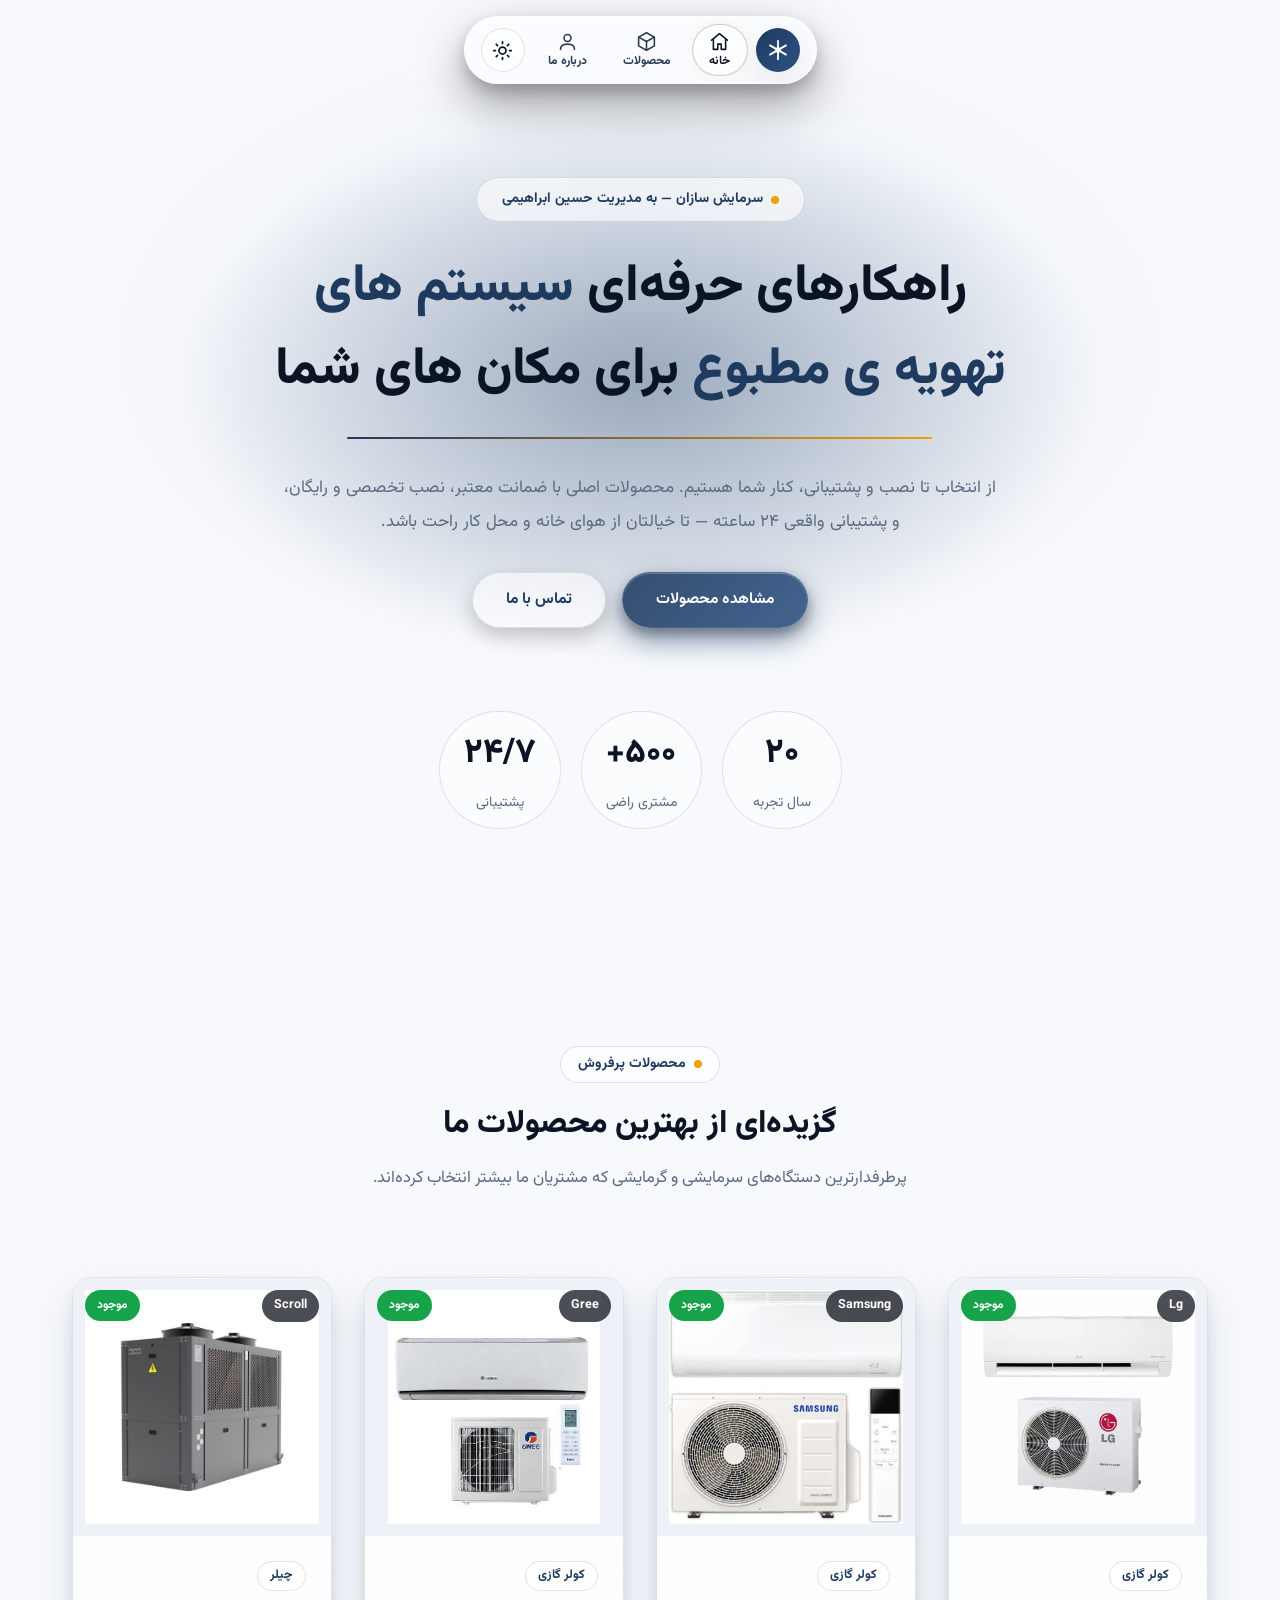
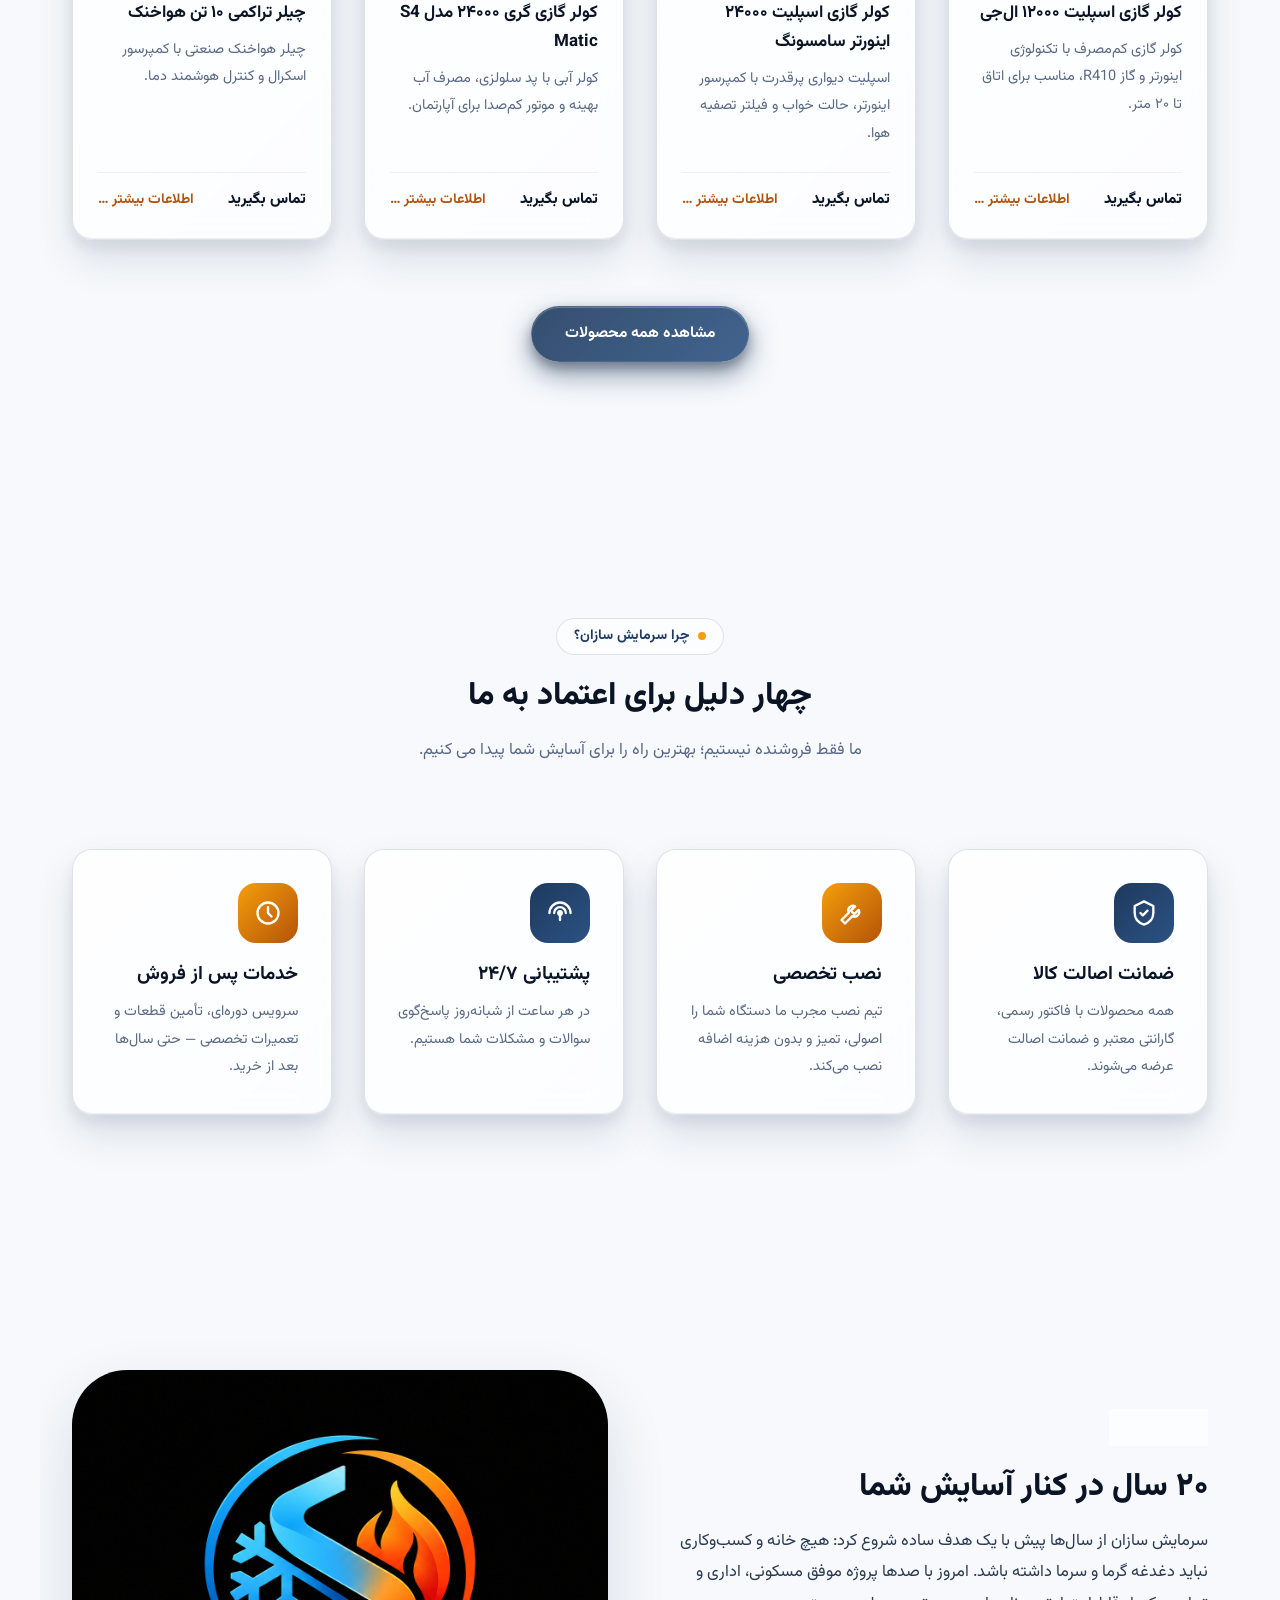
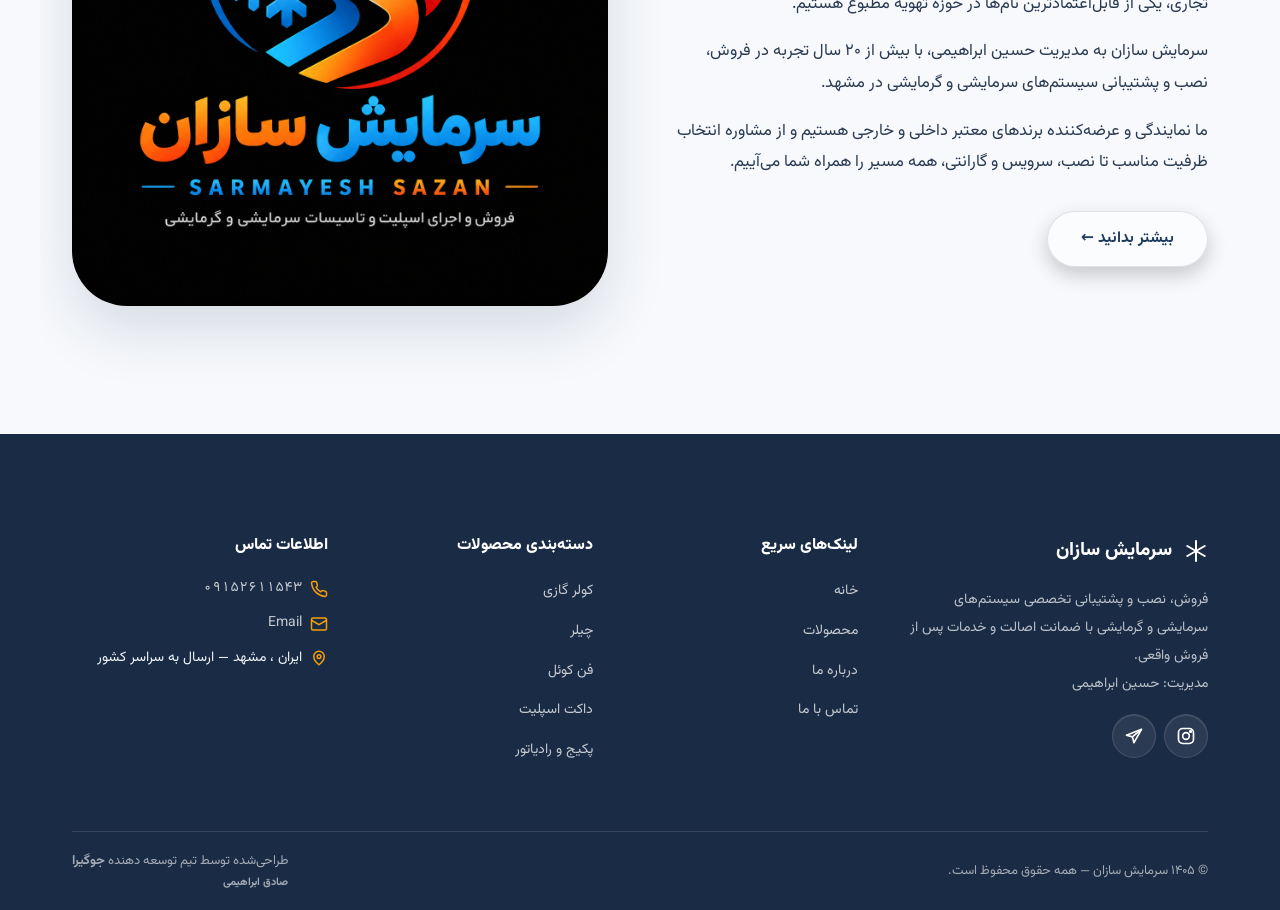
==== commit 215a3f00: "Update index.html" ====
--- a/index.html
+++ b/index.html
@@ -3,19 +3,23 @@
 <head>
   <meta charset="UTF-8">
   <meta name="viewport" content="width=device-width, initial-scale=1.0">
-  <title>شرکت سرمایش سازان | طراحی - محاسبه - تولید کلیه ی سیستم های تهویه ی مطبوع و انواع سرد کننده ها </title>
+  <title>سرمایش سازان | طراحی و ساخت سیستم‌های تهویه مطبوع و سردکننده</title>
   <meta name="description" content="سرمایش سازان به مدیریت حسین ابراهیمی — بیش از ۲۰ سال تجربه در فروش، نصب و پشتیبانی کولر گازی، چیلر، فن کوئل، داکت اسپلیت و پکیج در مشهد. مشاوره رایگان، ضمانت اصالت، نصب تخصصی.">
   <meta name="keywords" content="سرمایش سازان, حسین ابراهیمی, کولر گازی مشهد, چیلر مشهد, فن کوئل, داکت اسپلیت, پکیج شوفاژ, رادیاتور, تهویه مطبوع, نصب کولر گازی">
   <meta name="author" content="حسین ابراهیمی">
   <link rel="canonical" href="https://sarmayeshsazan.ir/index.html">
   <meta property="og:type" content="website">
   <meta property="og:locale" content="fa_IR">
-  <meta property="og:title" content="سرمایش سازان | حسین ابراهیمی — فروش و نصب کولر گازی، چیلر و فن کوئل در مشهد">
+  <meta property="og:title" content="سرمایش سازان | طراحی و ساخت سیستم‌های تهویه مطبوع و سردکننده">
   <meta property="og:description" content="سرمایش سازان به مدیریت حسین ابراهیمی — بیش از ۲۰ سال تجربه در فروش، نصب و پشتیبانی کولر گازی، چیلر، فن کوئل، داکت اسپلیت و پکیج در مشهد.">
   <meta property="og:url" content="https://sarmayeshsazan.ir/">
   <meta name="theme-color" content="#ffffff" media="(prefers-color-scheme: light)">
   <meta name="theme-color" content="#060a12" media="(prefers-color-scheme: dark)">
-  <link rel="icon" type="image/svg+xml" href="./img/favicon.svg">
+  <link rel="apple-touch-icon" sizes="180x180" href="./img/apple-touch-icon.png">
+  <link rel="icon" type="image/png" sizes="32x32" href="./img/favicon-32x32.png">
+  <link rel="icon" type="image/png" sizes="16x16" href="./img/favicon-16x16.png">
+  <link rel="manifest" href="./img/site.webmanifest">
+  <link rel="icon" href="./img/favicon.ico">
   <link rel="preconnect" href="https://fonts.googleapis.com">
   <link rel="preconnect" href="https://fonts.gstatic.com" crossorigin>
   <link href="https://fonts.googleapis.com/css2?family=Vazirmatn:wght@400;500;600;700;800&display=swap" rel="stylesheet">
